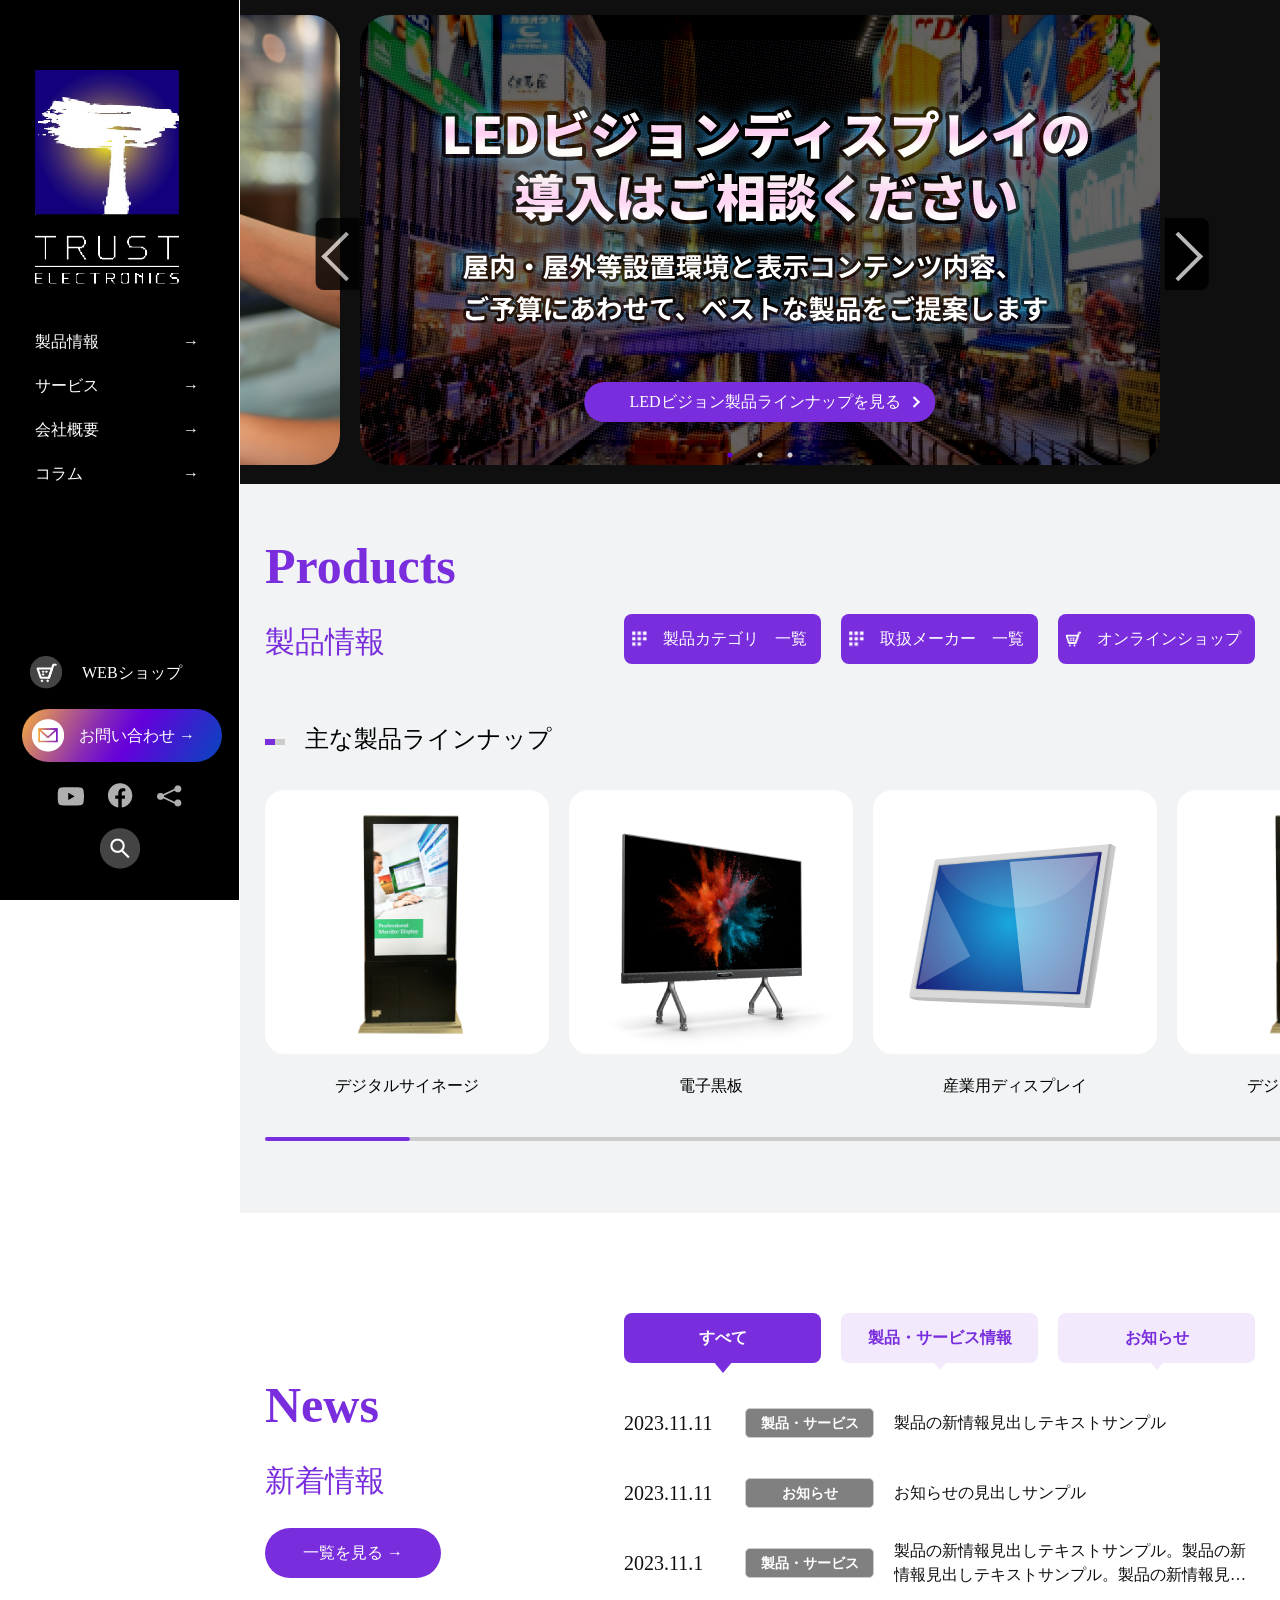
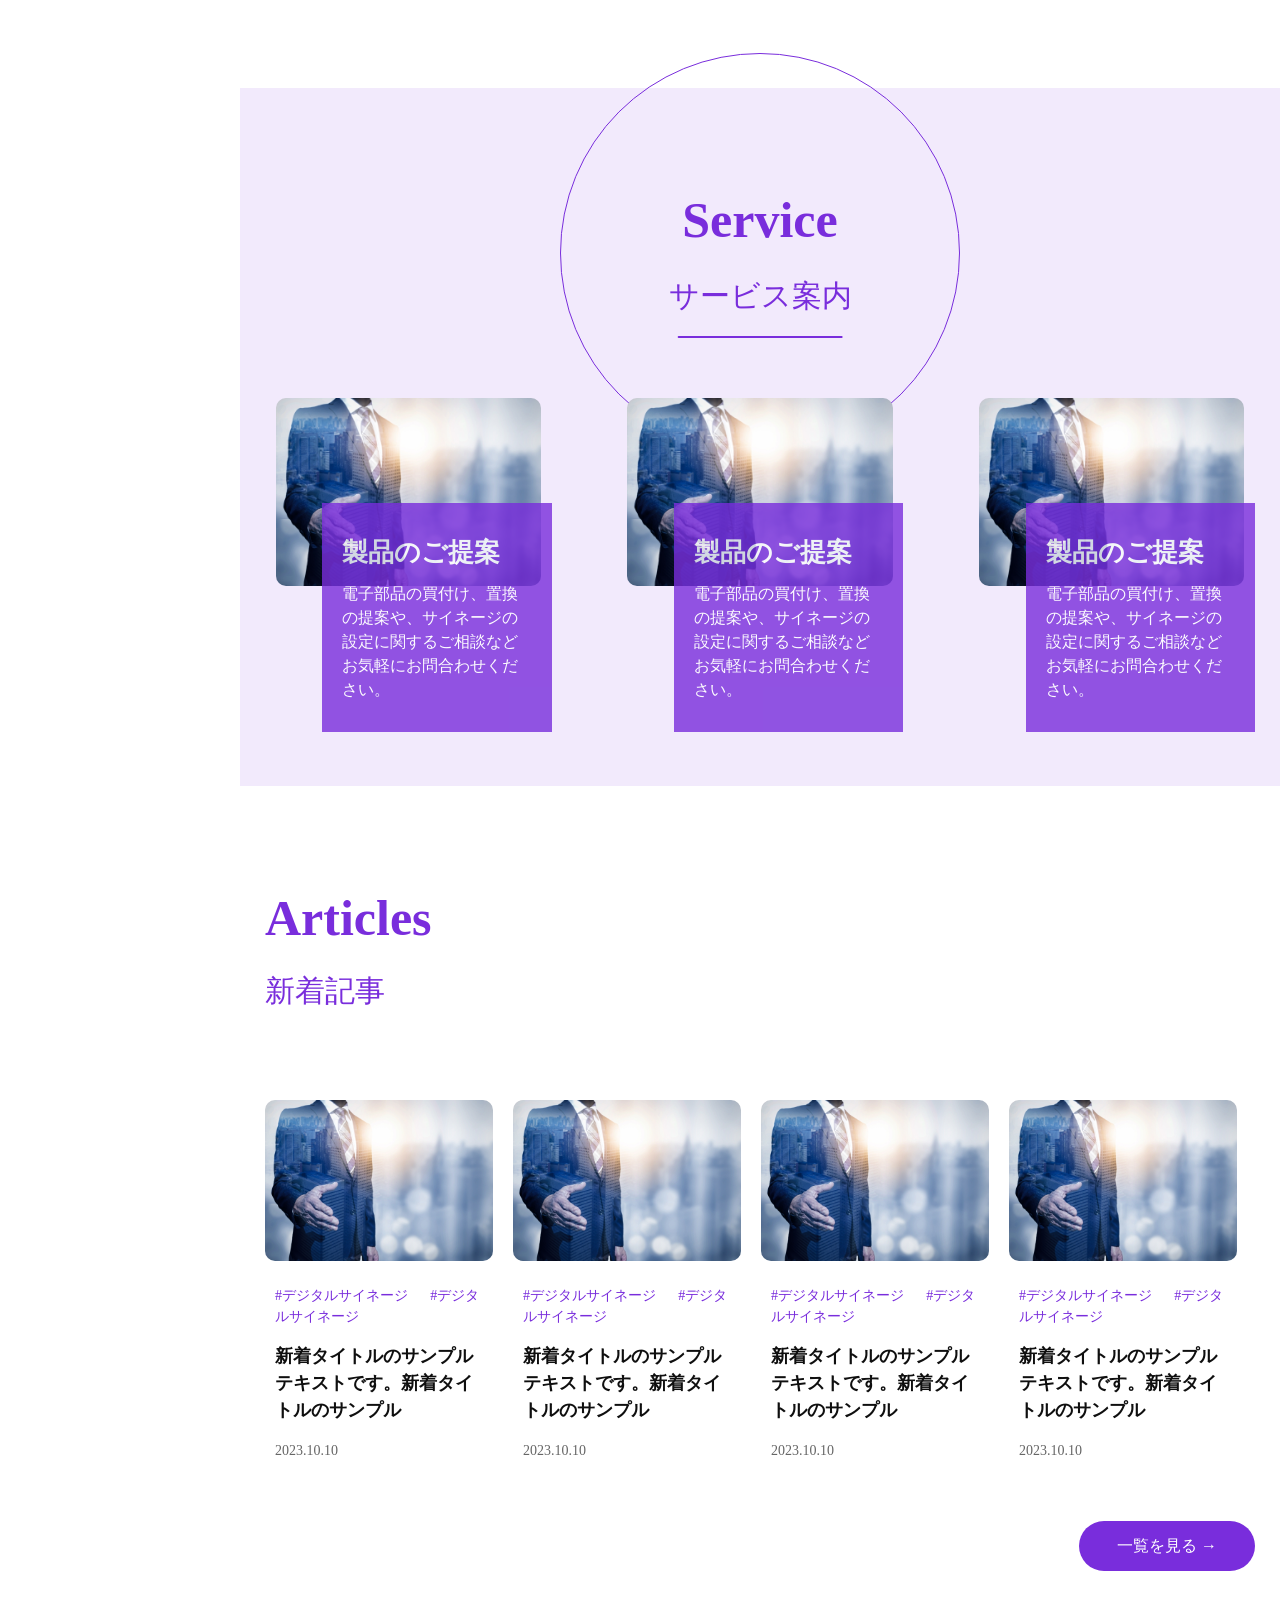
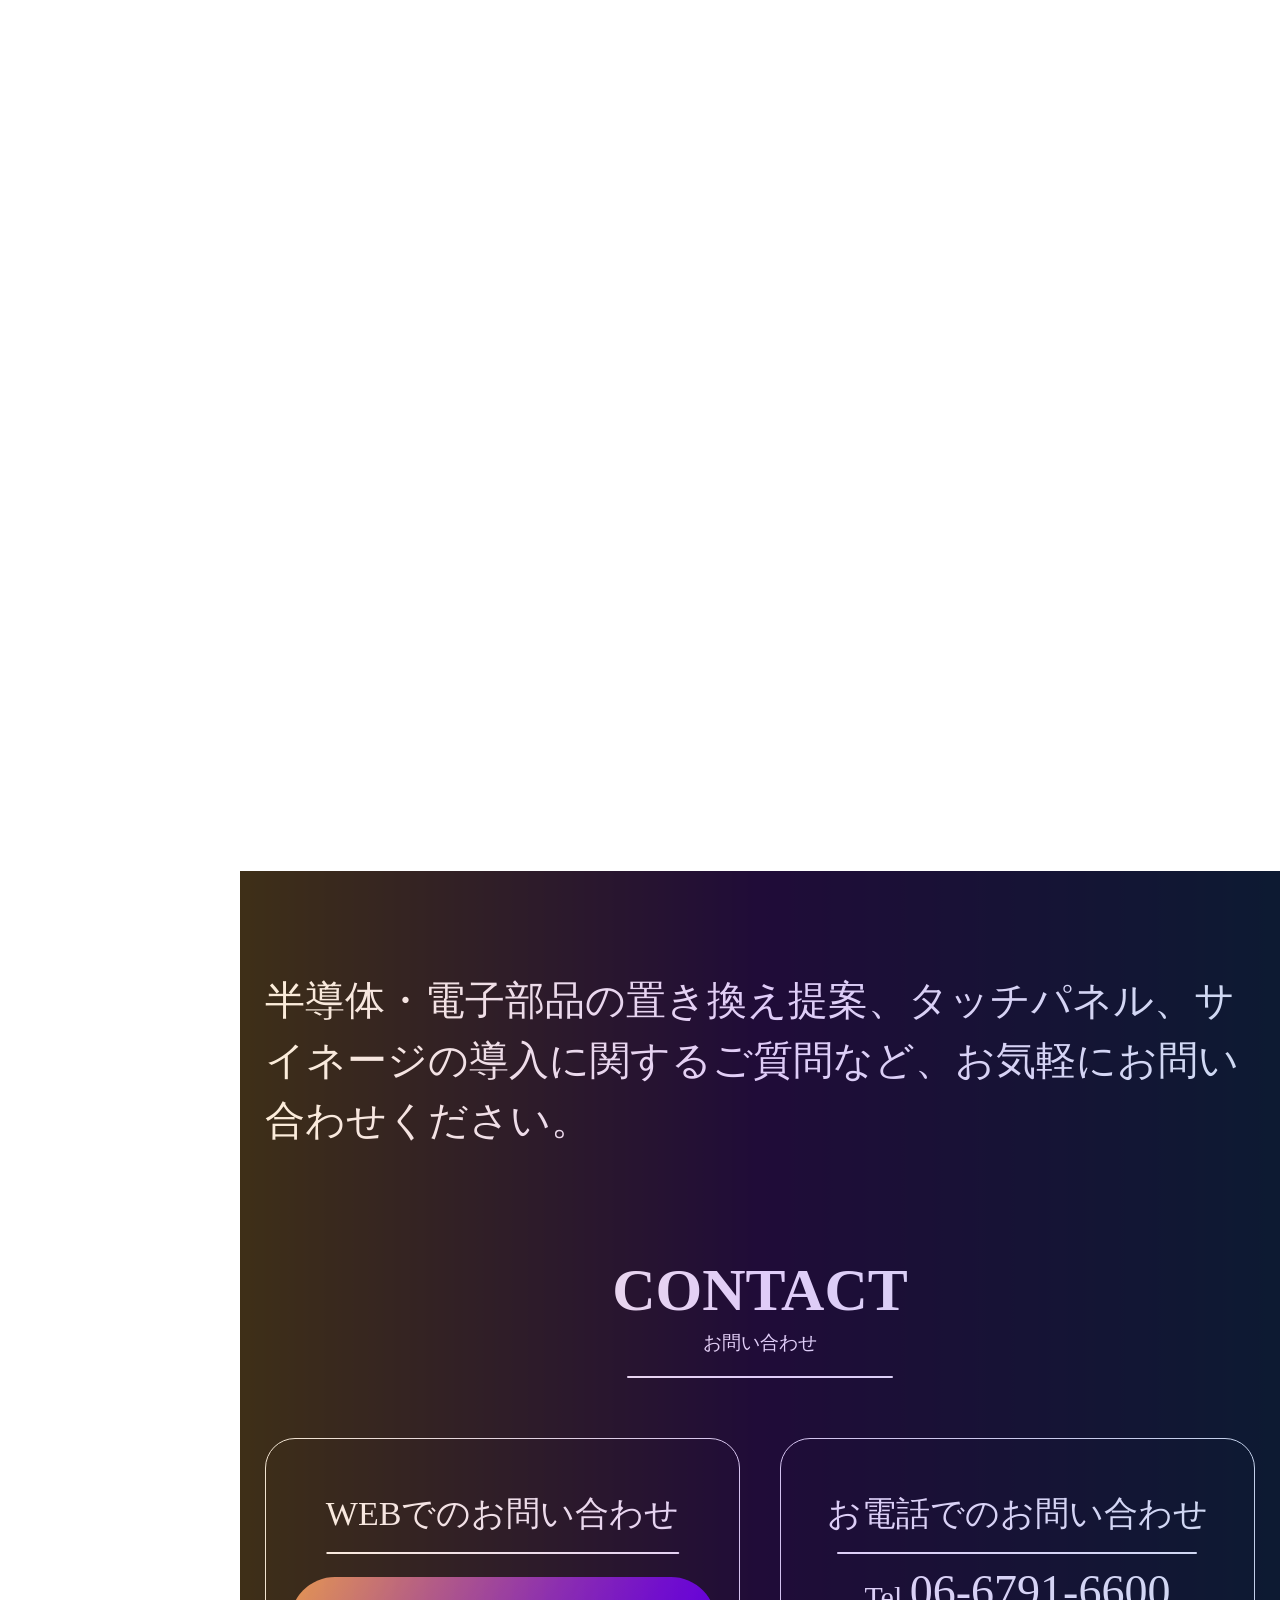
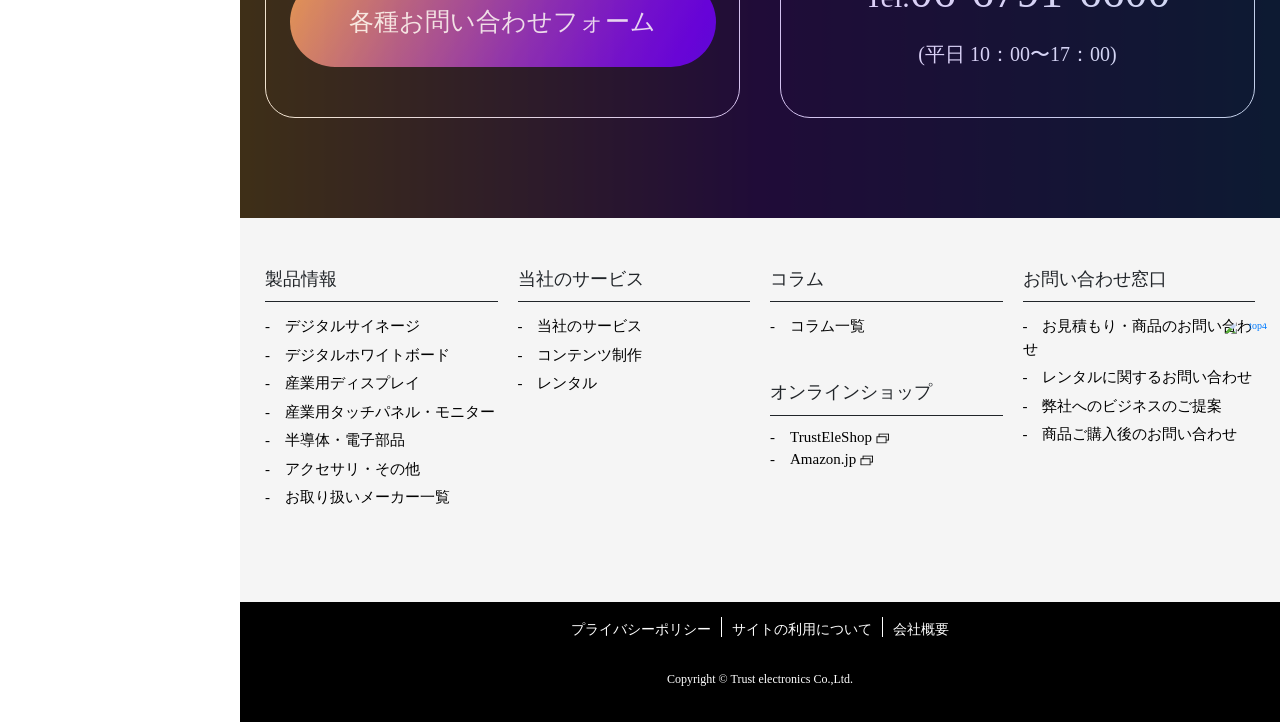
==== index.html @ 388d4916 "Update index.html videoタグ修正" ====
<!DOCTYPE html>
<html>
  <head>
    <meta charset="UTF-8" />
    <meta name="viewport" content="width=device-width, initial-scale=1.0" />
    <title>トラスト・エレクトロニクス -</title>
    <meta name="robots" content="noindex, nofollow">

    <!-- This site is optimized with the Yoast SEO plugin v20.6 - https://yoast.com/wordpress/plugins/seo/ -->
    <meta property="og:locale" content="ja_JP" />
    <meta property="og:type" content="website" />
    <meta property="og:title" content="トラスト・エレクトロニクス" />
    <meta property="og:url" content="http://localhost:10011/" />
    <meta property="og:site_name" content="トラスト・エレクトロニクス" />
    <meta name="twitter:card" content="summary_large_image" />
    <script type="application/ld+json" class="yoast-schema-graph">
        {
        "@context": "https://schema.org",
        "@graph": [
            {
            "@type": "CollectionPage",
            "@id": "http://localhost:10011/",
            "url": "http://localhost:10011/",
            "name": "トラスト・エレクトロニクス -",
            "isPartOf": {
                "@id": "http://localhost:10011/#website"
            },
            "breadcrumb": {
                "@id": "http://localhost:10011/#breadcrumb"
            },
            "inLanguage": "ja"
            },
            {
            "@type": "BreadcrumbList",
            "@id": "http://localhost:10011/#breadcrumb",
            "itemListElement": [
                {
                "@type": "ListItem",
                "position": 1,
                "name": "ホーム"
                }
            ]
            },
            {
            "@type": "WebSite",
            "@id": "http://localhost:10011/#website",
            "url": "http://localhost:10011/",
            "name": "トラスト・エレクトロニクス",
            "description": "",
            "potentialAction": [
            {
                "@type": "SearchAction",
                "target": {
                    "@type": "EntryPoint",
                    "urlTemplate": "http://localhost:10011/?s={search_term_string}"
                },
                "query-input": "required name=search_term_string"
                }
            ],
            "inLanguage": "ja"
            }
        ]
        }
    </script>
    <!-- / Yoast SEO plugin. -->
    <link rel="dns-prefetch" href="//unpkg.com" />
    <script type="text/javascript">
        window._wpemojiSettings = {
        baseUrl: "https:\/\/s.w.org\/images\/core\/emoji\/14.0.0\/72x72\/",
        ext: ".png",
        svgUrl: "https:\/\/s.w.org\/images\/core\/emoji\/14.0.0\/svg\/",
        svgExt: ".svg",
        source: {
            concatemoji:
            "http:\/\/localhost:10011\/wp-includes\/js\/wp-emoji-release.min.js?ver=6.2.2",
        },
        };
    </script>

  
    <!-- BootstrapのCSS読み込み -->
    <link
        rel="stylesheet"
        href="https://stackpath.bootstrapcdn.com/bootstrap/4.5.2/css/bootstrap.min.css"
        integrity="sha384-JcKb8q3iqJ61gNV9KGb8thSsNjpSL0n8PARn9HuZOnIxN0hoP+VmmDGMN5t9UJ0Z"
        crossorigin="anonymous"
    />
    <!-- フォントオーサムの読み込み -->
    <script
        src="https://kit.fontawesome.com/f867304ee1.js"
    crossorigin="anonymous"
    ></script>
    <link
        rel="stylesheet"   
        id="wp-block-library-css"
        href="http://localhost:10011/wp-includes/css/dist/block-library/style.min.css?ver=6.2.2"
        type="text/css"
        media="all"
    />
    <link
        rel="stylesheet"
        id="classic-theme-styles-css"
        href="http://localhost:10011/wp-includes/css/classic-themes.min.css?ver=6.2.2"
        type="text/css"
        media="all"
    />
    <!-- スワイパーの読み込み -->
    <link rel="stylesheet" href="https://cdn.jsdelivr.net/npm/swiper@10/swiper-bundle.min.css"/>

    <!-- slickのよみこみ -->
    <link rel="stylesheet" type="text/css" href="Slick/slick.css"/>
<link rel="stylesheet" type="text/css" href="Slick/slick-theme.css"/>
    <!-- cssの読み込み -->
    <script src="https://ajax.googleapis.com/ajax/libs/jquery/3.5.1/jquery.min.js"></script>
    <link rel="stylesheet" href="top-page.css">
    <meta name="generator" content="WordPress 6.2.2" />
    <link rel="stylesheet" type="text/css" href="Slick/slick.css"/>
    <link rel="stylesheet" type="text/css" href="Slick/slick-theme.css"/>
    <link rel="stylesheet" href="trust/css/templateB.css">

    
</head>
<body>
    <!-- sidebar サイドバー-->
    <div class="sidebar">
        <div class="logo">
            <img src="trust/img/logo.png"/>
        </div>
        <div class="menu">
            <a href="#">製品情報　　 　　　→</a>
            <a href="#">サービス　　　　　 →</a>
            <a href="#">会社概要　　　　　 →</a>
            <a href="#">コラム　　　　　　 →</a>
        </div>
        <div class="webshop">
            <a href="">
                <img src="trust/img/6f642d399ab05af67b86f7dad8505891.png"/>
                <p>WEBショップ</p>
            </a>
        </div>
        <div class="toiawase">
            <a href="">
                <img src="trust/img/mail.png"/>
                <p>お問い合わせ →</p>
            </a>
            </div>
        <div class="icon">
            <a href="#">
            <img src="trust/img/youtube.png"/></a>
            <a href="#">
                <img src="trust/img/facebook.png"/></a>
            <a href="#">
                <img src="trust/img/share.png"/></a>
        </div>
        <div class="search">
            <a href=""><img src="trust/img/search.png"/></a>
        </div>
    </div>
    
    <!-- main-content メイン-->
    <div class="main-content">
        <div class="topicPath" id="header">
            <p id="breadcrumbs">
                <span class="breadcrumb_last" aria-current="page"></span>
                <span class="img-box"></span>
                <span class="breadcrumb_last"></span>
                <span class="img-box"></span><br/>
            </p>
            <h1>
            
            </h1>
        </div>
        <section id="mainvisual">
            <div class="visual">
                <div class="mainvisual-class">
                    <div class="swiper-slide">
                        <img src="Links/top_slider_800x450_2023_ledvision (1).png" alt="メイン画像">
                        <a href="#" class="link">
                            <span>LEDビジョン製品ラインナップを見る</span>
                            <div class="arrow-right"></div>
                        </a>
                    </div>
                    <div class="swiper-slide">
                        <video autoplay loop muted playsinline>
                            <source src="Links/ICON_VERSION7.mp4"><source>
                        </video>
                    </div>
                    <div class="swiper-slide">
                        <img src="Links/pexels-imin-technology-12935074.jpg" alt="メイン画像">
                    </div>         
                </div>
            </div>
        </section>

        <!-- Products 製品情報 -->
        <section id="products">
            <div class="wrapper">
                <div class="product-content">
                    
                </div>
                <div class="products-top">
                    <div class="cmn-title">
                        <h2 class="main-title">Products</h2>
                        <p class="sub-title">製品情報</p>    
                    </div>
                    <ul class="products-btn-list">
                        <li class="products-btn">
                            <a href="#" class="btn1">
                                <img src="Links/アセット 1.png" alt="icon画像">
                                <span>製品カテゴリ　一覧</span>
                            </a>
                        </li>
                        <li class="products-btn">
                            <a href="#" class="btn2">
                                <img src="Links/アセット 1.png" alt="icon画像">
                                <span>取扱メーカー　一覧</span>
                            </a>
                        </li>
                        <li class="products-btn">
                            <a href="#" class="btn3">
                                <img src="Links/アセット 2.png" alt="icon画像">
                                <span>オンラインショップ</span>
                                
                            </a>
                        </li>
                    </ul>
                </div>
                <div class="products-lineup">
                    <div class="title">
                        <img src="trust/img/stick1.png" alt="stick画像">
                        <h2>主な製品ラインナップ</h2>
                    </div>
                </div>
            </div>
            
            <div class="products-class">
                <div class="swiper-slide">
                    <a href="#" class="product">
                        <img src="Links/284x264_top_product_category_signage.png" alt="製品画像1">
                        <p class="products-name">デジタルサイネージ</p>
                    </a>
                </div>
                <div class="swiper-slide">
                    <a href="#" class="product">
                        <img src="Links/284x264_top_product_category_digitalboard.png" alt="製品画像2">
                        <p class="products-name">電子黒板</p>
                    </a>
                </div>
                <div class="swiper-slide">
                    <a href="#" class="product">
                        <img src="Links/284x264_top_product_category_monitor.png" alt="製品画像4">
                        <p class="products-name">産業用ディスプレイ</p>
                    </a>
                </div>
                <div class="swiper-slide">
                    <a href="#" class="product">
                        <img src="Links/284x264_top_product_category_signage.png" alt="製品画像1">
                        <p class="products-name">デジタルサイネージ</p>
                    </a>
                </div>   
                <div class="swiper-slide">
                    <a href="#" class="product">
                        <img src="Links/284x264_top_product_category_ic.png" alt="製品画像5">
                        <p class="products-name">半導体・電子部品</p>
                    </a>
                </div> 
                <div class="swiper-slide">
                    <a href="#" class="product">
                        <img src="Links/284x264_top_product_category_ic.png" alt="製品画像5">
                        <p class="products-name">半導体・電子部品</p>
                    </a>
                </div>    
                <div class="swiper-slide">
                    <a href="#" class="product">
                        <img src="Links/284x264_top_product_category_ic.png" alt="製品画像5">
                        <p class="products-name">半導体・電子部品</p>
                    </a>
                </div>         
            </div>
        </section>

        <!-- News 新着情報 -->
        <section id="news">
            <div class="wrapper">
                <div class="news-content">
                    <div class="news-left">
                        <div class="cmn-title">
                            <h2 class="main-title">News</h2>
                            <p class="sub-title">新着情報</p>
                        </div>
                        <div class="list-btn">
                            <a href="#">一覧を見る  →</a>
                        </div>
                    </div>
                
                
                    <div class="news-right">
                        <div class="tabs">
                            <input id="tab01" type="radio" name="tab_switch" checked>
                            <!-- <div class="tab"> -->
                                <label class="tab_label" for="tab01">すべて</label>
                                <input id="tab02" type="radio" name="tab_switch">
                                <label class="tab_label" for="tab02">製品・サービス情報</label>
                                <input id="tab03" type="radio" name="tab_switch">
                                <label class="tab_label last" for="tab03">お知らせ</label>
                                <div class="tab_content" id="tab01_content">
                            <!-- </div> -->
                            
                                <dl class="content-list">
                                    <div class="content">
                                        <a href="#">
                                            <div class="date-category">
                                                <dt class="date">2023.11.11</dt>
                                                <dt class="category">製品・サービス</dt>
                                            </div>
                                            <dd class="detail">
                                                    製品の新情報見出しテキストサンプル
                                            </dd>       
                                        </a>
                                    </div>
                                    <div class="content">
                                        <a href="#">
                                            <div class="date-category">
                                                <dt class="date">2023.11.11</dt>
                                                <dt class="category">お知らせ</dt>
                                            </div>
                                            <dd class="detail">
                                                お知らせの見出しサンプル
                                            </dd>       
                                        </a>
                                    </div>
                                    <div class="content">
                                        <a href="#">
                                            <div class="date-category">
                                                <dt class="date">2023.11.1</dt>
                                                <dt class="category">製品・サービス</dt>
                                            </div>
                                            <dd class="detail">
                                                製品の新情報見出しテキストサンプル。製品の新情報見出しテキストサンプル。製品の新情報見出しテキストサンプル製品の新情報見出しテキストサンプル製品の新情報見出しテキストサンプル新情報見出しテキストサンプル新情報見見出しテキストサンプル。製品の新情報見出しテキストサンプル。製品の新情報見出しテキストサンプル製品の新情報見出しテキストサンプル製品の新情報見出しテキストサンプル新情報見出しテキストサンプル新情報見
                                            </dd>       
                                        </a>
                                    </div>
                                </dl>
                            </div>
                            <div class="tab_content" id="tab02_content">
                                <dl class="content-list">
                                    <div class="content">
                                        <a href="#">
                                            <div class="date-category">
                                                <dt class="date">2023.11.11</dt>
                                                <dt class="category">製品・サービス</dt>
                                            </div>
                                            <dd class="detail">
                                                    製品の新情報見出しテキストサンプル
                                            </dd>       
                                        </a>
                                    </div>
                                    <div class="content">
                                        <a href="#">
                                            <div class="date-category">
                                                <dt class="date">2023.11.1</dt>
                                                <dt class="category">製品・サービス</dt>
                                            </div>
                                            <dd class="detail">
                                                製品の新情報見出しテキストサンプル。製品の新情報見出しテキストサンプル。製品の新情報見出しテキストサンプル製品の新情報見出しテキストサンプル製品の新情報見出しテキストサンプル新情報見出しテキストサンプル新情報見見出しテキストサンプル。製品の新情報見出しテキストサンプル。製品の新情報見出しテキストサンプル製品の新情報見出しテキストサンプル製品の新情報見出しテキストサンプル新情報見出しテキストサンプル新情報見
                                            </dd>       
                                        </a>
                                    </div>
                                </dl>
                            </div>
                            <div class="tab_content" id="tab03_content">
                                <dl class="content-list">
                                    <div class="content">
                                        <a href="#">
                                            <div class="date-category">
                                                <dt class="date">2023.11.11</dt>
                                                <dt class="category">お知らせ</dt>
                                            </div>
                                            <dd class="detail">
                                                お知らせの見出しサンプル
                                            </dd>       
                                        </a>
                                    </div>
                                </dl>
                            </div>
                        </div>
                    </div>
                </div>
            </div>
        </section>

        
        <!-- Service サービス案内 -->
        <section id="service">
            <div class="wrapper">
            
                
                <svg width="450" height="420" class="svg1">
                    <circle cx="240" cy="210" r="200" class="circle1"/>
                </svg>
                <svg width="320" height="320" class="svg2">
                    <circle cx="160" cy="160" r="160" class="circle2"/>
                </svg>
                <div class="shape">
                    
                </div>
                
                <div class="cmn-title"> 
                    <h2 class="main-title">Service</h2>
                    <p class="sub-title">サービス案内</p>
                </div>
                <ul class="service-content">
                    <li class="service-list first">
                        <a href="#">
                            <div class="service-img">
                                <img src="Links/25462425_s.jpg" alt="service案内画像1">
                            </div>
                            <div class="content">
                                <p class="content-title">製品のご提案</p>
                                <p class="content-detail">
                                    電子部品の買付け、置換の提案や、サイネージの設定に関するご相談などお気軽にお問合わせください。
                                </p>
                            </div>
                        </a> 
                    </li>
                    <li class="service-list">
                        <a href="#">
                            <div class="service-img">
                                <img src="Links/25462425_s.jpg" alt="service案内画像1">
                            </div>
                            <div class="content">
                                <p class="content-title">製品のご提案</p>
                                <p class="content-detail">
                                    電子部品の買付け、置換の提案や、サイネージの設定に関するご相談などお気軽にお問合わせください。
                                </p>
                            </div>
                        </a>
                    </li>
                    <li class="service-list">
                        <a href="#">
                            <div class="service-img">
                                <img src="Links/25462425_s.jpg" alt="service案内画像1">
                            </div>
                            <div class="content">
                                <p class="content-title">製品のご提案</p>
                                <p class="content-detail">
                                    電子部品の買付け、置換の提案や、サイネージの設定に関するご相談などお気軽にお問合わせください。
                                </p>
                            </div>
                        </a>
                    </li>
                </ul>
    
            </div>
        </section>
        
        <!-- Articles 新着記事 -->
        <section id="articles">
            <div class="wrapper">
                <div class="cmn-title">
                    <h2 class="main-title">Articles</h2>
                    <h3 class="sub-title">新着記事</h3>
                </div>
            </div>
            <div class="wrapper">
                
            <div class="article-class">
                <div class="swiper-slide articles-list">
                    <a href="#">
                        <img src="Links/25462425_s.jpg" alt="新着記事">
                        <div class="detail">
                            <div class="hashtag">
                                <span>#デジタルサイネージ</span>
                                <span>#デジタルサイネージ</span>
                            </div>
                            <p class="content">新着タイトルのサンプルテキストです。新着タイトルのサンプル</p>
                            <p class="date">2023.10.10</p>
                        </div>
                    </a>
                </div>
                <div class="swiper-slide articles-list">
                    <a href="#">
                        <img src="Links/25462425_s.jpg" alt="新着記事">
                        <div class="detail">
                            <div class="hashtag">
                                <span>#デジタルサイネージ</span>
                                <span>#デジタルサイネージ</span>
                            </div>
                            <p class="content">新着タイトルのサンプルテキストです。新着タイトルのサンプル</p>
                            <p class="date">2023.10.10</p>
                        </div>
                    </a>
                </div>
                <div class="swiper-slide articles-list">
                    <a href="">
                        <img src="Links/25462425_s.jpg" alt="新着記事">
                        <div class="detail">
                            <div class="hashtag">
                                <span>#デジタルサイネージ</span>
                                <span>#デジタルサイネージ</span>
                            </div>
                            <p class="content">新着タイトルのサンプルテキストです。新着タイトルのサンプル</p>
                            <p class="date">2023.10.10</p>
                        </div>
                    </a>
                </div>
                <div class="swiper-slide articles-list">
                    <a href="">
                        <img src="Links/25462425_s.jpg" alt="新着記事">
                        <div class="detail">
                            <div class="hashtag">
                                <span>#デジタルサイネージ</span>
                                <span>#デジタルサイネージ</span>
                            </div>
                            <p class="content">新着タイトルのサンプルテキストです。新着タイトルのサンプル</p>
                            <p class="date">2023.10.10</p>
                        </div>
                    </a>
                </div>
            </div>

        </div>
            <div class="wrapper">
                <div class="list-btn">
                    <a href="#">一覧を見る →</a>
                </div>
            </div>           
        </section>

        <!-- ABOUT US -->
        <section id="about-us" class="box fadeUpTrigger">
                <div class="about-us">
                    <p class="js_typing">We Value Serendipity.</p>
                    <div class="wrapper">
                        <div class="philosophy">
                            <div class="philosophy1 leftAnime">
                                <p class="leftAnimeInner">私たちは</p>
                            </div>
                            <div class="philosophy2 leftAnime">
                                <p class="leftAnimeInner">Serendipityを</p>
                            </div>
                            <div class="philosophy3 leftAnime">
                                <p class="leftAnimeInner">大切に思う企業です。</p>
                            </div>
                        </div>
                        <div class="about-us-title">
                            <h2 class="box fadeUpTrigger">ABOUT US</h2>
                            <div class="list-btn">
                                <a href="#">会社概要 →</a>
                            </div>
                        </div>    
                    </div> 
                    
                </div>
                <div class="op">
                    <img src="画像素材（追加書き出し分）/T_mark_white_op25.png" alt="">
                </div>
            
        </section>

        <!-- CONTACT お問い合わせ -->
        <section id="contact">
            <div class="wrapper">
                <div class="content">
                    <p>半導体・電子部品の置き換え提案、タッチパネル、サイネージの導入に関するご質問など、お気軽にお問い合わせください。
                    </p>
                </div>
                <div class="contact-title">
                    <h2 class="main-title">CONTACT</h2>
                    <p class="sub-title">お問い合わせ</p>
                </div>
                <ul class="contact-content">
                    <li class="contact-list">
                        <p class="list-title">WEBでのお問い合わせ</p>
                        <div class="inquiryForm">
                            <a href="#">各種お問い合わせフォーム</a>
                        </div>
                    </li>
                    <li class="contact-list">
                        <p class="list-title">お電話でのお問い合わせ</p>
                        <div class="telephone-number">
                            <div class="tel">
                                <span>Tel.</span><a href="tel:06-6791-6600">06-6791-6600</a>
                            </div>
                            <p>(平日 10：00〜17：00)</p>
                        </div>
                    </li>
                </ul>
            </div>      
        </section>

        <footer>
            <div id="footer">
                <div class="btn" id="page-top">
                    <a href="#">
                        <img class="hovertop" src="./img/top2.png" alt="top2" width="60px" height="60px"/>
                        <img src="./img/top4.png" alt="top4" width="60px" height="60px"/>
                    </a>
                </div>
                </div>
                <div class="sitemapbg">
                    <div class="sitemap">
                        <div class="smproducts smc">
                            <h2>製品情報</h2>
                            <a href="">-　デジタルサイネージ</a>
                            <a href="">-　デジタルホワイトボード</a>
                            <a href="">-　産業用ディスプレイ</a>
                            <a href="">-　産業用タッチパネル・モニター</a>
                            <a href="">-　半導体・電子部品</a>
                            <a href="">-　アクセサリ・その他</a>
                            <a href="">-　お取り扱いメーカー一覧</a>
                        </div>
                        <div class="smservice smc">
                            <h2>当社のサービス</h2>
                            <a href="">-　当社のサービス</a>
                            <a href="">-　コンテンツ制作</a>
                            <a href="">-　レンタル</a>
                        </div>
                        <div class="smcolmun smc">
                            <h2>コラム</h2>
                            <a href="">-　コラム一覧</a>
                        </div>
        
                        <div class="smonlineshop smc">
                            <h2>オンラインショップ</h2>
                            <div class="smonlineshopcategory1">
                                <a href="">-　TrustEleShop                                
                                    <img src="trust/img/web.png" alt="web" width="13px" height="11px"/>
                                </a>
                            </div>
                            <div class="smonlineshopcategory2">
                                <a href="">-　Amazon.jp
                                    <img src="trust/img/web.png" alt="web" width="13px" height="11px"/>
                                </a>
                            </div>
                        </div>
                        <div class="sminquiry smc">
                            <h2>お問い合わせ窓口</h2>
                            <a href="">-　お見積もり・商品のお問い合わせ</a>
                            <a href="">-　レンタルに関するお問い合わせ</a>
                            <a href="">-　弊社へのビジネスのご提案</a>
                            <a href="">-　商品ご購入後のお問い合わせ</a>
                        </div>
                    </div>
                </div>
                <!-- max-width:968 -->
                <div class="footer-search">
                    <div class="icon">
                    <a href="">
                        <img src="http://trust.navigator-of-engineering.com/wp-content/uploads/youtube.png"/></a>
                    <a href="">
                        <img src="http://trust.navigator-of-engineering.com/wp-content/uploads/facebook.png"/></a>
                    <a href="">
                        <img src="http://trust.navigator-of-engineering.com/wp-content/uploads/share.png"/>
                    </a>
                </div>
        
                <div class="input-group">
                    <input type="text" id="txt-search" class="form-control input-group-prepend" placeholder="サイト内検索">
                    <span class="input-group-btn input-group-append"></span>
                </div>
        
                <ul>
                    <li>JP</li>
                    <li>EN</li>
                    <li>ZH-CN</li>
                </ul>
            </div>
        
            <div class="footerband">
                <div class="fb1"><a href="">プライバシーポリシー</a></div>
                <div class="fb2"><a href="">サイトの利用について</a></div>
                <div class="fb3"><a href="">会社概要</a></div>
                <div class="fb4">
                <p>Copyright © Trust electronics Co.,Ltd.</p>
            </div>
            </div>
            </div>
        </footer>
</div>
   

    <!-- Slickの読み込み -->
    <script type="text/javascript" src="http://code.jquery.com/jquery-1.11.0.min.js"></script>
    <script type="text/javascript" src="http://code.jquery.com/jquery-migrate-1.2.1.min.js"></script>

        <!-- スワイパーの読み込み -->
    <script src="https://cdn.jsdelivr.net/npm/swiper@10/swiper-bundle.min.js"></script>

    <script src="https://code.jquery.com/jquery-3.4.1.min.js" integrity="sha256-CSXorXvZcTkaix6Yvo6HppcZGetbYMGWSFlBw8HfCJo=" crossorigin="anonymous"></script>

    <script src="https://cdn.jsdelivr.net/npm/shuffle-text@0.3.0/build/shuffle-text.min.js"></script>
    <script type="text/javascript" src="Slick/slick.min.js"></script>

  
    <script src="main.js"></script>
    <script src="js.js"></script>


    </body>


</html>
---- top-page.css ----
*{
  margin: 0;
  padding: 0;
}
html{
  font-size: 100%;
}
body{
  font-size: 1rem;
  font-family: 源ノ角ゴシック JP;
  font-weight: 400;
}
a{
  text-decoration: none;
}
li{ 
  list-style: none;
}
p{
  margin-bottom: 0;
}

/*-------------------------------------------
共通設定
-------------------------------------------*/
/* 各セクションのタイトル */
.cmn-title{
  color: #792DDC;
}
.cmn-title .main-title{
  font-size:50px;
  padding-bottom: 20px;
  font-family: Arial Narrow;
  font-weight: bold;
  margin-bottom: 0;
}
.cmn-title .sub-title{
  font-size:30px;
}

/* 各セクションの共通設定 */
.wrapper{
  padding-right:25px;
  padding-left: 25px;
  margin: 0 auto;
}

.list-btn a{
  display: inline-block;
  background-color: #792DDC;
  border-radius: 50px;
  font-size:16px;
  height:50px;
  width: 176px;
  color: #ffffff;
  text-align: center;
  line-height: 50px;
  height: 50px;
}
.main-content,footer{
  margin-left: 240px;
}
@media screen and (max-width:1208px) {
  .wrapper{
    padding-right:25px;
    padding-left: 25px;
    }
  }
  @media screen and (max-width:968px) {
    .wrapper{
      padding-right:20px;
      padding-left: 20px;
      }
    .cmn-title .main-title{
      font-size:40px;
      }
      .cmn-title .sub-title{
      font-size:20px;
      }
    }



/*-------------------------------------------
sidebar サイドバーはtemplateB.cssを読み込み
-------------------------------------------*/


/*-------------------------------------------
header
-------------------------------------------*/
#header{
    width: 100%;
  height: 70px;
  background-color: #0F0F0F;
  }
  
@media screen and (min-width:1208px) {
  #header{
    display: none;
}
}

/*-------------------------------------------
mainvisual
-------------------------------------------*/
#mainvisual{
  background-color: #0F0F0F;
}

#mainvisual .swiper-slide{
  padding:15px 0;
  vertical-align: bottom;
}
#mainvisual .swiper-slide img,
#mainvisual .swiper-slide video{
  border-radius: 30px;
  width: 800px;
  height: 450px; 
  object-fit: cover;
}


/* スライダー ボタン */
#mainvisual .link{
  position: absolute;
  display: inline-block;
  background-color: #792DDC;
  border-radius: 50px;
  font-size:16px;
  color: #ffffff;
  text-align: center;
  line-height: 40px;
  display: flex;
  align-items: center;
  justify-content: center;
  width: 351.4909px;
  bottom: 8%;
  left: 50%;
  transform: translate(-50%, -50%);
  -webkit-transform: translate(-50%, -50%);
  -ms-transform: translate(-50%, -50%);
  text-decoration: none;
  padding-left:10px ;
}


#mainvisual .link span{
    font-size: 16px;
    white-space: nowrap;

  }
#mainvisual .link img{
  width: 50px;
}
#mainvisual .arrow-right::before{
    content: '';
    width: 8px;
    height: 8px;
    border: 0;
    border-top: solid 2px #FFFFFF;
    border-right: solid 2px #FFFFFF;
    position: absolute;
    top:50%;
    right: 5%;
    margin-top: -4px;
    transform: rotate(45deg);

}
#mainvisual .mainvisual-class{
  overflow: hidden;
}

.slick-dotted.slick-slider {
  margin-bottom: 0 !important;
}
#mainvisual .mainvisual-class .swiper-slide{
  padding-left: 10px;
  padding-right: 10px;
  position: relative;
  overflow: visible;
} 
/* ドット */
#mainvisual .slick-dots {
  position: absolute;
  bottom:4%;
}
#mainvisual .slick-dots li{
  color: #CCCCCC;
}

#mainvisual .slick-dots button::before {
  color: #CCCCCC;
  opacity: 1;
  border: none;
  outline: none;
}
#mainvisual .slick-active button::before  {
  color:#6400DB ;
  opacity: 1;
  outline: none;
  border: none;
}

/* 矢印 */
#mainvisual .prev-arrow {
  left:50%;
  top:45%;
  position: absolute;
  z-index: 10;
  background-color: #000000;
  width: 44px;
  height: 72px;
  border: none;
  border-radius: 8px 0 0 8px;
  opacity: 0.8;
  transform: translateX(-1010%); /* 中央に配置する */
  outline: none;
}
#mainvisual .prev-arrow:hover,
#mainvisual .next-arrow:hover{
  outline: none;
  background-color: #000000; 
  border: none;
}
#mainvisual .prev-arrow:before {
  content: '';
  width: 35px;
  height: 35px;
  border: 0;
  border-top: solid 4px #CCCCCC;
  border-left: solid 4px #cccccc;
  position: absolute;
  top: 35%;
  left: 30%;
  margin-top: -4px;
  transform: rotate(-45deg);

}
#mainvisual  .next-arrow {
  right: 50%;
  top:45%;
  position: absolute;
  z-index: 10;
  background-color: #000000;
  width: 44px;
  height: 72px;
  border-radius: 0 8px 8px 0;
  opacity: 0.9;
  transform: translateX(1020%); /* 中央に配置する */
  border: none;
  outline: none;
}
#mainvisual .next-arrow:before {
  content: '';
  width: 35px;
  height: 35px;
  border: 0;
  border-top: solid 4px #CCCCCC;
  border-left: solid 4px #cccccc;
  position: absolute;
  top: 35%;
  right: 30%;
  margin-top: -4px;
  transform: rotate(135deg);
  
}
@media screen and (max-width: 1469px) {
  #mainvisual .swiper-button-next{
    right: 11%;
  }
  #mainvisual .swiper-button-prev{
      left: 14%;
  }
}
@media screen and (max-width: 1208px) {
  #mainvisual .swiper-button-next{
    right: 2%;
  }
  #mainvisual .swiper-button-prev{
      left: 5%;
  }
  #mainvisual .prev-arrow{
    left: 14rem;
  }
  #mainvisual  .next-arrow{
    right: 10%
  }
  #mainvisual  .next-arrow {
    right:50%;
    transform: translateX(1020%); 
}
  #mainvisual .prev-arrow {
    left:50%;
    transform: translateX(-1010%); /* 中央に配置する */
  }
}
@media screen and (max-width: 968px) {
  #mainvisual{
    background-color: #0F0F0F;
  }
  .visual{
    /* height: auto; */
  }
  #mainvisual .slick-slide{
    /* height: 56.5vw; */
  }
  #mainvisual .swiper-slide{
    padding: 5px 0 15px 0;
    height: auto;
  }
  

  #mainvisual .swiper-slide img,
  #mainvisual .swiper-slide video{
    width: 100vw; 
    height: 60vw;
    border-radius: 10px;
    object-fit:cover;
    padding-bottom: 0px;
    padding-top: 0px;
    vertical-align: bottom;
  }

  #mainvisual .next-arrow, 
  #mainvisual .prev-arrow{
    display:none;
    visibility: hidden;
  }
  #mainvisual .next-arrow::before, 
  #mainvisual .prev-arrow::before{
    display:none;
  }

  #mainvisual .link{
    line-height: 32px;
    height: 32px;
    padding: 0 10px;
    width: 253.2549px;
    text-align: center;
  }
  #mainvisual .link span{
    font-size: 12px;
    text-align: center;
  }
  #mainvisual .slick-dots {
    position: absolute;
    bottom:1.1%;
    vertical-align: bottom;
    line-height: 15px;
    height: 15px;
  }  
}

/*-------------------------------------------
Products 製品情報
-------------------------------------------*/
#products{
  background-color:#F1F3F4;
  padding-bottom: 50px;
  margin: 0 auto;
  padding:50px 0 60px;
}
#products .products-top{
  display: flex;
  justify-content:space-between;
  margin-bottom: 60px;
  max-width: 1500px;
  width: 100%;
  margin: 0 auto 60px auto;
}
#products .products-top .cmn-title{
  max-width: 359px;
  width: 100%;
}

/* 製品情報・取扱メーカ・オンラインショップボタン */
#products .products-btn-list{
  display: flex;
  justify-content: space-between;
  align-items: flex-end;
  gap: 20px;
  max-width: 1125px;
  width: 100%;
  margin-bottom: 0;
  margin-top: 50px;
}
#products .products-btn{
  flex:1;
  font-size: 16px;
}   

#products .products-btn a{
  display: inline-block;
  max-width: 360px;
  width: 100%;
  background-color: #792DDC;
  border-radius: 8px;
  color: #ffffff;
  text-align: center;
  height:50px;
  position: relative;
  line-height: 50px;
  text-decoration: none;
  cursor: pointer;
  padding: 0 0 0 24px;
  white-space: nowrap;
  font-size: 1.6rem;
}
#products .products-btn a:hover{
  opacity: 0.7;
}

/* 製品カテゴリ・取扱メーカー 一覧ボタンのアイコン */
#products .products-btn-list .btn3 a{
  position: relative;
}
#products .products-btn-list .btn1 img,
#products .products-btn-list .btn2 img,
#products .products-btn-list .btn3 img{
  width: 15px;
  height: 15px;
  position: absolute;
  top: 50%;
  left: 4%;/*右からの距離*/
  transform: translateY(-50%);/*この指定で上下中央に*/
  object-fit: cover;
}

/* 主な製品ラインナップ */
#products .products-lineup{
  margin: 0 auto;
  width: 100%;
  max-width: 1500px;
}
#products .products-lineup .title{
  font-size:1.5rem;
  position: relative;
  color: #000000;
  display: flex;
  gap: 20px;
  align-items: center;
  padding: 0;
  margin-bottom: 30px;
}
#products .products-lineup h2{
  font-size: 24px;
}
#products .product{
  text-decoration: none;
}
#products .title img{
  height:6px;
}
#products .title p{
  margin-bottom: 0;
}

/* slick スライダー*/
#products .products-class{
  margin: 0 auto;
  padding-left: 25px;
  overflow: visible;
  max-width: 1500px;
  width: 100%;
}
#products .swiper-slide{
  padding-right: 20px;
  overflow: visible;
}
#products .swiper-slide img{
  width: 100%;
  height: 100%;
  object-fit: cover;
  border-radius: 20px;
}
#products .products-name{
  font-size: 16px;
  color: #000000;
  text-decoration: none;
  text-align: center;
  padding-top: 20px;
}

/* ページネーション */
#products .slider-dots {
  width: 100%;
  max-width: 1500px;
  list-style: none;
  margin-top: 30px;
  display: flex;
  gap:0;
}

#products  .slider-dots li {
  width: 100%;
}
#products .slider-dots::after {
  position: absolute;
  top: 0;
  left: 0;
  content: '';
  display: block;
  width: 0%;
  height: 100%;
}
#products .slider-dots button {
  position: relative;
  width: 100%;
  height: 4px;
  border: 0;
  background-color: #cccccc;
  font-size: 0;
}
#products .slider-dots .slick-active button {
  background-color: #792DDC;
  border-radius: 5px;
  outline:none
}
#products .slider-dots .slick-active button:hover {
 background-color: #792DDC;
 outline: none;
}


@media screen and (max-width: 320px) {
  #products .products-btn-list{
    padding-left: 0;
    margin: 0;
}
  #products .products-btn a{
    max-width: 280px;
    width: 100%;
}
  #products .products-btn{
    height: 50px;
  }
  #products .products-class{
    padding-left: 20px;
  }
  #products .slider-dots {
    padding-right:20px;
  }
}
@media screen and (max-width: 968px) {
  #products .products-top{
    flex-direction: column;
  }
  #products .products-lineup .title{
    font-size:1.125rem;
  }
  #products .products-btn-list{
    flex-direction: column;
    gap:10px;
    align-items: normal;
  }
  #products .products-btn a{
    max-width: 928px;
    width: 100%;
  }
  #products .swiper-slide img{
    max-width: 500px;
    width: 100%;
    max-height: 464.7887px;
  }
  #products .swiper-slide{
    max-width: 500px;
    width: 100%;

  }

  #products .products-lineup h2{
  font-size: 18px;
}
}
@media screen and (max-width: 1208px) {
  #products .products-class{
    padding-left: 25px;
  }
#products .slider-dots {
  padding-right:25px;
}
}



/*-------------------------------------------
News 新着情報
-------------------------------------------*/
#news{
  padding-top:40px;
  margin: 0 auto;
  width: 100%;
  padding:100px 0;
}

#news .news-content{
  display: flex;
  justify-content: space-between;
  padding-bottom:5px;
  max-width: 1500px;
  width: 100%;
  margin: 0 auto;
}
#news .news-left{
  max-width: 359px;
  width: 100%;
  padding-top: 60px;
}
#news .list-btn{
  margin-top: 25px;
}
.list-btn a{
text-decoration: none;
}
#news .news-right{
  width: 100%;
  max-width: 1125px;
}
/* 切り替えタブ */
#news .tabs {
  display: flex;
  flex-wrap: wrap;
  max-width: 1125px;
  width: 100%;
}

#news .last{
  margin: 0;


}
.tab_label {
  color: #792DDC;
  font-weight: bold;
  background-color: #F2EAFC;
  border-radius: 8px;
  position: relative;
  z-index: 1;
  cursor: pointer;
  flex: 1;
  margin: 0 20px 0 0; 
  text-align: center;
  line-height: 50px;
  font-size: 16px;
  max-width: 360px;
  width: 100%;
}
 .tab_label_last{
    color: #792DDC;
    font-weight: bold;
    background-color: #F2EAFC;
    border-radius: 8px;
    position: relative;
    z-index: 1;
    cursor: pointer;
    flex: 1;
    margin: 0; 
    text-align: center;
    line-height: 50px;
    font-size: 16px;
  }
.tab_label:first-of-type{
  margin-left: 0;
}
.tabs .tab_label::after,
.tabs .tab_label_last::after{
  content: '';
  width: 0;
  height: 0;
  border-style: solid;
  border-width: 12px 10px 0 10px;
  border-color: #F2EAFC transparent transparent transparent;
  display: block;
  position: absolute;
  top: 90%;
  left: 50%;
  margin-left: -10px;
}
.content-list{
  padding-top: 40px;
}
.tab_content {
  flex: 100%;
  display: none;
  overflow: hidden;
}
input[name="tab_switch"] {
  display: none;
}
.tabs input:checked + .tab_label{
  color: #FFFFFF;
  background-color: #792DDC;
}
.tabs input:checked + .tab_label::after {
  content: '';
  width: 0;
  height: 0;
  border-style: solid;
  border-width: 12px 10px 0 10px;
  border-color: #792DDC transparent transparent transparent;
  display: block;
  position: absolute;
  top: 95%;
  left: 50%;
  margin-left: -10px;
}
#tab01:checked ~ #tab01_content,
#tab02:checked ~ #tab02_content,
#tab03:checked ~ #tab03_content {
  display: flex;
}
.tab_content{
  position: relative;
  animation: fadeIn 1s ease;
}

/* ニュース内容 */
#news .content-list{
  margin-bottom: 0;
  max-width: 1125px;
  width: 100%;
}
#news .content{
  letter-spacing: 1.3;
  margin-bottom: 30px;
  overflow: hidden;
  

}
#news .content a{
  text-decoration: none;
  color: #0F0F0F;
  display: flex;
  align-items: center;
  justify-content: space-between;
  gap:20px;
  height: 40px;
}
#news .content:last-of-type{
  margin-bottom: 0;
}
#news .date-category{
  display: flex;
  align-items: center;
  max-width: 250px;
  width: 100%;
  justify-content: space-between;
}

#news .date{
  max-width: 120px;
  width: 100%;
  font-size: 20px;
  font-weight: normal;
}
#news .category{
  max-width: 129px;
  width: 100%;
  font-size: 14px;
  background-color: gray;
  border-radius: 5px;
  text-align: center;
  line-height: 30px;
  height: 30px;
  color:#ffffff;
}

#news .detail{
  max-width:850px;
  width: 100%;
  margin-bottom: 0;
  text-align: left;
  overflow: hidden;
  display: -webkit-box;
  -webkit-box-orient: vertical;
  -webkit-line-clamp: 2;
  font-size: 16px;
  text-overflow: ellipsis;

}
@media screen and (max-width: 320px){
  .tabs .tab_label:first-of-type{
    max-width:56px;
  }
  .tabs .tab_label:nth-of-type(2){
    max-width:141px;
  }
  .tabs .tab_label:nth-of-type(3){
    max-width:73px;
  }
}
@media screen and (max-width: 968px){
  #news .news-content{
    flex-direction: column;
  }
  #news .news-left{
    display: flex;
    align-items: flex-end;
    justify-content: space-between;
    width: 100%;
    max-width: 928px;
    padding-top: 0;

  }
  #news .news-right{
    margin-top: 20px;
  }

  .tab_label{
    font-size: 14px;
    white-space: nowrap;
    padding-left: 2.5px;
    padding-right: 2.5px;
  }
  #news .content a{
    flex-direction: column;
    align-items: flex-start;
    justify-content:unset;
    height: auto;
    gap: 15px;
  }
  #news .date{
    max-width: 96.9282px;
    font-size: 17px;
  }
  #news .date-category{
    display: flex;
    justify-content: flex-start;
    gap: 20px;
  }
  #news .category{
    max-width: 100px;
    font-size: 11.6396px;
  }
  #news .detail{
    font-size: 16px;
  }
}
/*-------------------------------------------
Service サービス案内
-------------------------------------------*/
#service{
  background-color: #F2EAFC;
  margin: 0 auto;
  text-align: center;
  padding-top: 100px;
  padding-bottom: 100px;
  display: grid;
  place-items: center;
  position: relative;
}

#service .shape{
  border: 1px solid #792DDC;
  width: 400px;
  height: 400px;
  position: absolute;
  border-radius: 50%;
  left: 50%;
  top: -5%;
  transform: translate(-50%);
}
/* 円を描くアニメーション */
.svg1 {
	transform: translate(-50%) rotate(-90deg);
  position: absolute;
  top:-4%;
  left:50%;
  display: block;
}

.circle1 {
	fill: transparent;
	stroke: #792DDC;
	stroke-width: 2;
	/* animation: circle1 1s forwards; */
  stroke-dasharray: 0  1256;
  display: block;
}


@keyframes circle1 {
  0% { stroke-dasharray: 0  1256; 
  }
  99%,to { stroke-dasharray: 1256 1256; 
  }
}
.svg2,.circle2{
  display: none;
}


/* タイトル */
#service .cmn-title{
  text-align: center;
  position: relative;
  display: inline-block;
  margin: 0 auto;
}
#service .sub-title{
  margin-bottom: 20px;
}
/*サービス案内タイトルの下線 */
#service .cmn-title:before {
  content: '';
  position: absolute;
  left: 50%;
  bottom: 0px;/*線の上下位置*/
  display: inline-block;
  width: 90%;/*線の長さ*/
  height: 2px;/*線の太さ*/
  -webkit-transform: translateX(-50%);
  transform: translateX(-50%);/*位置調整*/
  background-color: #792DDC;/*線の色*/
  border-radius: 2px;/*線の丸み*/
}


/*サービス案内の内容  */
#service .service-content{
  display: flex;
  align-items: center;
  gap:65px;
  margin-top:60px;
  margin-bottom: 100px;
  max-width: 1500px;
  width: 100%;
}
#service .service-list{
  width:100%;
  position: relative;
  top: 0;
  left: 0;

}
#service .service-list a{
 text-decoration: none;
}

#service .service-img img{
  width: 92.5%;
  border-radius: 10px;
  object-fit: cover;
}
#service .content{
  background-color: #792DDC;
  opacity: 0.8;
  color: #ffffff;
  width: 80%;
  padding: 30px 20px 30px 20px;
  position: absolute;
  top:45%;
  right: 0;
  /* min-height:200px; */
  height: auto;
  text-align: left;
  margin:20px auto 0;

}
#service .content-title{
  font-size: 26px;
  font-weight: bold;
  padding-bottom: 10px;
}
#service .content-detail{
  font-size: 16px;
}


@media screen and (max-width: 968px){
  #service .service-content{
    flex-direction: column;
    gap: 0px;
    align-items: flex-start;
    max-width: 968px;
    width: 100%;
    margin: initial;
    margin-top: 60px;
  }
  #service .shape{
    width: 320px;
    height: 320px;
    top: -1%; 
  }
  #service .service-list{
    margin-top: 10%;
  }
  #service .first{
    margin-top:0;
  }
  #service .service-list{
    padding-bottom: 10%;

  }
  #service .service-img img {
    width: 100%;
  }

  #service .content{
    min-height:180px;
    width: 100%;
    top:70%;
    position:absolute;
    margin-top: 0;
    opacity: 1;
  }
  #service .content-title{
    font-size: 20px;
  }
  #service .content-detail{
    font-size: 14px;
  }
  /* 円を描くアニメーション */
  .svg1,.circle1{
    display: none;
  }
  .svg2 {
    transform: translateX(-50%) rotate(-90deg);
    position: absolute;
    top:-1%;
    left:50%;
    display: block;
  }
  
  .circle2 {
    fill: transparent;
    stroke: #792DDC;
    stroke-width: 2;
    stroke-dasharray: 0  1005;
    display: block;
  }
  #service{
  padding-bottom:40% ;
}
  
  @keyframes circle2 {
    0% { stroke-dasharray: 0  1005;
    }
    100% { stroke-dasharray: 1005 1005; 
    }
  }
}  
@media screen and (max-width: 510px){
  #service .service-list{
    margin-top: 20%;
  }
  #service .first{
    margin-top:0;
  }

}
@media screen and (max-width: 510px){
  #service .service-list{
    margin-top: 30%;
  }
  #service .first{
    margin-top:0;
  }
  #service .content{
    top:70%;
  }  
  #service{
    padding-bottom:40% ;
  }
}




@media screen and (max-width: 320px){
  #service .service-list{
    margin-top: 25%;
  }
  #service .service-content{
    margin-bottom: 120px;
  
  }
  #service{
    padding-bottom:40% ;
  }
}


/*-------------------------------------------
Articles 新着記事
-------------------------------------------*/
#articles{ 
  margin: 0 auto;
  padding-top: 100px;
  padding-bottom: 100px;
}
#articles .cmn-title{
  max-width: 1500px;
  width: 100%;
  margin: 0 auto 30px;
}


#articles .articles-list{
  width: 100%;
  position: relative;

}

#articles .articles-list a{
  text-decoration: none;
}
#articles .detail{
  padding: 0 10px;
}

#articles span{
  padding-right: 20px;
  font-size: 14px;
}

#articles .articles-list .hashtag{
  font-size: 0.875rem;
  color: #792DDC;
  margin-bottom: 16px;
}
#articles .articles-list .content{
  font-size: 18px;
  margin-bottom: 16px;
  font-weight: 700;
  color:#0F0F0F;
}
#articles .articles-list .date{
  font-size: 14px;
  color:#666666;
}
#articles .list-btn{
  text-align: right;
  margin-top: 60px;
}
#swiper-articles{
  margin-top: 30px;
  padding-top: 40px;
  position: relative;
}


/* slick */
#articles .article-class{
  position: relative;
  /* padding-top: 60px; */
  overflow: hidden;
  max-width: 1500px;
  width: 100%;
  margin: 0 auto;
  padding: 60px 0 0;
}
/* #articles .slider-articles{
  width: 360px !important;
} */
#articles .articles-list img{
  /* width: 100%; */
  height: 100%;
  border-radius: 10px;
  margin-bottom: 24px;
  object-fit: cover;
  max-width: 360px;
  width:100%;
}

#articles .swiper-slide{
  padding-right: 20px;
  overflow: visible;
  /* max-width: 360px; */
  width: 360px;
  
  }
#articles .slider-dots {
  width: 100%;
  list-style: none;
  margin-top: 30px;
  display: flex;
  gap:0;
  position: absolute;
  top:-20px;
  /* padding-right: 160px; */
}

#articles .slider-dots button {
  position: relative;
  width: 100%;
  height: 4px;
  border: 0;
  background-color: #cccccc;
  font-size: 0;
}
#articles  .slider-dots li {
  width: 100%;
}

    
#articles .slider-dots::after {
  position: absolute;
  top: 0;
  left: 0;
  content: '';
  display: block;
  width: 0%;
  height: 100%;
}

  #articles  .slider-dots button {
    position: relative;
    width: 100%;
    height: 4px;
    border: 0;
    background-color: #ccc;
    font-size: 0;
  }
    #articles .slider-dots .slick-active button {
    background-color: #792DDC;
    border-radius: 5px;
    outline: none;
  }
  #articles .slider-dots .slick-active button:hover  {
    background-color: #792DDC;
    outline: none;

  }
  #articles .detail{
    padding: 0 10px;
    max-width: 360px;
    width: 100%;
  }

@media screen and (max-width: 320px) {
  #articles .articles-list{
    max-width: 252px;
    width: 100%;
  }
  #articles .articles-list img{
    max-width: 252px;
    width: 100%;
  }
  #articles .slider-dots {
    padding-left: 20px;
    padding-right: 20px;
  }
  #articles .article-class{
    padding-left: 20px;
  }
  #articles .slider-dots {
    padding-left: 0px;
  }
}
@media screen and (max-width: 968px) {
  #articles .articles-list{
    max-width: 500px;
    width: 100%;
  }
  #articles .articles-list img{
    max-width: 500px;
    width: 100%;
    max-height: 344.1264px;
  }
  #articles .detail{
    max-width: 500px;
    width: 90%;
  }
  #articles .list-btn{
    text-align: center;
  }

  #articles .slider-dots {
    padding-left: 0px;
  }
  body{
    overflow-x: hidden;
  }
}
/* @media screen and (max-width: 1208px) {
  #articles .slider-dots {
    padding-right: 50px;
  }
  #articles .article-class{
    padding-left: 25px;
  }

} */
/*-------------------------------------------
ABOUT US
-------------------------------------------*/
#about-us{
  background: linear-gradient(to right, #FBB03B, #6400DB,#0647BE);
  height:800px;
  position: relative;
}
#about-us .about-us{
  position: relative;
  z-index: 20;
}
#about-us .js_typing{
  position: relative;
  top:-10px;
  left: -5px;
  font-size: 108px;
  color:#FFFFFF;
  font-family: Arial Narrow;
  letter-spacing: 15px;
  font-style: italic;
  opacity: 0.5;
  margin-bottom: 0;
  line-height:100px;
}
#about-us .philosophy{
  position: absolute;
  top:200px;
}
#about-us .philosophy1,
#about-us .philosophy2{
  margin-bottom: 30px;
}
#about-us .philosophy p{
  font-size: 64.78px;
  display: inline-block;
  background-color: #792DDC;
  padding:0px 10px 5px 10px;
  color: #FFFFFF;
  font-family: 源ノ角ゴシック JP;
  margin-bottom: 0;
}
#about-us .about-us-title{
  display: flex;
  align-items: center;
  gap:30px;
  margin-top: 100px;
  position: relative;
  top:440px;
}
#about-us .about-us-title h2{
  font-family: Arial Narrow;
  font-size: 60px;
  font-weight: bold;
  color: #FFFFFF;
  margin-bottom: 0;

}

#about-us .list-btn a{
  display: inline-block;
  background-color: #0F0F0F;
  border-radius: 50px;
  font-size:16px;
  height:50px;
  width: 176px;
  color: #ffffff;
  text-align: center;
  line-height: 50px;
  height: 50px;
}

#about-us .op{
  position: absolute;
  top:0;
  right:0;
  z-index: 1;
}
#about-us .op img{
  height: 800px;
}
@media screen and (max-width: 1413px) {
  #about-us .about-us-title{
  top:340px;
  }
}
@media screen and (max-width: 1208px) {
  #about-us .about-us-title{
  top:340px;
  }
}
@media screen and (max-width: 1173px) {
  #about-us .about-us-title{
  top:340px;
  }
}

@media screen and (max-width: 968px) {
  #about-us{
    height:491.6795 px!important;
    height: 493.4883px;
    position: relative;
  }
  #about-us .js_typing{
    font-size: 50px;
    top:-10px;
    line-height: 60px;
    letter-spacing: 5px;
  }
  #about-us .about-us-title{
    flex-direction: column;
    justify-content: flex-start;
    align-items: flex-start;
    padding: 0;
  }
  #about-us .philosophy{
    top:110px;
  }
  #about-us .philosophy p{
    font-size: 26.283px;
  }
  #about-us .wrapper{
    padding-left: 20px;
  }
  #about-us .about-us-title{
    gap:5px;
    top:182px;
  }
  
  #about-us .about-us-title h2{
    font-size:40px;
  }
  #about-us .op img{
    height: 493.4883px;
  }
}
@media screen and (max-width: 503px) {
  #about-us .about-us-title{
  top:122px;
  }
}


/*==================================================
流れるテキスト
===================================*/

/*全共通*/
.slide-in {
	overflow: hidden;
  display: inline-block;
}
.slide-in_inner {
	display: inline-block;
}
/*左右のアニメーション*/
.leftAnime{
    opacity: 0;/*事前に透過0にして消しておく*/
}
.slideAnimeLeftRight {
	animation-name:slideTextX100;
	animation-duration:1.0s;
	animation-fill-mode:forwards;
    opacity: 0;
}
@keyframes slideTextX100 {
  from {
	transform: translateX(-100%); /*要素を左の枠外に移動*/
        opacity: 0;
  }
  to {
	transform: translateX(0);/*要素を元の位置に移動*/
    opacity: 1;
  }
}
.slideAnimeRightLeft {
	animation-name:slideTextX-100;
	animation-duration:0.8s;
	animation-fill-mode:forwards;
    opacity: 0;
}
@keyframes slideTextX-100 {
  from {
	transform: translateX(100%);/*要素を右の枠外に移動*/
    opacity: 0;
  }

  to {
	transform: translateX(0);/*要素を元の位置に移動*/
    opacity: 1;
  }
}


/*==================================================
ABOUT-USセクション・ABOUTーUSテキスト ふわっ
===================================*/
/* fadeUp */
.fadeUp{
  animation-name:fadeUpAnime;
  animation-duration:0.5s;
  animation-fill-mode:forwards;
  opacity:0;
  }
  @keyframes fadeUpAnime{
    from {
      opacity: 0;
    transform: translateY(100px);
    }
    to {
      opacity: 1;
    transform: translateY(0);
    }
  }
  /* スクロールをしたら出現する要素にはじめに透過0を指定*/
  .fadeUpTrigger{
      opacity: 0;
  }
  
/*-------------------------------------------
CONTACT お問い合わせ
-------------------------------------------*/
#contact{
  background: linear-gradient(to right, #FBB03B, #6400DB,#0647BE);
  text-align: center;
  margin: 0 auto;
}
#contact .wrapper{
  background: #0F0F0F;
  opacity: 0.8;
}
#contact .content p{
  font-size:40px;
  color: #FFFFFF;
  padding-top: 100px;
  margin-bottom: 0px;
  text-align: left;
}
#contact .content{
  margin-bottom: 100px;
}
/* Contactタイトル */
#contact .contact-title{
  /* border-bottom: 2px solid #FFFFFF; */
  padding-bottom: 20px;
  border-width: 20%;
  display: inline-block;
  position: relative;
}
#contact .main-title{
  font-size: 60px;
  color: #FFFFFF;
  font-family: Arial Narrow;
  font-weight: bold;
  margin-bottom: 0;
}
#contact .sub-title{
  color: #FFFFFF;
  font-size: 19px;
  margin-bottom: 0px;
}
/*CONTACTタイトルの下線 */
#contact .contact-title:before {
  content: '';
  position: absolute;
  left: 50%;
  bottom: 0px;/*線の上下位置*/
  display: inline-block;
  width: 90%;/*線の長さ*/
  height: 2px;/*線の太さ*/
  -webkit-transform: translateX(-50%);
  transform: translateX(-50%);/*位置調整*/
  background-color: #FFFFFF;/*線の色*/
  border-radius: 2px;/*線の丸み*/
}
/* CONTACTの内容 */
#contact .contact-content{
  display: flex;
  align-items: center;
  justify-content: space-between;
  margin-top: 60px;
  width: 100%;
  gap:4%;
  padding-left: 0;
  padding-bottom:100px;
}
#contact .contact-list{
  border:1px solid #F1F3F4;
  border-radius: 30px;
  height: 280px;
  width: 48%;
  color: #FFFFFF;
  text-align: center;
  position: relative;
  line-height: 50px;
}
#contact .list-title{
  margin-top: 50px;
  font-size: 34px;
  display: inline-block;
  position: relative;
}
#contact .list-title:before {
  content: '';
  position: absolute;
  left: 50%;
  bottom: -15px;/*線の上下位置*/
  display: inline-block;
  max-width: 360px;/*線の長さ*/
  width: 100%;
  height: 2px;/*線の太さ*/
  -webkit-transform: translateX(-50%);
  transform: translateX(-50%);/*位置調整*/
  background-color: #FFFFFF;/*線の色*/
  border-radius: 2px;/*線の丸み*/
}
#contact .inquiryForm a{
  max-width: 470px;
  width: 90%;
  display: inline-block;  
  font-size: 25px;
  line-height: 50px;
  border-radius: 50px;
}
#contact .telephone-number{
  padding-top: 20px;
}
#contact .telephone-number span{
  font-size: 30px;
}
#contact .telephone-number a{
  font-size: 46px;
  color: #FFFFFF;
}
#contact .telephone-number p{
  font-size: 20px;
}

@media screen and (max-width: 320px) {
  #contact .inquiryForm a{
    font-size:16px;
  }
}
@media screen and (max-width: 968px) {
  #contact .main-title{
    font-size: 40px; 
  }
  #contact .sub-title{
    font-size: 15.55px;
  }
  #contact .contact-content{
    flex-direction: column;
    gap:20px;
  }
  #contact .content p{
    font-size:30px;
  }
  #contact .contact-list{
    width: 100%;
  }
  #contact .list-title{
    font-size: 21px;
  }
  #contact .inquiryForm{
    margin-top: 30px;
  }
  #contact .inquiryForm a{
    font-size:16px;
    width: 85%;
    max-width: 470px;
    padding-left:5px;
    padding-right: 5px;
  }
  #contact .telephone-number{
    margin-top: 20px;
  }
  #contact .telephone-number a{
    font-size: 29.44px;
  }
  #contact .telephone-number p{
    font-size: 12.8px;
  }
  #contact .telephone-number span{
    font-size: 19.8px;
  }
}
/*-------------------------------------------
footer
-------------------------------------------*/

#footer,footer{
  margin-top: -10px!important;
}
---- trust/css/templateB.css ----
body {
  --wp--preset--color--black: #000000;
  --wp--preset--color--cyan-bluish-gray: #abb8c3;
  --wp--preset--color--white: #ffffff;
  --wp--preset--color--pale-pink: #f78da7;
  --wp--preset--color--vivid-red: #cf2e2e;
  --wp--preset--color--luminous-vivid-orange: #ff6900;
  --wp--preset--color--luminous-vivid-amber: #fcb900;
  --wp--preset--color--light-green-cyan: #7bdcb5;
  --wp--preset--color--vivid-green-cyan: #00d084;
  --wp--preset--color--pale-cyan-blue: #8ed1fc;
  --wp--preset--color--vivid-cyan-blue: #0693e3;
  --wp--preset--color--vivid-purple: #9b51e0;
  --wp--preset--gradient--vivid-cyan-blue-to-vivid-purple: linear-gradient(
    135deg,
    rgba(6, 147, 227, 1) 0%,
    rgb(155, 81, 224) 100%
  );
  --wp--preset--gradient--light-green-cyan-to-vivid-green-cyan: linear-gradient(
    135deg,
    rgb(122, 220, 180) 0%,
    rgb(0, 208, 130) 100%
  );
  --wp--preset--gradient--luminous-vivid-amber-to-luminous-vivid-orange: linear-gradient(
    135deg,
    rgba(252, 185, 0, 1) 0%,
    rgba(255, 105, 0, 1) 100%
  );
  --wp--preset--gradient--luminous-vivid-orange-to-vivid-red: linear-gradient(
    135deg,
    rgba(255, 105, 0, 1) 0%,
    rgb(207, 46, 46) 100%
  );
  --wp--preset--gradient--very-light-gray-to-cyan-bluish-gray: linear-gradient(
    135deg,
    rgb(238, 238, 238) 0%,
    rgb(169, 184, 195) 100%
  );
  --wp--preset--gradient--cool-to-warm-spectrum: linear-gradient(
    135deg,
    rgb(74, 234, 220) 0%,
    rgb(151, 120, 209) 20%,
    rgb(207, 42, 186) 40%,
    rgb(238, 44, 130) 60%,
    rgb(251, 105, 98) 80%,
    rgb(254, 248, 76) 100%
  );
  --wp--preset--gradient--blush-light-purple: linear-gradient(
    135deg,
    rgb(255, 206, 236) 0%,
    rgb(152, 150, 240) 100%
  );
  --wp--preset--gradient--blush-bordeaux: linear-gradient(
    135deg,
    rgb(254, 205, 165) 0%,
    rgb(254, 45, 45) 50%,
    rgb(107, 0, 62) 100%
  );
  --wp--preset--gradient--luminous-dusk: linear-gradient(
    135deg,
    rgb(255, 203, 112) 0%,
    rgb(199, 81, 192) 50%,
    rgb(65, 88, 208) 100%
  );
  --wp--preset--gradient--pale-ocean: linear-gradient(
    135deg,
    rgb(255, 245, 203) 0%,
    rgb(182, 227, 212) 50%,
    rgb(51, 167, 181) 100%
  );
  --wp--preset--gradient--electric-grass: linear-gradient(
    135deg,
    rgb(202, 248, 128) 0%,
    rgb(113, 206, 126) 100%
  );
  --wp--preset--gradient--midnight: linear-gradient(
    135deg,
    rgb(2, 3, 129) 0%,
    rgb(40, 116, 252) 100%
  );
  --wp--preset--duotone--dark-grayscale: url("#wp-duotone-dark-grayscale");
  --wp--preset--duotone--grayscale: url("#wp-duotone-grayscale");
  --wp--preset--duotone--purple-yellow: url("#wp-duotone-purple-yellow");
  --wp--preset--duotone--blue-red: url("#wp-duotone-blue-red");
  --wp--preset--duotone--midnight: url("#wp-duotone-midnight");
  --wp--preset--duotone--magenta-yellow: url("#wp-duotone-magenta-yellow");
  --wp--preset--duotone--purple-green: url("#wp-duotone-purple-green");
  --wp--preset--duotone--blue-orange: url("#wp-duotone-blue-orange");
  --wp--preset--font-size--small: 13px;
  --wp--preset--font-size--medium: 20px;
  --wp--preset--font-size--large: 36px;
  --wp--preset--font-size--x-large: 42px;
  --wp--preset--spacing--20: 0.44rem;
  --wp--preset--spacing--30: 0.67rem;
  --wp--preset--spacing--40: 1rem;
  --wp--preset--spacing--50: 1.5rem;
  --wp--preset--spacing--60: 2.25rem;
  --wp--preset--spacing--70: 3.38rem;
  --wp--preset--spacing--80: 5.06rem;
  --wp--preset--shadow--natural: 6px 6px 9px rgba(0, 0, 0, 0.2);
  --wp--preset--shadow--deep: 12px 12px 50px rgba(0, 0, 0, 0.4);
  --wp--preset--shadow--sharp: 6px 6px 0px rgba(0, 0, 0, 0.2);
  --wp--preset--shadow--outlined: 6px 6px 0px -3px rgba(255, 255, 255, 1),
    6px 6px rgba(0, 0, 0, 1);
  --wp--preset--shadow--crisp: 6px 6px 0px rgba(0, 0, 0, 1);
}

:where(.is-layout-flex) {
  gap: 0.5em;
}

body .is-layout-flow > .alignleft {
  float: left;
  margin-inline-start: 0;
  margin-inline-end: 2em;
}

body .is-layout-flow > .alignright {
  float: right;
  margin-inline-start: 2em;
  margin-inline-end: 0;
}

body .is-layout-flow > .aligncenter {
  margin-left: auto !important;
  margin-right: auto !important;
}

body .is-layout-constrained > .alignleft {
  float: left;
  margin-inline-start: 0;
  margin-inline-end: 2em;
}

body .is-layout-constrained > .alignright {
  float: right;
  margin-inline-start: 2em;
  margin-inline-end: 0;
}

body .is-layout-constrained > .aligncenter {
  margin-left: auto !important;
  margin-right: auto !important;
}

body
  .is-layout-constrained
  > :where(:not(.alignleft):not(.alignright):not(.alignfull)) {
  max-width: var(--wp--style--global--content-size);
  margin-left: auto !important;
  margin-right: auto !important;
}

body .is-layout-constrained > .alignwide {
  max-width: var(--wp--style--global--wide-size);
}

body .is-layout-flex {
  display: flex;
}

body .is-layout-flex {
  flex-wrap: wrap;
  align-items: center;
}

body .is-layout-flex > * {
  margin: 0;
}

:where(.wp-block-columns.is-layout-flex) {
  gap: 2em;
}

.has-black-color {
  color: var(--wp--preset--color--black) !important;
}

.has-cyan-bluish-gray-color {
  color: var(--wp--preset--color--cyan-bluish-gray) !important;
}

.has-white-color {
  color: var(--wp--preset--color--white) !important;
}

.has-pale-pink-color {
  color: var(--wp--preset--color--pale-pink) !important;
}

.has-vivid-red-color {
  color: var(--wp--preset--color--vivid-red) !important;
}

.has-luminous-vivid-orange-color {
  color: var(--wp--preset--color--luminous-vivid-orange) !important;
}

.has-luminous-vivid-amber-color {
  color: var(--wp--preset--color--luminous-vivid-amber) !important;
}

.has-light-green-cyan-color {
  color: var(--wp--preset--color--light-green-cyan) !important;
}

.has-vivid-green-cyan-color {
  color: var(--wp--preset--color--vivid-green-cyan) !important;
}

.has-pale-cyan-blue-color {
  color: var(--wp--preset--color--pale-cyan-blue) !important;
}

.has-vivid-cyan-blue-color {
  color: var(--wp--preset--color--vivid-cyan-blue) !important;
}

.has-vivid-purple-color {
  color: var(--wp--preset--color--vivid-purple) !important;
}

.has-black-background-color {
  background-color: var(--wp--preset--color--black) !important;
}

.has-cyan-bluish-gray-background-color {
  background-color: var(--wp--preset--color--cyan-bluish-gray) !important;
}

.has-white-background-color {
  background-color: var(--wp--preset--color--white) !important;
}

.has-pale-pink-background-color {
  background-color: var(--wp--preset--color--pale-pink) !important;
}

.has-vivid-red-background-color {
  background-color: var(--wp--preset--color--vivid-red) !important;
}

.has-luminous-vivid-orange-background-color {
  background-color: var(--wp--preset--color--luminous-vivid-orange) !important;
}

.has-luminous-vivid-amber-background-color {
  background-color: var(--wp--preset--color--luminous-vivid-amber) !important;
}

.has-light-green-cyan-background-color {
  background-color: var(--wp--preset--color--light-green-cyan) !important;
}

.has-vivid-green-cyan-background-color {
  background-color: var(--wp--preset--color--vivid-green-cyan) !important;
}

.has-pale-cyan-blue-background-color {
  background-color: var(--wp--preset--color--pale-cyan-blue) !important;
}

.has-vivid-cyan-blue-background-color {
  background-color: var(--wp--preset--color--vivid-cyan-blue) !important;
}

.has-vivid-purple-background-color {
  background-color: var(--wp--preset--color--vivid-purple) !important;
}

.has-black-border-color {
  border-color: var(--wp--preset--color--black) !important;
}

.has-cyan-bluish-gray-border-color {
  border-color: var(--wp--preset--color--cyan-bluish-gray) !important;
}

.has-white-border-color {
  border-color: var(--wp--preset--color--white) !important;
}

.has-pale-pink-border-color {
  border-color: var(--wp--preset--color--pale-pink) !important;
}

.has-vivid-red-border-color {
  border-color: var(--wp--preset--color--vivid-red) !important;
}

.has-luminous-vivid-orange-border-color {
  border-color: var(--wp--preset--color--luminous-vivid-orange) !important;
}

.has-luminous-vivid-amber-border-color {
  border-color: var(--wp--preset--color--luminous-vivid-amber) !important;
}

.has-light-green-cyan-border-color {
  border-color: var(--wp--preset--color--light-green-cyan) !important;
}

.has-vivid-green-cyan-border-color {
  border-color: var(--wp--preset--color--vivid-green-cyan) !important;
}

.has-pale-cyan-blue-border-color {
  border-color: var(--wp--preset--color--pale-cyan-blue) !important;
}

.has-vivid-cyan-blue-border-color {
  border-color: var(--wp--preset--color--vivid-cyan-blue) !important;
}

.has-vivid-purple-border-color {
  border-color: var(--wp--preset--color--vivid-purple) !important;
}

.has-vivid-cyan-blue-to-vivid-purple-gradient-background {
  background: var(
    --wp--preset--gradient--vivid-cyan-blue-to-vivid-purple
  ) !important;
}

.has-light-green-cyan-to-vivid-green-cyan-gradient-background {
  background: var(
    --wp--preset--gradient--light-green-cyan-to-vivid-green-cyan
  ) !important;
}

.has-luminous-vivid-amber-to-luminous-vivid-orange-gradient-background {
  background: var(
    --wp--preset--gradient--luminous-vivid-amber-to-luminous-vivid-orange
  ) !important;
}

.has-luminous-vivid-orange-to-vivid-red-gradient-background {
  background: var(
    --wp--preset--gradient--luminous-vivid-orange-to-vivid-red
  ) !important;
}

.has-very-light-gray-to-cyan-bluish-gray-gradient-background {
  background: var(
    --wp--preset--gradient--very-light-gray-to-cyan-bluish-gray
  ) !important;
}

.has-cool-to-warm-spectrum-gradient-background {
  background: var(--wp--preset--gradient--cool-to-warm-spectrum) !important;
}

.has-blush-light-purple-gradient-background {
  background: var(--wp--preset--gradient--blush-light-purple) !important;
}

.has-blush-bordeaux-gradient-background {
  background: var(--wp--preset--gradient--blush-bordeaux) !important;
}

.has-luminous-dusk-gradient-background {
  background: var(--wp--preset--gradient--luminous-dusk) !important;
}

.has-pale-ocean-gradient-background {
  background: var(--wp--preset--gradient--pale-ocean) !important;
}

.has-electric-grass-gradient-background {
  background: var(--wp--preset--gradient--electric-grass) !important;
}

.has-midnight-gradient-background {
  background: var(--wp--preset--gradient--midnight) !important;
}

.has-small-font-size {
  font-size: var(--wp--preset--font-size--small) !important;
}

.has-medium-font-size {
  font-size: var(--wp--preset--font-size--medium) !important;
}

.has-large-font-size {
  font-size: var(--wp--preset--font-size--large) !important;
}

.has-x-large-font-size {
  font-size: var(--wp--preset--font-size--x-large) !important;
}

.wp-block-navigation a:where(:not(.wp-element-button)) {
  color: inherit;
}

:where(.wp-block-columns.is-layout-flex) {
  gap: 2em;
}

.wp-block-pullquote {
  font-size: 1.5em;
  line-height: 1.6;
}

img.wp-smiley,
img.emoji {
  display: inline !important;
  border: none !important;
  box-shadow: none !important;
  height: 1em !important;
  width: 1em !important;
  margin: 0 0.07em !important;
  vertical-align: -0.1em !important;
  background: none !important;
  padding: 0 !important;
}

html {
  font-size: 10px;
}

body {
  /* width: 1900px; */
  margin: 0 auto;
  display: flex;
  font-family: 源ノ角ゴシック JP;
  font-weight: 400;
}

.sidebar {
  width: 240px;
  height: 100%;
  background-color: black;
  z-index: 101;
  position: fixed;
  top: 0;
  left: 0;
  width: 240px;
  height: 100%;
  overflow-y: auto;
}

.sidebar a {
  color: white;
  text-decoration: none;
}

.logo {
  padding: 30px 0 30px 35px;
  margin-top: 40px;
  margin-bottom: 5px;
}

.menu {
  display: flex;
  flex-flow: column;
  font-size: 16px;
  padding: 10px 0 0 35px;
}

.menu a {
  margin-bottom: 20px;
}

.webshop a {
  display: flex;
  padding-left: 30px;
  margin-top: 150px;
}

.webshop p {
  padding: 5px 0 0 20px;
}

.toiawase a {
  width: 200px;
  display: flex;
  padding: 10px;
  margin-top: 20px;
  margin-left: 22px;
  border-radius: 30px;
  color: white;
  text-decoration: none;
  transition: all 0.3s ease-out;
}

.toiawase p {
  padding: 5px 0 0 15px;
}

.toiawase a {
  background-position: 15% 50%;
  background-size: 200% auto;
  /*アニメーションの指定*/
  transition: all 0.3s ease-out;
}

/*hoverした際の、背景の場所とテキスト色の変更*/
.toiawase a:hover {
  background-position: 99% 50%;
}

.icon {
  display: flex;
  justify-content: center;
  align-items: center;
  padding: 20px;
}

.icon a {
  margin-right: 12px;
  margin-left: 12px;
}

.search {
  display: flex;
  justify-content: center;
}

.main-content {
  width: 1660px;
  margin-left: 240px;
  width: calc(100% - 240px);
}

.topicPath {
  text-decoration: none;
  background-color: black;
  color: white;
}

.topicPath a {
  text-decoration: none;
  color: white;
}

@media (max-width: 600px) {
  .sidebar {
    display: none;
  }

  .main-content {
    width: 100%;
  }
}

footer {
  margin: 0 auto;
  margin-top: 90px;
}

.inquiry,
.toiawase a {
  background: -moz-linear-gradient(
    5.86% -33.1% -30deg,
    rgba(251, 176, 59, 1) 0%,
    rgba(234, 157, 77, 1) 4.85%,
    rgba(177, 90, 137, 1) 22.64%,
    rgba(135, 41, 182, 1) 37.58%,
    rgba(110, 11, 209, 1) 48.91%,
    rgba(100, 0, 219, 1) 55.31%,
    rgba(6, 71, 190, 1) 100%
  );
  background: -webkit-linear-gradient(
    -30deg,
    rgba(251, 176, 59, 1) 0%,
    rgba(234, 157, 77, 1) 4.85%,
    rgba(177, 90, 137, 1) 22.64%,
    rgba(135, 41, 182, 1) 37.58%,
    rgba(110, 11, 209, 1) 48.91%,
    rgba(100, 0, 219, 1) 55.31%,
    rgba(6, 71, 190, 1) 100%
  );
  background: -webkit-gradient(
    linear,
    5.86% -33.1%,
    94.14% 133.1%,
    color-stop(0, rgba(251, 176, 59, 1)),
    color-stop(0.0485, rgba(234, 157, 77, 1)),
    color-stop(0.2264, rgba(177, 90, 137, 1)),
    color-stop(0.3758, rgba(135, 41, 182, 1)),
    color-stop(0.4891, rgba(110, 11, 209, 1)),
    color-stop(0.5531, rgba(100, 0, 219, 1)),
    color-stop(1, rgba(6, 71, 190, 1))
  );
  background: -o-linear-gradient(
    -30deg,
    rgba(251, 176, 59, 1) 0%,
    rgba(234, 157, 77, 1) 4.85%,
    rgba(177, 90, 137, 1) 22.64%,
    rgba(135, 41, 182, 1) 37.58%,
    rgba(110, 11, 209, 1) 48.91%,
    rgba(100, 0, 219, 1) 55.31%,
    rgba(6, 71, 190, 1) 100%
  );
  background: -ms-linear-gradient(
    -30deg,
    rgba(251, 176, 59, 1) 0%,
    rgba(234, 157, 77, 1) 4.85%,
    rgba(177, 90, 137, 1) 22.64%,
    rgba(135, 41, 182, 1) 37.58%,
    rgba(110, 11, 209, 1) 48.91%,
    rgba(100, 0, 219, 1) 55.31%,
    rgba(6, 71, 190, 1) 100%
  );
  -ms-filter: "progid:DXImageTransform.Microsoft.gradient(startColorstr='#FBB03B', endColorstr='#0647BE' ,GradientType=0)";
  background: linear-gradient(
    120deg,
    rgba(251, 176, 59, 1) 0%,
    rgba(234, 157, 77, 1) 4.85%,
    rgba(177, 90, 137, 1) 22.64%,
    rgba(135, 41, 182, 1) 37.58%,
    rgba(110, 11, 209, 1) 48.91%,
    rgba(100, 0, 219, 1) 55.31%,
    rgba(6, 71, 190, 1) 100%
  );

  filter: progid:DXImageTransform.Microsoft.gradient(startColorstr='#FBB03B', endColorstr='#0647BE', GradientType=1);
}

@media (min-width: 768px) {
  a[href^="tel:"] {
    pointer-events: none;
  }
}

.inquiry {
  padding-bottom: 30px;
  max-width: 1200px;
  margin: 0 auto;
}

.inquiry > div > p {
  color: white;
  font-size: 25px;
  text-align: center;
  padding-top: 35px;
  padding-bottom: 5px;
}

.inquirySection {
  display: flex;
  justify-content: center;
}

.inquiryParts {
  margin-top: 30px;
  text-align: center;
  min-height: 200px;
  min-width: 280px;
  width: 42.2%;
  border-radius: 10px;
  background-color: white;
}

.inquiryParts.first {
  margin-left: 6.5%;
  margin-right: 1.3%;
}

.inquiryParts.second {
  margin-right: 6.5%;
  margin-left: 1.3%;
}

.inquiryTitle {
  font-weight: bold;
  font-size: 28px;
  line-height: 20.63px;
  color: rgb(121, 45, 220);
  padding-top: 40px;
  padding-bottom: 10px;
}

.inquiryTel a {
  text-decoration: none;
  font-size: 45px;
  color: black;
}

.inquiryTel p {
  font-size: 19px;
}

.inquiryForm {
  margin-top: 30px;
}

.inquiryForm a {
  font-size: 25px;
  text-decoration: none;
  color: white;
  padding: 20px 40px;
  border-radius: 35px;
  background: -moz-linear-gradient(
    5.86% -33.1% -30deg,
    rgba(251, 176, 59, 1) 0%,
    rgba(234, 157, 77, 1) 4.85%,
    rgba(177, 90, 137, 1) 22.64%,
    rgba(135, 41, 182, 1) 37.58%,
    rgba(110, 11, 209, 1) 48.91%,
    rgba(100, 0, 219, 1) 55.31%,
    rgba(6, 71, 190, 1) 100%
  );
  background: -webkit-linear-gradient(
    -30deg,
    rgba(251, 176, 59, 1) 0%,
    rgba(234, 157, 77, 1) 4.85%,
    rgba(177, 90, 137, 1) 22.64%,
    rgba(135, 41, 182, 1) 37.58%,
    rgba(110, 11, 209, 1) 48.91%,
    rgba(100, 0, 219, 1) 55.31%,
    rgba(6, 71, 190, 1) 100%
  );
  background: -webkit-gradient(
    linear,
    5.86% -33.1%,
    94.14% 133.1%,
    color-stop(0, rgba(251, 176, 59, 1)),
    color-stop(0.0485, rgba(234, 157, 77, 1)),
    color-stop(0.2264, rgba(177, 90, 137, 1)),
    color-stop(0.3758, rgba(135, 41, 182, 1)),
    color-stop(0.4891, rgba(110, 11, 209, 1)),
    color-stop(0.5531, rgba(100, 0, 219, 1)),
    color-stop(1, rgba(6, 71, 190, 1))
  );
  background: -o-linear-gradient(
    -30deg,
    rgba(251, 176, 59, 1) 0%,
    rgba(234, 157, 77, 1) 4.85%,
    rgba(177, 90, 137, 1) 22.64%,
    rgba(135, 41, 182, 1) 37.58%,
    rgba(110, 11, 209, 1) 48.91%,
    rgba(100, 0, 219, 1) 55.31%,
    rgba(6, 71, 190, 1) 100%
  );
  background: -ms-linear-gradient(
    -30deg,
    rgba(251, 176, 59, 1) 0%,
    rgba(234, 157, 77, 1) 4.85%,
    rgba(177, 90, 137, 1) 22.64%,
    rgba(135, 41, 182, 1) 37.58%,
    rgba(110, 11, 209, 1) 48.91%,
    rgba(100, 0, 219, 1) 55.31%,
    rgba(6, 71, 190, 1) 100%
  );
  -ms-filter: "progid:DXImageTransform.Microsoft.gradient(startColorstr='#FBB03B', endColorstr='#0647BE' ,GradientType=0)";
  background: linear-gradient(
    120deg,
    rgba(251, 176, 59, 1) 0%,
    rgba(234, 157, 77, 1) 4.85%,
    rgba(177, 90, 137, 1) 22.64%,
    rgba(135, 41, 182, 1) 37.58%,
    rgba(110, 11, 209, 1) 48.91%,
    rgba(100, 0, 219, 1) 55.31%,
    rgba(6, 71, 190, 1) 100%
  );

  filter: progid:DXImageTransform.Microsoft.gradient(startColorstr='#FBB03B', endColorstr='#0647BE', GradientType=1);

  transition: all 0.3s ease-out;
}

.inquiryForm a:hover {
  z-index: 5;
  background-position: 99% 50%;
}

.inquiryForm a {
  background-position: 15% 50%;
  background-size: 200% auto;
  /*アニメーションの指定*/
  transition: all 0.3s ease-out;
}

/*========= ページトップのためのCSS ===============*/
/*リンクの形状*/

.btn {
  /* 	position: relative; */
  width: 60px;
  height: 60px;
  margin: 0 auto;
  display: block;
  border-radius: 50%;
  overflow: hidden;
  cursor: pointer;
}

.btn img {
  position: absolute;
  top: 50%;
  left: 50%;
  -webkit-transform: translate(-50%, -50%);
  transform: translate(-50%, -50%);
  width: 100%;
  display: block;
  -webkit-transition: 0.4s ease-in-out;
  transition: 0.4s ease-in-out;
}

.btn:hover img:nth-of-type(2) {
  opacity: 0;
}

.btn img:nth-of-type(1) {
  opacity: 0;
}

.btn:hover img:nth-of-type(1) {
  opacity: 1;
}

#footer {
  margin-top: 100px;
  display: flex;
  justify-content: flex-end;
}

/*リンクを右下に固定*/
#page-top {
  /*   position: fixed; */
  margin: 0 auto;
  margin-bottom: 70px;
  margin-left: 1500px;
  z-index: 2;
  /*はじめは非表示*/
  opacity: 0;
  transform: translateY(100px);
}

/*　上に上がる動き　*/

/* #page-top.UpMove{
animation: UpAnime 0.5s forwards;
}
@keyframes UpAnime{
from {
opacity: 0;
transform: translateY(100px);
}
to {
opacity: 1;
transform: translateY(0);
}
} */

/*　下に下がる動き　*/

/* #page-top.DownMove{
animation: DownAnime 0.5s forwards;
}
@keyframes DownAnime{
from {
opacity: 1;
transform: translateY(0);
}
to {
opacity: 1;
transform: translateY(100px);
}
} */
/*========= レイアウトのためのCSS ===============*/

#footer {
  /*   position: relative; */
  z-index: 2;
}

.sitemapbg {
  padding-bottom: 90px;
  padding-top: 50px;
  background-color: #f5f5f5;
  display: flex;
  justify-content: center;
  padding-right: 25px;
  padding-left: 25px;
}

.sitemap {
  width: 1200px;
  display: grid;
  grid-template:
    "gr1 .. gr2 .. gr3 .. gr5"
    "gr1 .. gr2 .. gr4 .. gr5"
    /1fr 20px 1fr 20px 1fr 20px 1fr;
}

.smproducts {
  grid-area: gr1;
}

.smservice {
  grid-area: gr2;
}

.smcolmun {
  grid-area: gr3;
}

.smonlineshop {
  grid-area: gr4;
}

.sminquiry {
  grid-area: gr5;
}

.smc {
  max-width: 250px;
  width: 100%;
  display: flex;
  flex-flow: column;
}

.smc h2 {
  font-size: 18px;
  font-weight: normal;
  padding-bottom: 10px;
  margin-bottom: 10px;
  border-bottom: 1px solid;
}

.smc a {
  text-decoration: none;
  color: black;
  font-size: 15px;
  padding: 3px 0;
}

.smonlineshopcategory1 img {
  margin-left: -10px;
}

.smonlineshopcategory2 img {
  margin-left: -5px;
}

.footerband {
  display: none;

  /* 	margin-left:-240px; */
  background-color: black;
  text-decoration: none;
  color: white;
  height: 120px;
  display: grid;
  grid-template:
    "... ... ... ... ..." 15px
    "... fb1 fb2 fb3 ..." 20px
    "... ... ... ... ..."
    "... fb4 fb4 fb4 ..."
    /1fr auto auto auto 1fr;
  font-size: 1.6rem;
}

.fb1 {
  grid-area: fb1;
  border-right: 1px solid;
}

.fb2 {
  grid-area: fb2;
  border-right: 1px solid;
}

.fb3 {
  grid-area: fb3;
}

.fb4 {
  grid-area: fb4;
  text-align: center;
}

.footerband a {
  text-decoration: none;
  color: white;
  padding: 0 10px;
}

.pagetop {
  width: 100%;
  margin: 0;
  padding: 0;
  background-image: url("/wp-content/uploads/digitaltop.png");
  background-size: cover;
  background-position: center;
  height: 473px;
  display: flex;
  align-items: center;
}

.pagetoptitle {
  width: 1200px;
  margin: 0 auto;
}

.pagetoptitle h1 {
  font-size: 48px;
  font-weight: medium;
}

.pagetoptitle p {
  font-size: 16px;
  font-weight: regular;
  margin: 5px 0;
}

.article {
  width: 1200px;
  margin: 0 auto;
}

.articletitle {
  height: auto;
  display: flex;
  align-items: center;
  border-bottom: solid 1px;
}

.articletitlechild {
  display: flex;
  align-items: center;
  border-bottom: solid 1px #792ddc;
}

.articletitle h2,
.lineuptitle h2,
.conditionstitle h2 {
  height: 55px;
  line-height: 60px;
  padding-left: 10px;
}

.choose {
  display: grid;
  grid-template:
    "choosegr1 ... choosegr2"
    "... ... ..." 22px
    "choosegr3 ... ..."
    / auto 20px auto;
}

.choosegr1 {
  grid-area: choosegr1;
}

.choosegr2 {
  grid-area: choosegr2;
}

.choosegr3 {
  grid-area: choosegr3;
}

.choosechild {
  width: 590px;
  height: 64px;
  border: solid 1px #792ddc;
  border-radius: 10px;
  display: flex;
  align-items: center;
  padding-left: 20px;
}

.choosechild a {
  text-decoration: none;
  color: #792ddc;
  display: flex;
  width: 590px;
}

.choosechild p {
  width: 200px;
}

.choosechild img {
  margin-left: auto;
  margin-right: 20px;
}

.lineuptitle {
  width: 1200px;
  margin: 50px auto 15px auto;
  display: flex;
  align-items: center;
}

.lineuptitle img {
  margin-right: 5px;
}

.lineup {
  background-color: #f1f3f4;
  height: 328px;
}

.lineupchild {
  width: 1200px;
  height: 328px;
  margin: auto;
  display: flex;
  align-items: center;
}

.lineupchild img {
  margin-right: 20px;
}

.conditions {
  width: 1200px;
  margin: 0 auto;
}

.conditionstitle {
  height: auto;
  display: flex;
  align-items: center;
  margin-top: 90px;
  margin-bottom: 20px;
}

.conditionstitle h2 {
  padding-left: 10px;
}

.conditionstitle img {
  margin-right: 5px;
}

.conditionssearch {
  display: grid;
  grid-template:
    "cc1 cs1 cs1 cs1" 56px
    "cc2 cs2 cc3 cs3" 56px
    "cc4 cs4 cs4 cs4" 56px
    "cc5 cs5 cs5 cs5" 56px
    "cc6 cs6 cc7 cs7" 56px
    "cc8 cs8 cs8 cs8" 56px
    / 200px 400px 200px 400px;
}

.cc1 {
  grid-area: cc1;
  border-radius: 10px 0 0 0;
}

.cs1 {
  grid-area: cs1;
  border-radius: 0 10px 0 0;
}

.cc2 {
  grid-area: cc2;
}

.cs2 {
  grid-area: cs2;
}

.cc3 {
  grid-area: cc3;
}

.cs3 {
  grid-area: cs3;
}

.cc4 {
  grid-area: cc4;
}

.cs4 {
  grid-area: cs4;
}

.cc5 {
  grid-area: cc5;
}

.cs5 {
  grid-area: cs5;
}

.cc6 {
  grid-area: cc6;
}

.cs6 {
  grid-area: cs6;
}

.cc7 {
  grid-area: cc7;
}

.cs7 {
  grid-area: cs7;
}

.cc8 {
  grid-area: cc8;
  border-radius: 0 0 0 10px;
}

.cs8 {
  grid-area: cs8;
  border-radius: 0 0 10px 0;
}

.conditionssearch p {
  height: 100%;
  line-height: 56px;
  padding-left: 20px;
}

.category {
  color: white;
  background-color: #792ddc;
  height: 56px;
  border: #cccccc solid 0.75px;
}

.section {
  border: #cccccc solid 0.75px;
}

.conditionsbtn {
  margin-top: 15px;
  margin-bottom: 80px;
  display: flex;
  justify-content: center;
}

.conditionsbtn a {
  text-decoration: none;
}

.resetbtn a {
  padding: 15px 25px;
  margin-right: 15px;
  color: #792ddc;
  width: 160px;
  height: 48px;
  border: solid 1px #792ddc;
  border-radius: 25px;
}

.serchbtn a {
  padding: 15px 25px;
  color: white;
  background-color: #792ddc;
  width: 272px;
  height: 48px;
  border-radius: 25px;
}

.producttop {
  display: flex;
  width: 1200px;
  margin: 80px auto;
}

.producttop h2 {
  font-size: 40px;
  margin-top: 10px;
  margin-bottom: 10px;
}

.productname {
  width: 640px;
}

.relation {
  display: flex;
  background-color: #f1f3f4;
  padding: 10px;
  border-radius: 10px;
  font-size: 12px;
}

.relationp {
  text-decoration: none;
  text-decoration: underline;
  margin-left: 15px;
}

.productnamesubtitle {
  font-size: 24px;
  color: #792ddc;
  margin-top: 10px;
  margin-bottom: 10px;
}

.explanation {
  padding-bottom: 5px;
}

.productname ul {
  padding-left: 20px;
  padding-right: 10px;
}

.productname li {
  margin-bottom: 2px;
}

.partnumber {
  display: flex;
  border: #792ddc 1px solid;
  border-radius: 5px;
  width: fit-content;
  height: 24px;
  text-align: center;
  line-height: 24px;
  margin-top: 20px;
}

.pnleft {
  background-color: #792ddc;
  border-radius: 5px 0 0 5px;
  color: white;
  padding: 0 10px;
  font-size: 14px;
}

.pnright {
  font-size: 16px;
  width: 125px;
}

.tagicon {
  display: flex;
  margin-top: 15px;
  height: 24px;
  line-height: 24px;
  text-align: center;
  font-size: 14px;
}

.tagiconred {
  color: white;
  background-color: #ff0000;
  border-radius: 5px;
  padding: 0 10px;
  margin-right: 10px;
}

.tagiconorange {
  color: white;
  background-color: #ff9100;
  border-radius: 5px;
  padding: 0 10px;
  margin-right: 10px;
}

.tagicongray {
  background-color: #dedede;
  border-radius: 5px;
  padding: 0 10px;
  margin-right: 10px;
}

.productcontact {
  display: flex;
  justify-content: flex-start;
  margin-top: 15px;
  padding-left: 0;
}

.productcontactleft {
  display: flex;
  align-items: center;
  width: 420px;
  height: 48px;
  text-decoration: none;
  color: #792ddc;
  border: 1px solid #792ddc;
  border-radius: 5px;
  padding: 0 15px;
}

.productcontactleft:hover {
  background-color: #792ddc;
  color: white;
}

.pcleft {
  font-size: 16px;
  margin-left: 10px;
  margin-right: 20px;
}

.pcright {
  border-radius: 50%;
  color: white;
  background-color: #792ddc;

  height: 20px;
}

.productcontactright {
  display: flex;
  align-items: center;
  width: 177px;
  height: 48px;
  text-decoration: none;
  color: white;
  background-color: #792ddc;
  border: 1px solid #792ddc;
  border-radius: 5px;
  padding: 0 13px;
  margin-left: 15px;
}

.productimg {
  margin-left: 30px;
}

.imgbig {
  margin-top: 10px;
  width: 520px;
  height: 390px;
}

.imgsmall img {
  margin-right: 10px;
}

/* タブのスタイル */
.area {
  padding-top: -40px;
  margin: auto;
  flex-wrap: wrap;
  display: flex;
  justify-content: flex-start;
  /* 	background-color:#F1F3F4; */
  position: relative;
  overflow: visible;
}

.tab_class {
  width: 248px;
  height: 40px;
  background-color: #792ddc;
  border-radius: 5px;
  color: white;
  line-height: 40px;
  font-size: 20px;
  text-align: center;
  order: -1;
  margin-right: 10px;
  position: relative;
}

.tab_class img {
  position: absolute;
  right: 15px;
  top: 12px;
}

.tab_class1 {
  margin-left: 230px;
}

.active,
.tab_class:hover {
  background-color: #a371e3;
}

input[name="tab_name"] {
  display: none;
}

input:checked + .tab_class {
  background-color: #f1f3f4;
  color: #792ddc;
}

.content_class {
  display: none;
  width: 100%;
}

input:checked + .tab_class + .content_class {
  display: block;
}

.content_class {
  background-color: #f1f3f4;
  padding: 18px 0;
  width: 1200px;
  margin: 0 auto;
  position: relative;
}

.content_class::before {
  content: "";
  position: absolute;
  top: 0;
  left: -240px;
  /* 幅を越えるオフセット */
  width: 1670px;
  /* 背景色を広げる幅 */
  height: 100%;
  background-color: #f1f3f4;
  z-index: -5;
}

.contentbgc {
  background-color: #f1f3f4;
}

/* アコーディオンメニューのスタイル */
.accordion {
  font-size: 24px;
  background-color: white;
  color: #792ddc;
  cursor: pointer;
  padding: 18px;
  width: 100%;
  height: 64px;
  border: none;
  text-align: left;
  outline: none;
  transition: 0.4s;
  margin-top: 15px;
  position: relative;
}

.accordion img {
  position: absolute;
  right: 30px;
  top: 25px;
}

.panel {
  padding: 0 18px;
  background-color: white;
  display: none;
  overflow: hidden;
  transition: max-height 0.2s ease-out;
}

.accordioncontents1c1 {
  display: flex;
  flex-direction: column;
  justify-content: center;
  align-items: center;
}

iframe {
  margin: 0 auto;
}

.signeonexplanation {
  width: 896px;
  height: 94px;
  background-color: #f2eafc;
  border-radius: 10px;
  margin-top: 30px;
  margin-bottom: 20px;
  display: grid;
  grid-template:
    "... ... ... ... ..." 10px
    "... spc1 ... spc2 ..."
    "... ... ... ... ..." 0px
    "... spc3 ... spc4 ..."
    "... ... ... ... ..." 10px
    /50px auto auto auto auto;
}

.signeonexplanationchild {
  display: flex;
  align-items: center;
}

.signeonexplanationchild p {
  font-size: 19.4px;
  color: #792ddc;
  padding-left: 10px;
}

.spc1 {
  grid-area: spc1;
}

.spc2 {
  grid-area: spc2;
}

.spc3 {
  grid-area: spc3;
}

.spc4 {
  grid-area: spc4;
}

.spcsupplement {
  font-size: 16px;
  margin-bottom: 30px;
}

/* ボタンのスタイル */
.button-container {
  margin-bottom: 10px;
  display: flex;
  justify-content: flex-end;
}

.button {
  display: flex;
  align-items: center;
  padding: 4px 16px;
  margin-left: 15px;
  font-size: 12px;
  font-weight: medium;
  color: #792ddc;
  background-color: white;
}

.button img {
  display: block;
  margin: 3px;
}

.shitabutton {
  margin-top: 20px;
}

.area h2 {
  font-size: 24px;
  font-weight: normal;
  background-color: white;
  color: #792ddc;
  width: 100%;
  height: 64px;
  line-height: 64px;
  border: none;
  text-align: left;
  outline: none;
  border-bottom: solid 1px #792ddc;
}

.area h3 {
  height: 40px;
  line-height: 40px;
  padding-left: 15px;
  margin-top: 20px;
  font-size: 20px;
  font-weight: normal;
  color: #792ddc;
  border-bottom: solid 1px #792ddc;
  background-color: #f2eafc;
}

.area h4 {
  font-size: 18px;
  margin-top: 20px;
  margin-bottom: 20px;
  color: #792ddc;
}

.custom-list {
  padding-left: 15px;
  margin-right: 0;
  width: 557px;
}

.accordioncontents2c1 {
  display: flex;
  justify-content: space-between;
  margin-top: 15px;
}

.accordioncontents2c2 {
  display: flex;
  justify-content: space-between;
  margin-top: 15px;
  margin-bottom: 20px;
}

.contentback {
  background-color: white;
  padding: 10px 20px;
}

.optionprice {
  display: flex;
  justify-content: space-between;
}

.optionpricecontainer {
  display: flex;
  border: #999999 0.25px solid;
  margin-bottom: 20px;
}

.optionpriceleft {
  width: 200px;
  background-color: #f2eafc;
}

.optionpriceright {
  width: 350px;
}

.optionpricedata {
  border: #999999 0.25px solid;
  height: 48px;
  line-height: 48px;
  padding-left: 15px;
  font-size: 16px;
}

.specification {
  margin-bottom: 20px;
}

.specificationimage {
  display: flex;
  justify-content: center;
  align-items: center;
  margin-top: 20px;
  margin-bottom: 20px;
}

.specificationtable {
  display: grid;
  grid-template-rows: repeat(16, 48px);
  grid-template:
    "title0 title1 content1" 48px
    "title0 title2 content2" 48px
    "title0 title3 content3" 48px
    "title0 title4 content4" 48px
    "title0 title5 content5" 48px
    "title6 title6 content6" 48px
    "title7 title7 content7" 48px
    "title8 title8 content8" 48px
    "title9 title9 content9" 48px
    "title10 title10 content10" 48px
    "title11 title11 content11" 48px
    "title17 title12 content12" 48px
    "title17 title13 content13" 48px
    "title17 title14 content14" 48px
    "title17 title15 content15" 48px
    "title16 title16 content16" 48px
    /200px 200px 1fr;
}

.specificationtitle {
  background-color: #f2eafc;
  border: #999999 0.25px solid;
  padding: 10px 20px;
}

.specificationcontent {
  border: #999999 0.25px solid;
  padding: 10px 20px;
}

.griddisplay1 {
  line-height: 220px;
}

.griddisplay2 {
  line-height: 172px;
}

.inoutdoor {
  display: flex;
  justify-content: space-between;
}

.indoor {
  width: 552px;
  margin-bottom: 20px;
}

.indoor img {
  display: block;
  margin: 20px auto;
}

.mp {
  margin-top: 20px;
}

.accordioncontents3 h3 {
  margin-bottom: 20px;
}

.accordioncontents3 p {
  font-size: 16px;
}

.lotimage {
  display: flex;
  justify-content: center;
  margin-top: 20px;
  margin-bottom: 30px;
}

.relationbb {
  background-color: white;
}

.relationcc {
  justify-content: space-between;
}

.relationchild {
  width: 224px;
  height: 320px;
  border: solid 0.25px #999999;
  border-radius: 15px;
}

.relationbb img {
  margin-right: 0;
}

.relationgrandchild {
  height: 144px;
  display: flex;
  justify-content: center;
  align-items: center;
  margin: 15px 0;
}

.relationchild p {
  padding: 0 15px;
  font-size: 14px;
}

.boldp {
  font-size: 16px !important;
  font-weight: medium !important;
  margin: 10px 0 !important;
}

.container-1200 {
  max-width: 1200px;
  width: 100%;
  margin: 0 auto;
}

.container-1200 h3 {
  margin: 20px 0;
  font-size: 20px;
}

.lineup {
  display: grid;
  /* template-columns と column-gap を合計して100%になるようにする */
  grid-template-columns: repeat(auto-fit, 14%);
  row-gap: 24px;
  column-gap: 1%;
  justify-content: center;
}

.main-content .container {
  max-width: 1700px;
  max-width: 100%;
  padding: 0;
  margin: 0 auto;
}

.main-content .card {
  max-width: 200px;
  height: 300px;
  padding: 3%;
  text-align: center;
}

.main-content .card-title {
  font-size: 16px;
  color: #792ddc;
  font-weight: bold;
  text-align: left;
  height: 30px;
}

.card-frame {
  width: 150px;
  height: 170px;
}

.card-img,
.card-img-top {
  margin-top: 20px;
  margin-bottom: 25px;
}

.card-text {
  font-size: 14px;
  text-align: left;
}

.container .search-query {
  margin-top: 100px;
  margin: 0 auto;
  justify-content: center;
  max-width: 1200px;
  width: 100%;
}

.search-query.text-area {
  padding: 0 0 0 25px;
}

.search-query.text-area ul {
  padding-left: 0;
}

td.title {
  background-color: #792ddc;
  color: white;
  text-align: left;
  padding: 10px;
  border: 1px solid !important;
}

td label {
  padding: 10px;
}

.search-query h3 {
  margin: 15px 0;
  font-size: 20px;
}

.search-query tr {
  border: 1px solid darkgray;
}

.search-query tbody {
  border: 1px solid;
}

.button-box {
  text-align: center;
}

.search-query button {
  border-radius: 20px;
  border: 1px solid;
  padding: 10px;
  margin-top: 25px;
  margin-right: 10px;
}

button.color {
  background-color: #792ddc;
  color: white;
}

.button-box2 button {
  text-align: center;
  border-radius: 10px;
}

.button-box2 button {
  max-width: 575px;
  width: 100%;
  text-align: left;
  color: #792ddc;
  font-weight: bold;
}

/* スムーススクロール */
#page-top {
  position: fixed;
  opacity: 1;
}

/* 　サイドバー */
.webshop a p {
  margin: 0;
}

.toiawase a p {
  margin: 0;
}

/* 半導体・電子部品ページ */

#templateB h2.h2.title {
  margin: 65px 0 16px 0;
  font-size: 24px;
}

#templateB .title-icon {
  display: inline-block;
  margin-right: 12px;
}

#templateB .mv-img {
  position: relative;
}

#templateB .mv-img .text {
  position: absolute;
  top: 50%;
  transform: translate(0%, -50%);
}

#templateB .mv-img .text h2 {
  margin-bottom: 30px;
  font-size: 48px;
}

#templateB .mv-img img {
  width: 100%;
}

#templateB .card {
  max-width: 100px;
}

#templateB .search-query .lineup {
  margin-bottom: 10px;
}

#templateB .lineup {
  display: flex;
  column-gap: 0%;
}

#templateB .card {
  max-width: 100%;
}

#templateB .card-title {
  text-align: center;
}

#templateB .card-frame {
  width: 150px;
  height: 170px;
  margin: 0 auto;
}

#templateB .lineup {
  background-color: white;
}

#templateB .card {
  border: none;
}

#templateB .card-text {
  text-align: center;
  margin-top: 10px;
}

#templateB .card-frame {
  width: 100%;
  height: 100%;
}

#templateB .card-frame {
  width: 100%;
  height: 100%;
  margin: 0 auto;
}

div.inquiry > p {
  color: white;
  font-size: 25px;
  text-align: center;
  padding-top: 35px;
  padding-bottom: 5px;
}

#templateB .inquiry p {
  margin-bottom: 0;
}

#templateB .topicPath {
  padding: 16px 0 16px 30px;
}

#templateB p#breadcrumbs {
  margin-bottom: 12px;
  line-height: 1.5;
  font-size: 1.4rem;
}

#templateB .topicPath h1 {
  font-size: 2.4rem;
  margin-bottom: 0;
  line-height: 1.3;
  margin-right: 20px;
}

#templateB .lineuptitle {
  border-bottom: solid 2px #cccccc;
  width: 100%;
  position: relative;
}

.lineuptitle img {
  margin-right: 5px;
}

#templateB .lineuptitle.relationtitle h2 {
  font-size: 24px;
  margin-bottom: 0;
}

#templateB .search-query.related-products .button-box2 button {
  max-width: 600px;
  width: 100%;
  text-align: left;
  color: #792ddc;
  font-weight: bold;
  margin-top: 0;
  font-size: 1.6rem;
  margin-bottom: 10px;
  background: white;
}

#templateB .search-query button {
  padding: 23px 23px 23px 25px;
}

#templateB .button-box2 button img {
  display: block;
  float: right;
}

#templateB .lineuptitle.relationtitle.second h2::after {
  width: 155px;
}

#templateB .lineuptitle.relationtitle.second {
  margin-top: 70px;
}

#templateB .row.lineup .col-5 {
  height: 260px;
}

#templateB .card-text {
  text-align: center;
  margin-top: 10px;
  position: relative;
  bottom: 50px;
}

#templateB .card-text {
  font-size: 18px;
}

#templateB .card-text-box img {
  margin-left: 23px;
}

#templateB .mv {
  margin-top: 87px;
}

.sidebar {
  width: 240px;
  height: 100%;
  background-color: black;
  z-index: 103;
  position: fixed;
  top: 0;
  left: 0;
  width: 240px;
  height: 100%;
  overflow-y: auto;
  border-right: 1px solid white;
}

#templateBr .mv {
  margin-top: 101px;
}

#templateB .topicPath {
  padding: 12px 0 12px 0;
  position: fixed;
  z-index: 102;
  border-left: 1px solid white;
}

#templateB .topicPath::before {
  content: "";
  position: absolute;
  top: 0;
  left: -10000px;
  width: 20000px;
  height: 100%;
  background-color: black;
  z-index: -5;
}

#templateB .mv-img img {
  width: 100%;
  object-fit: cover;
}

#templateB .topicPath {
  padding: 12px 0 12px 0;
  position: fixed;
  z-index: 102;
  border-left: 1px solid white;
  min-height: 88px;
}

.container-1250 {
  max-width: 1250px;
  width: 100%;
  margin: 0 auto;
  padding: 0 25px;
}

.sidebar {
  width: 240px;
  height: 100%;
  background-color: black;
  z-index: 103;
  position: fixed;
  top: 0;
  left: 0;
  width: 240px;
  height: 100%;
  overflow-y: auto;
  border-right: 1px solid white;
  font-weight: 400;
  font-size: 1.6rem;
}

.h1,
.h2,
.h3,
.h4,
.h5,
.h6,
h1,
h2,
h3,
h4,
h5,
h6 {
  margin-bottom: 0.5rem;
  font-weight: 400;
  line-height: 1.3;
}

span.breadcrumb_last {
  position: relative;
  text-decoration: underline;
}

.text h1 {
  font-size: 4rem;
  text-shadow: 2px 2px white;
}

.text p {
  font-size: 1.6rem;
  text-shadow: 2px 2px white;
}

.smonlineshopcategory2 img {
  margin-left: 0;
}

.smonlineshopcategory1 img {
  margin-left: 0;
}

#templateB .table {
  margin-top: 168px;
  display: flex;
}

.left-img {
  max-width: 322px;
  height: 242px;
}

.left-img img {
  width: 100%;
}

.table .right {
  width: 100%;
}

.table .right p {
  font-size: 1.6rem;
  line-height: 1.6;
}

.table .right h2 {
  font-size: 4rem;
  width: 100%;
  border-bottom: 2px solid #792ddc;
  padding-bottom: 15px;
  margin-bottom: 24px;
}

.right .container-1250 {
  padding: 0;
}

.table .productcontact {
  margin-top: 24px;
}

#templateB .button-box2 button {
  margin-right: 0;
}

#templateB button.button-left {
  margin-right: 10px;
}

#templateB .lineuptitle.relationtitle.third h2::after {
  width: 130px;
}

#templateB .more-right img {
  margin-left: 8px;
}

#templateB .more-right {
  font-size: 14px;
  display: inline-block;
  top: 0;
  right: 0;
  margin-left: auto;
}

#templateB ul li {
  margin-bottom: 7px;
  text-indent: -1.4em;
}

#templateB ul {
  list-style-position: inside;
  font-size: 1.6rem;
}

#templateB ul li::marker {
  color: #792ddc;
  line-height: 1.6;
}

#templateB .lineuptitle {
  border-bottom: solid 2px #792ddc;
  width: 100%;
  margin: 50px auto 18px;
  display: flex;
  align-items: center;
}

.tabel-grid {
  display: grid;
  grid-template:
    "title1 value1" 1fr
    "title2 value2" 1fr
    "title3 value3" 1fr
    "title4 value4" 1fr
    "title5 value5" 1fr
    /1fr 2fr;
  font-size: 1.6rem;
  vertical-align: middle;
  grid-template-rows: max-content max-content 1fr auto;
  border: #cccccc solid 1px;
  border-left: none;
}

#templateB .title.grid-t1 {
  border-top: #cccccc solid 0.75px;
}

.grid-t1 {
  grid-area: title1;
  background-color: #f2eafc;
  border-top: none !important;
}

.grid-t2 {
  grid-area: title2;
  background-color: #f2eafc;
}

.grid-t3 {
  grid-area: title3;
  background-color: #f2eafc;
}

.grid-t4 {
  grid-area: title4;
  background-color: #f2eafc;
}

.grid-t5 {
  grid-area: title5;
  background-color: #f2eafc;
  border-bottom: none !important;
}

.grid-v1 {
  grid-area: value1;
}

.grid-v2 {
  grid-area: value2;
}

.grid-v3 {
  grid-area: value3;
}

.grid-v4 {
  grid-area: value4;
}

.grid-v5 {
  grid-area: value5;
  border-bottom: none !important;
}

.tabel-grid .title {
  background-color: #f2eafc;
  border-bottom: #cccccc solid 1px;
  border-left: #cccccc solid 1px;
  border-right: #cccccc solid 1px;
  padding: 10px 20px;
  min-height: 48px;
}

.tabel-grid .value {
  padding-left: 20px;
  min-height: 48px;
  border-bottom: #cccccc solid 0.75px;
}

.tabel-grid .value .grid-v5 {
  border-bottom: #cccccc solid 0.75px;
}

.productcontactleft {
  width: auto;
}

.productcontactleft p {
  margin-bottom: 0;
}

.sitemap h2::after {
  width: auto !important;
}

.footer-search ul {
  padding-left:0
  }

@media screen and (min-width: 969px) {
  .footer-search {
    display: none;
  }

  .img-box img {
    width: 10px;
    height: 12px;
    margin: 0 10px;
  }

  .button-box2 {
    display: flex;
  }
}

@media screen and (max-width: 968px) {
  #templateB .topicPath {
    min-height: 65px;
  }

  .img-box img {
    width: 8px;
    height: 10px;
    margin: 0 8px;
  }

  .button-box2 {
    display: flex;
    flex-direction: column;
  }

  #templateB .search-query.related-products .button-box2 button {
    max-width: 100%;
    width: 100%;
  }

  .inquiryParts.first {
    margin-top: 20px;
    min-height: 110px;
    max-width: 540px;
    width: 100%;
    margin-left: auto;
    margin-right: auto;
    padding: 17px;
  }

  .inquiryParts.second {
    margin-top: 20px;
    min-height: 110px;
    max-width: 540px;
    width: 100%;
    margin-left: auto;
    margin-right: auto;
    margin-bottom: 0;
    padding: 17px;
  }

  .footer-search {
    display: grid;
    margin: 0 auto;
    background-color: black;
    text-decoration: none;
    border-bottom: 1px solid;
  }

  #txt-search::placeholder {
    color: white;
  }

  .footer-search ul li {
    border-right: 1px solid white;
    padding: 0px 10px;
    margin-top: 18px;
    margin-bottom: 18px !important;
  }

  .footer-search ul {
    font-size: 1.4rem;
    display: flex;
    justify-content: center;
    align-items: center;
    color: white;
    list-style: none;
    border-right: 1px solid white;
  }

  .input-group {
    align-items: center;
    justify-content: center;
  }

  #txt-search {
    height: 30px;
    max-width: 280px;
    place-items: center;
    border: none;
    border-radius: 5px;
    background: url(../img/f97b2b112bb2d19d5825154f01456c1f-1.png) no-repeat #666666;
    background-position: 96%;
  }

  .container-1250 {
    padding-left: 20px;
    padding-right: 20px;
  }

  .title,
  .value {
    padding: 10px;
  }

  .tabel-grid .title {
    border-right: none;
    border-left: none;
  }

  #templateB .table {
    display: flex;
    flex-flow: column;
  }

  .main-content {
    width: 100%;
    margin: 0;
  }

  .left-img {
    max-width: 322px;
    max-height: 210px;
    margin: 0 auto;
  }

  #templateB ul {
    font-size: 1.4rem;
  }

  .tabel-grid {
    display: grid;
    grid-template:
      "title1" 1fr
      "value1" 1fr
      "title2" 1fr
      "value2" 1fr
      "title3" 1fr
      "value3" 1fr
      "title4" 1fr
      "value4" 1fr
      "title5" 1fr
      "value5" 1fr /1fr;
    font-size: 1.4rem;
    vertical-align: middle;
    grid-template-rows: max-content max-content 1fr auto;
    border: #cccccc solid 1px;
  }

  #templateB .search-query.related-products .button-box2 button {
    margin-bottom: 10px 20px;
  }

  .table .right p {
    font-size: 1.4rem;
  }
}

@media screen and (min-width: 1209px) {
  .title,
  .value {
    padding: 10px 20px;
  }

  .footerband a {
    font-size: 1.4rem;
  }

  .footerband p {
    font-size: 1.2rem;
  }
}

@media screen and (max-width: 1208px) {
  .title,
  .value {
    padding: 10px 20px;
  }

  .main-content {
    margin: 0 auto;
    width: 100%;
  }

  .sidebar {
    display: none;
  }

  .sitemap {
    width: 1200px;
    display: grid;
    grid-template:
      "gr1 .. gr2 .. gr4"
      "gr1 .. gr3 .. gr5"
      /1fr 20px 1fr 20px 1fr;
  }

  .inquiry {
    width: 100%;
    padding-bottom: 25px;
    padding-left: 1%;
    padding-right: 1%;
  }

  .inquirySection {
    display: flex;
    justify-content: center;
    align-items: center;
  }

  .inquiryTitle {
    font-size: 2rem;
  }

  .inquiryTitle a {
    font-size: 2rem;
  }

  .inquiryForm a {
    font-size: 2rem;
  }

  .footerband a {
    font-size: 1.4rem;
  }

  .footerband p {
    font-size: 1.2rem;
  }
}

@media screen and (max-width: 968px) {
  #templateB p#breadcrumbs {
    font-size: 1.2rem;
  }

  #templateB .topicPath h1 {
    font-size: 1.6rem;
  }

  .sitemapbg {
    display: none;
  }

  .inquirySection {
    display: flex;
    flex-direction: column;
  }

  .inquiryTitle {
    padding-top: 0;
  }

  .inquiryTitle p {
    font-size: 1.6rem;
  }

  .inquiryTel a {
    font-size: 2.5rem;
  }

  .inquiryTel p {
    font-size: 1.3rem;
  }

  .inquiryForm {
    margin-top: 10px;
  }

  .inquiryForm a {
    font-size: 1.6rem;
    min-height: 45px;
    padding: 13px 25px;
  }

  div.inquiry > p {
    font-size: 1.6rem;
    padding-top: 25px;
  }

  .inquiryTitle {
    padding-bottom: 5px;
  }

  .footerband {
    font-size: 1.2rem;
  }

  #templateB .footer-search ul li {
    text-indent: 0;
  }

  .footerband a {
    font-size: 1.2rem;
  }

  .footerband p {
    font-size: 1rem;
  }

  .footer-search ul li {
    font-size: 1rem;
  }
}

@media screen and (max-width: 320px) {
  .footer-search {
    border-bottom: 2px solid;
  }
}

.productcontactleft:hover .contactleftmail {
  content: url(http://test.akihide8.com/wp-content/uploads/hmail2.png);
}

.productcontactleft:hover .contactleftmigi {
  content: url(http://test.akihide8.com/wp-content/uploads/harrow.png);
}
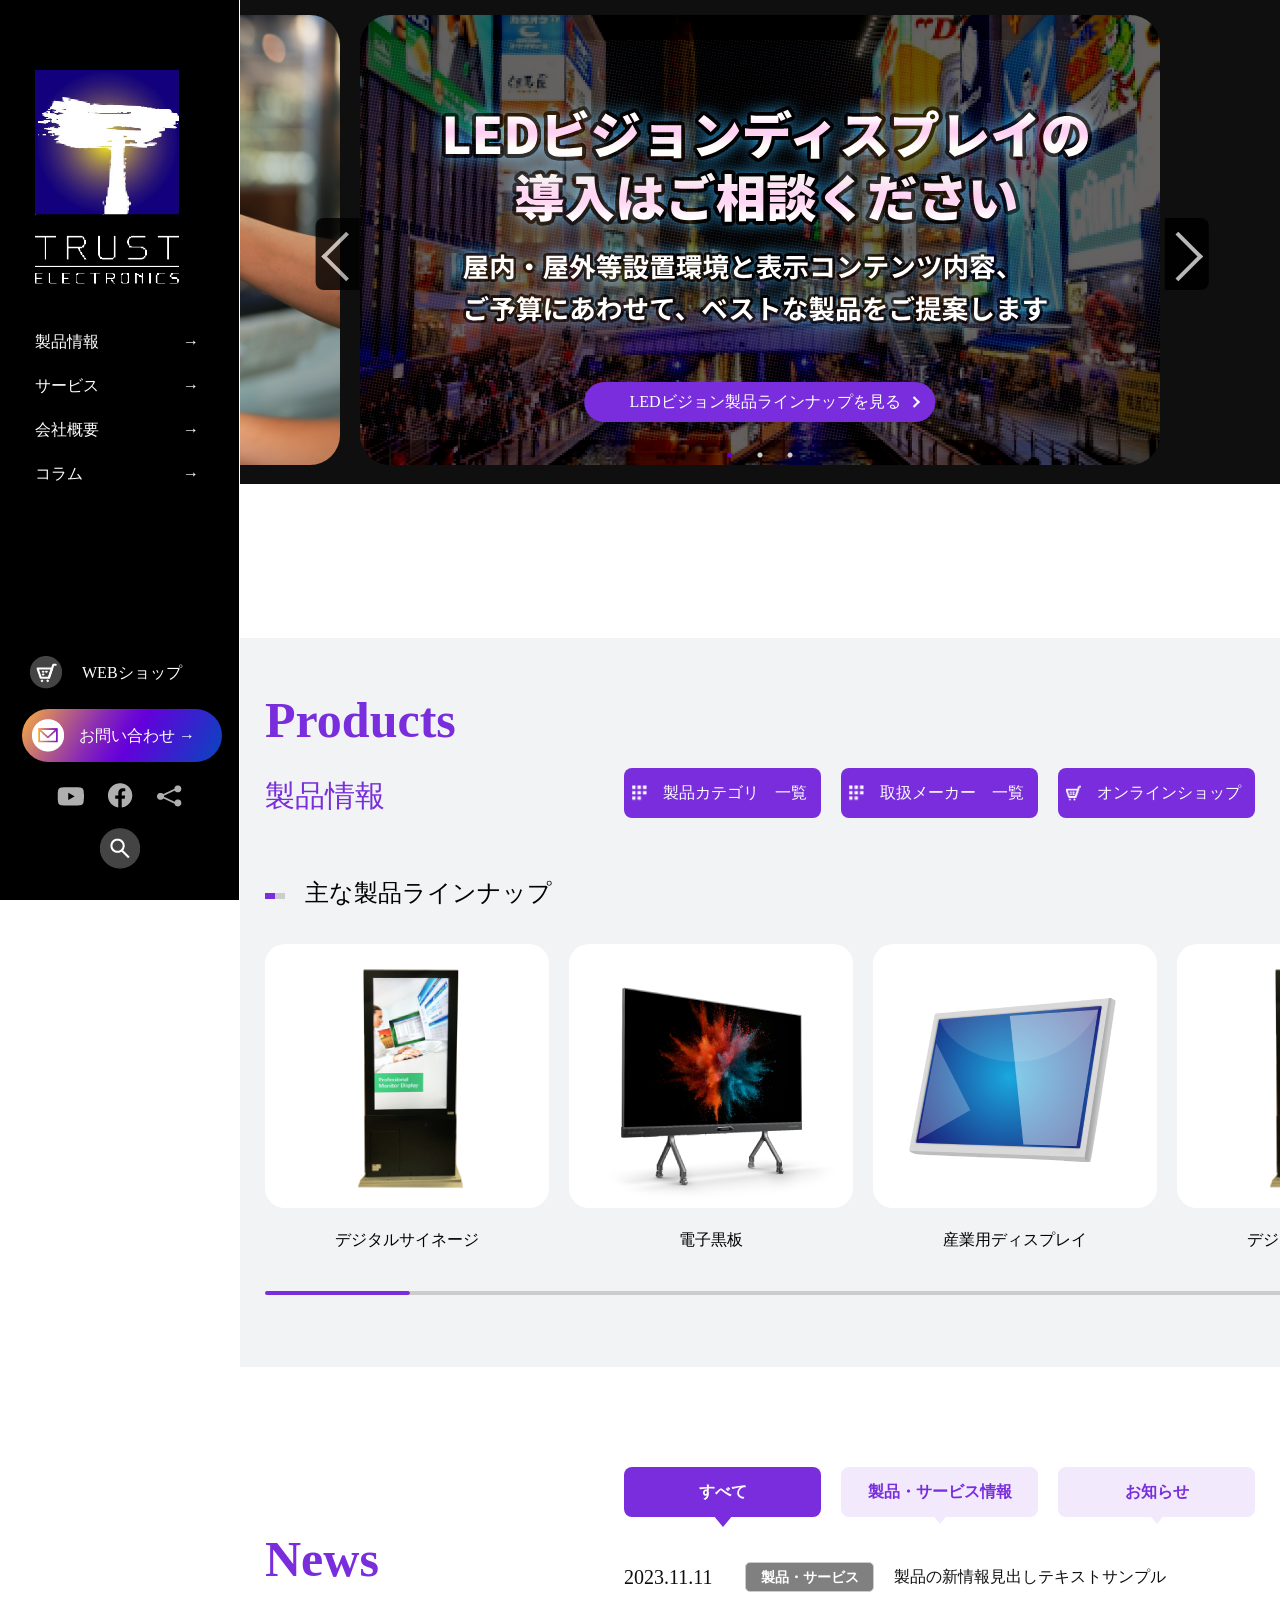
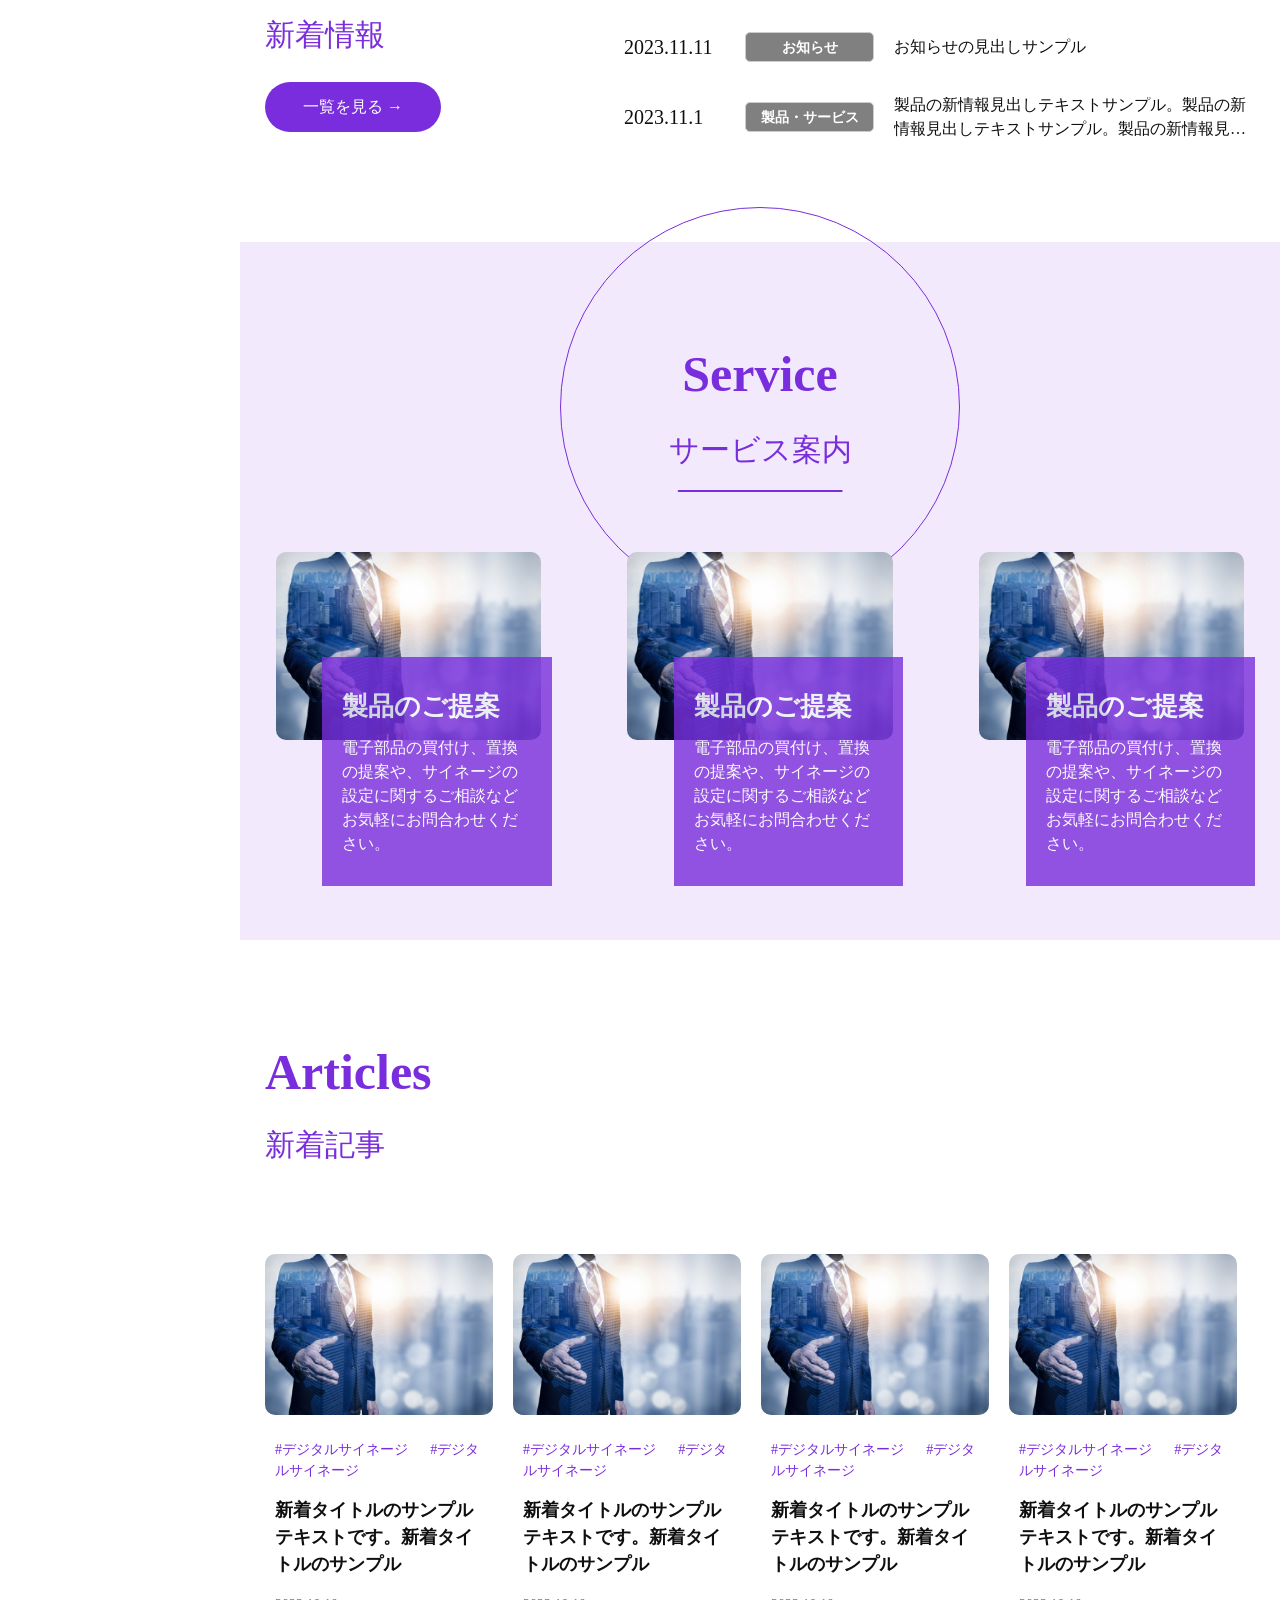
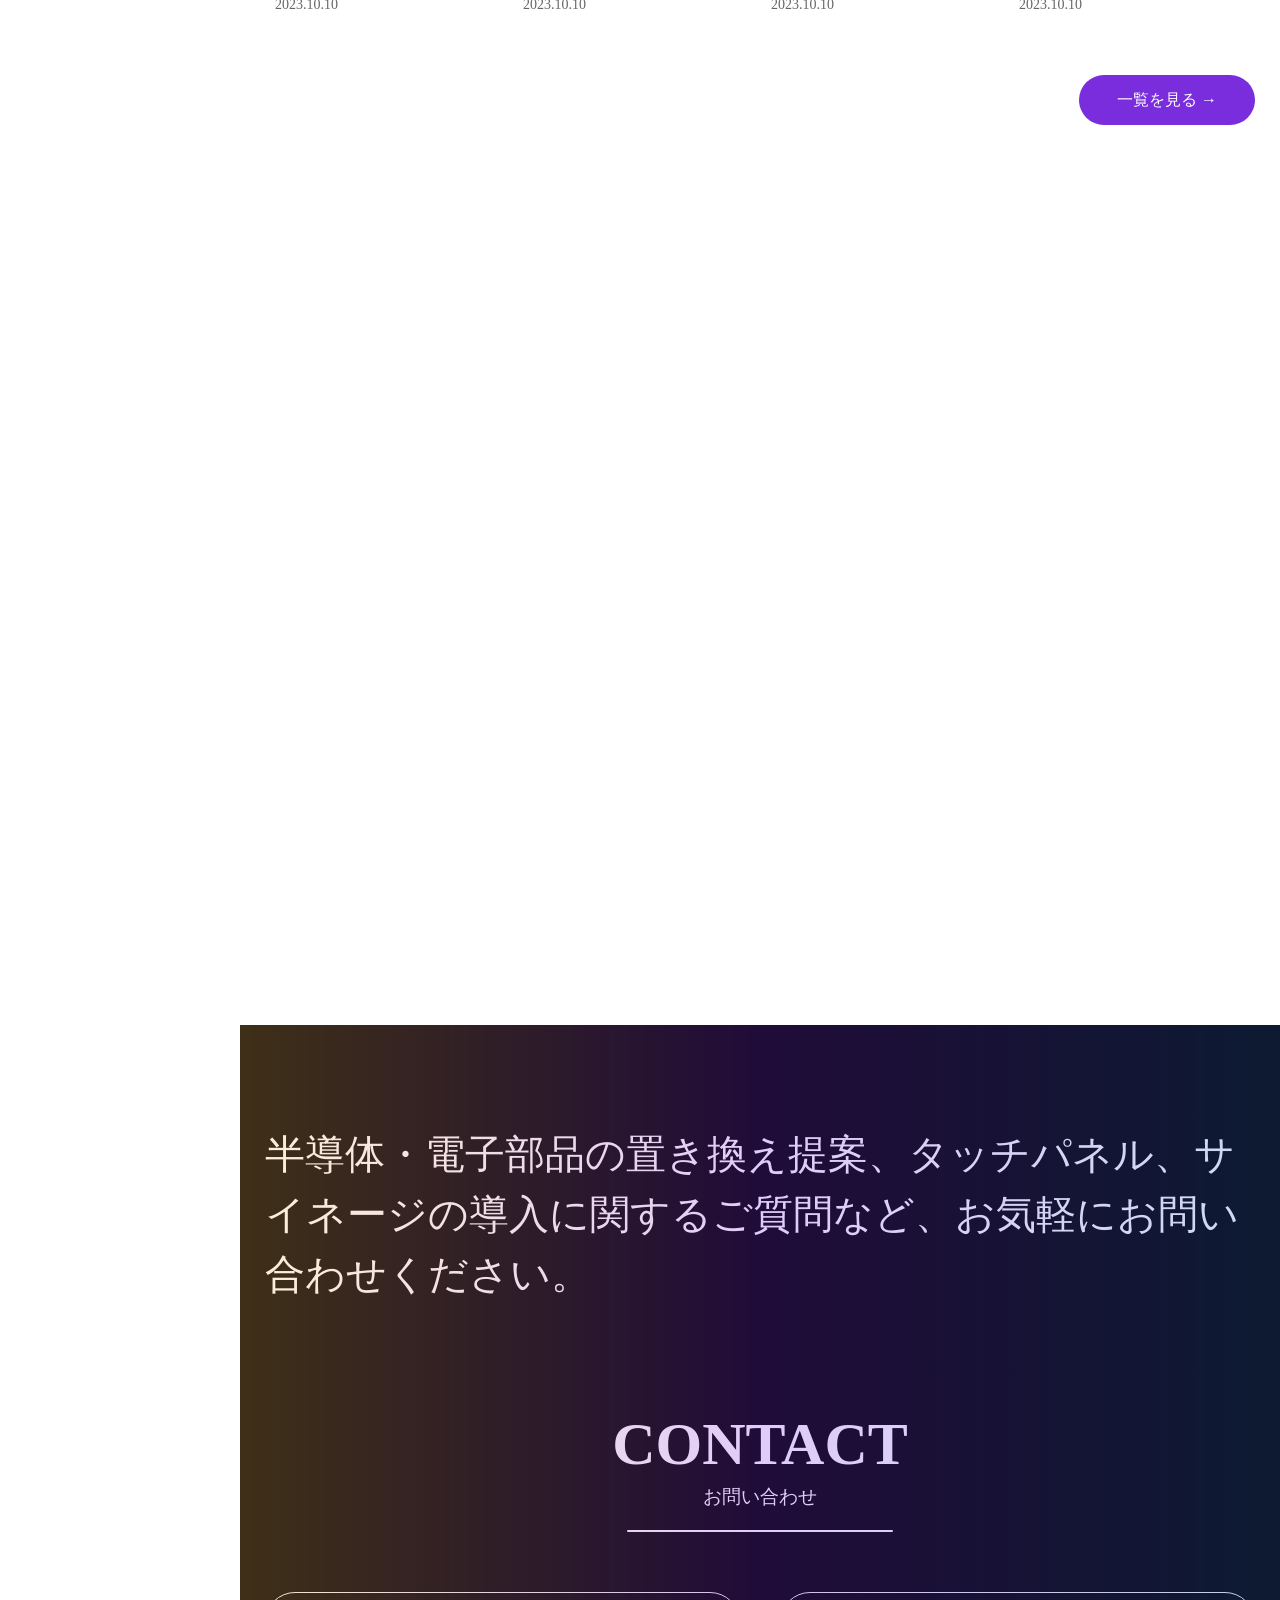
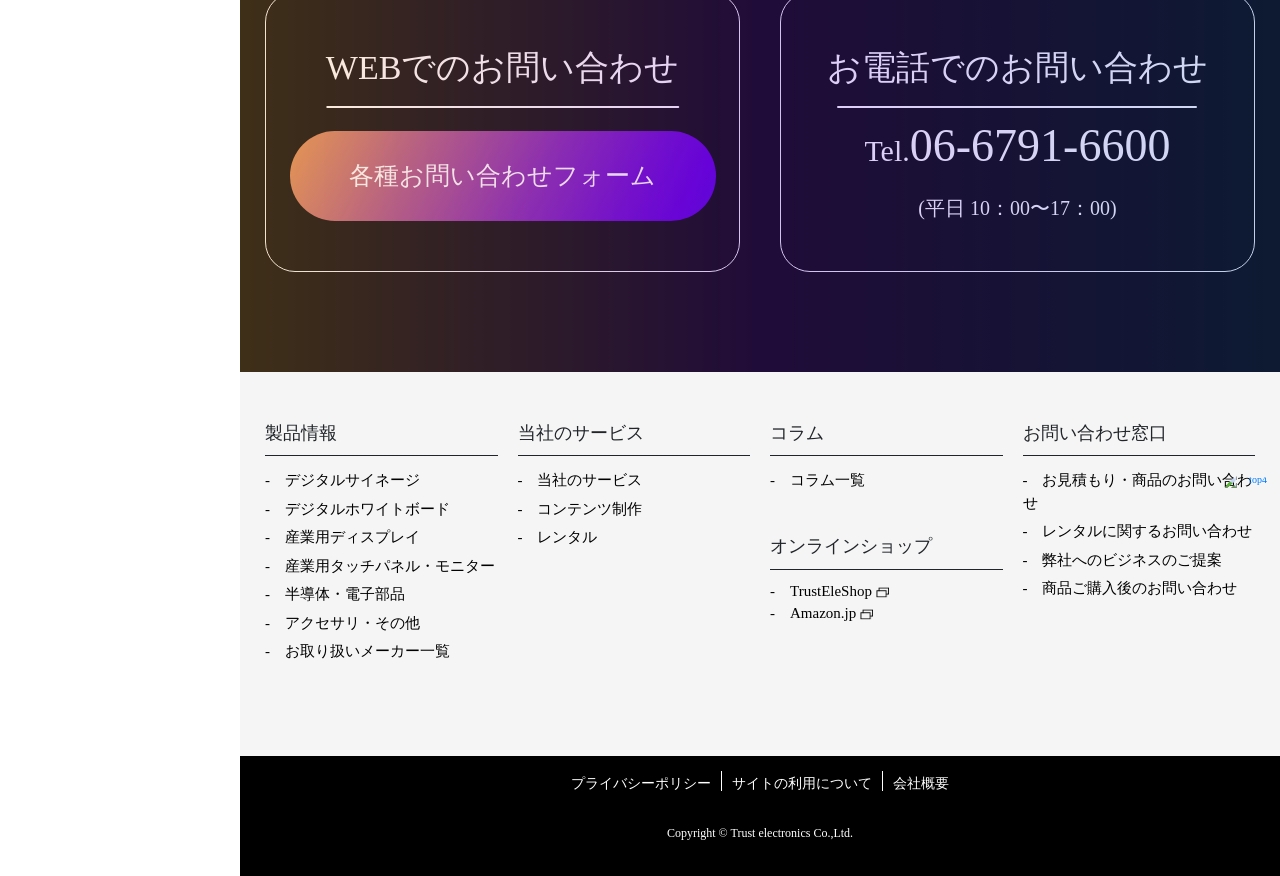
==== commit 9e66fdb7: "Update index.html video確認" ====
--- a/index.html
+++ b/index.html
@@ -191,7 +191,9 @@
                 </div>
             </div>
         </section>
-
+ <video autoplay loop muted playsinline>
+            <source src="Links/ICON_VERSION7.mp4"><source>
+        </video>
         <!-- Products 製品情報 -->
         <section id="products">
             <div class="wrapper">
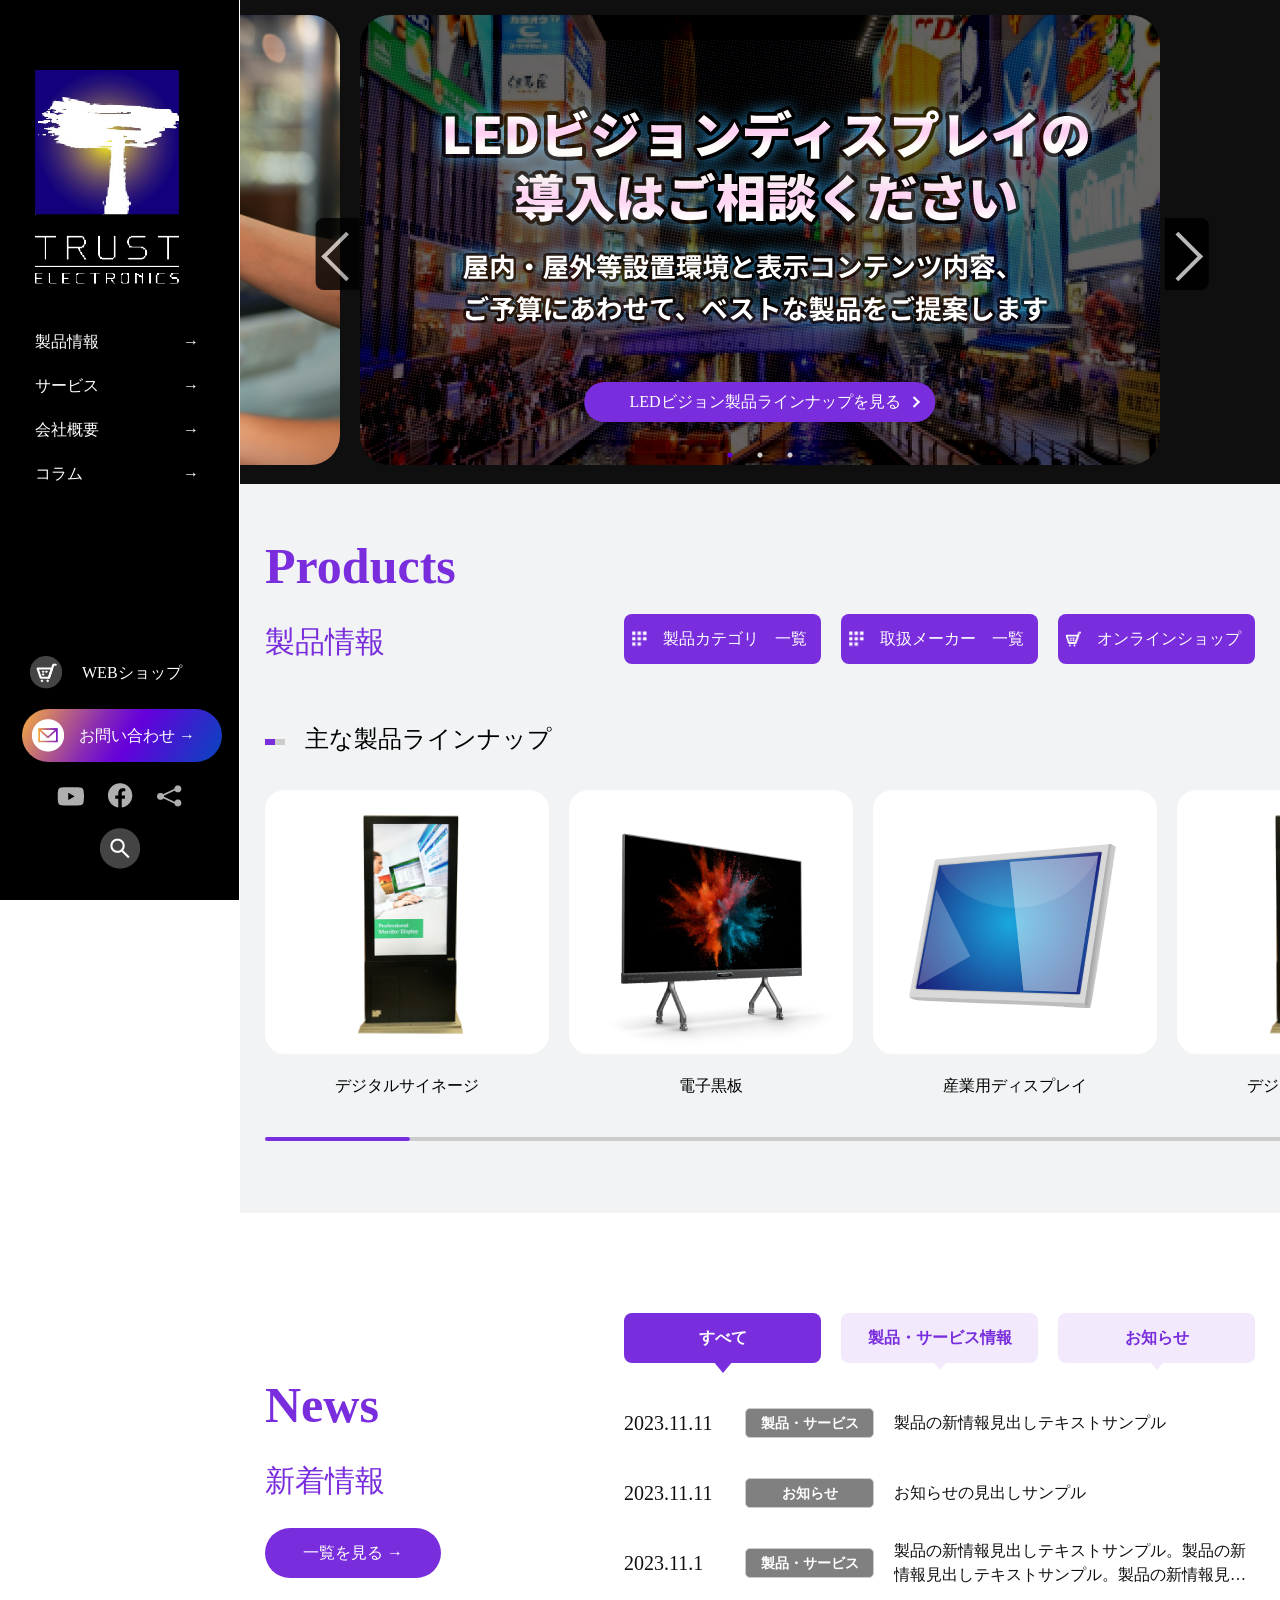
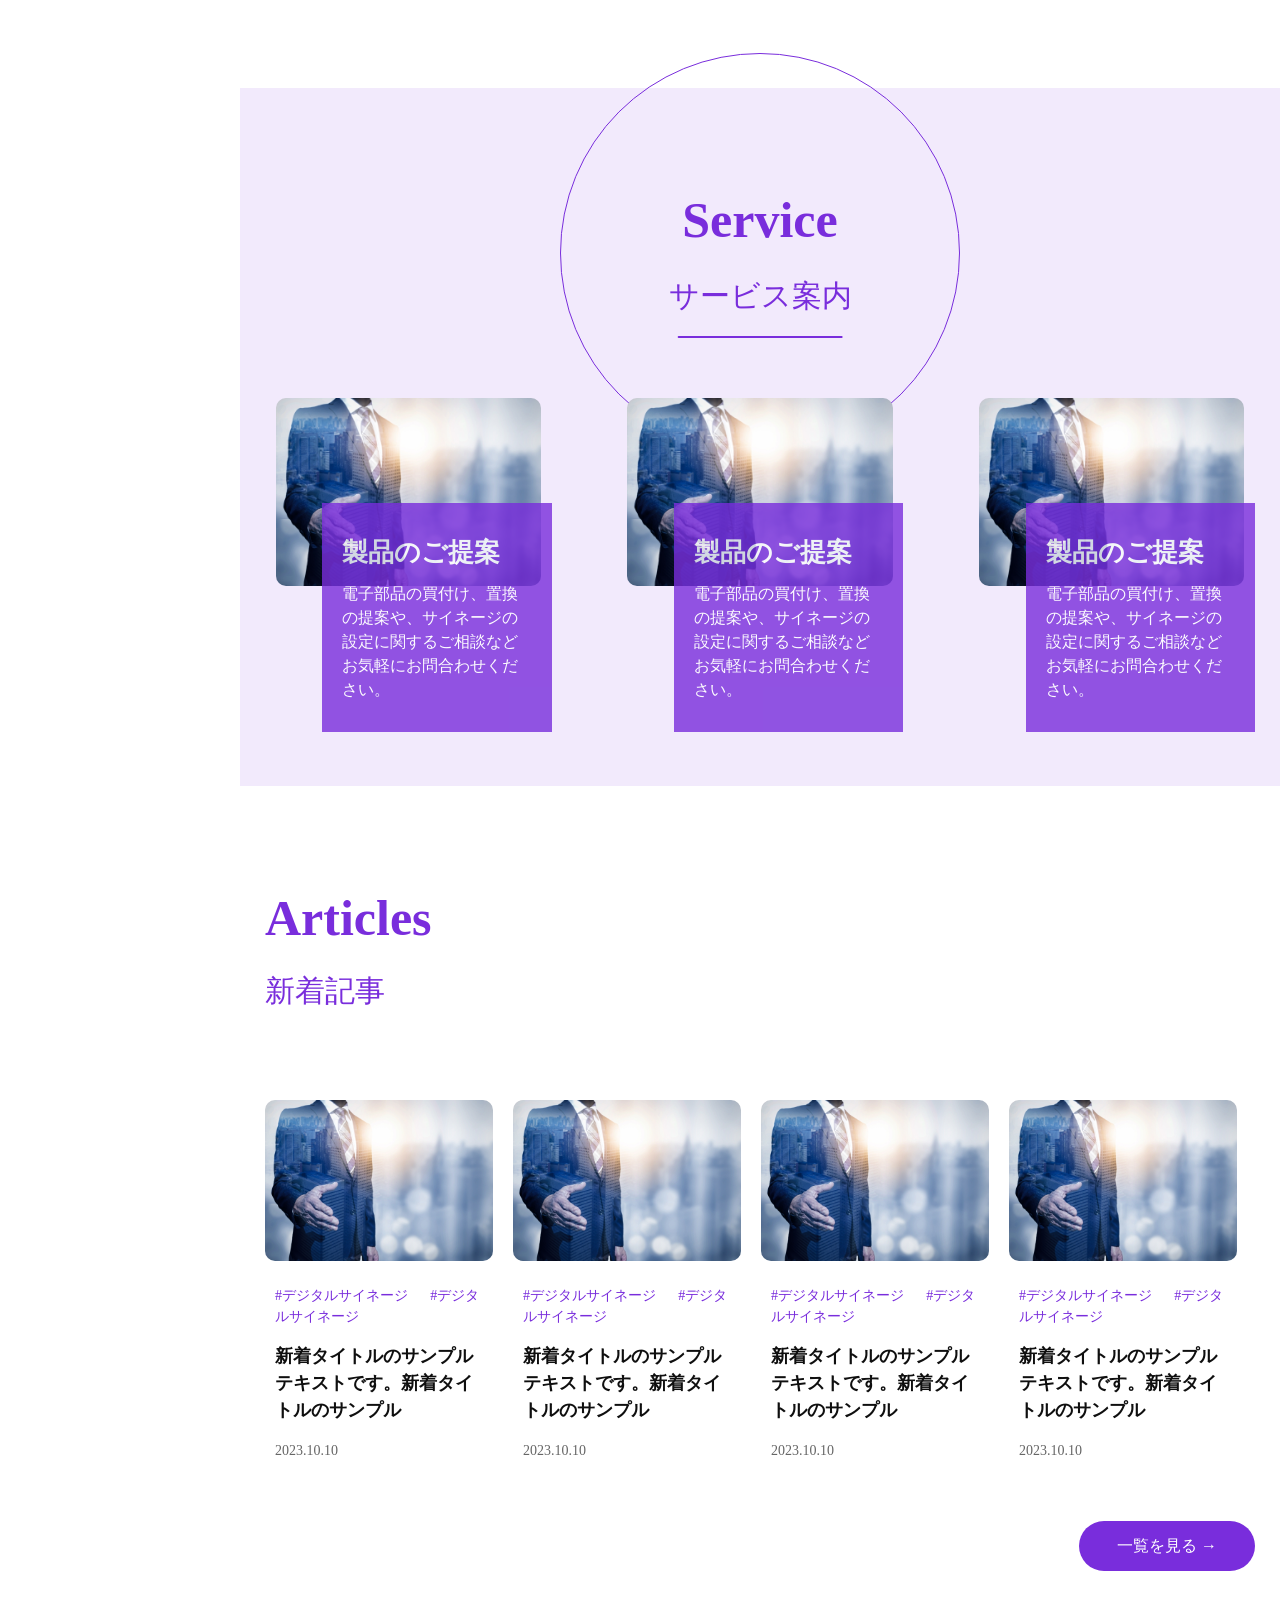
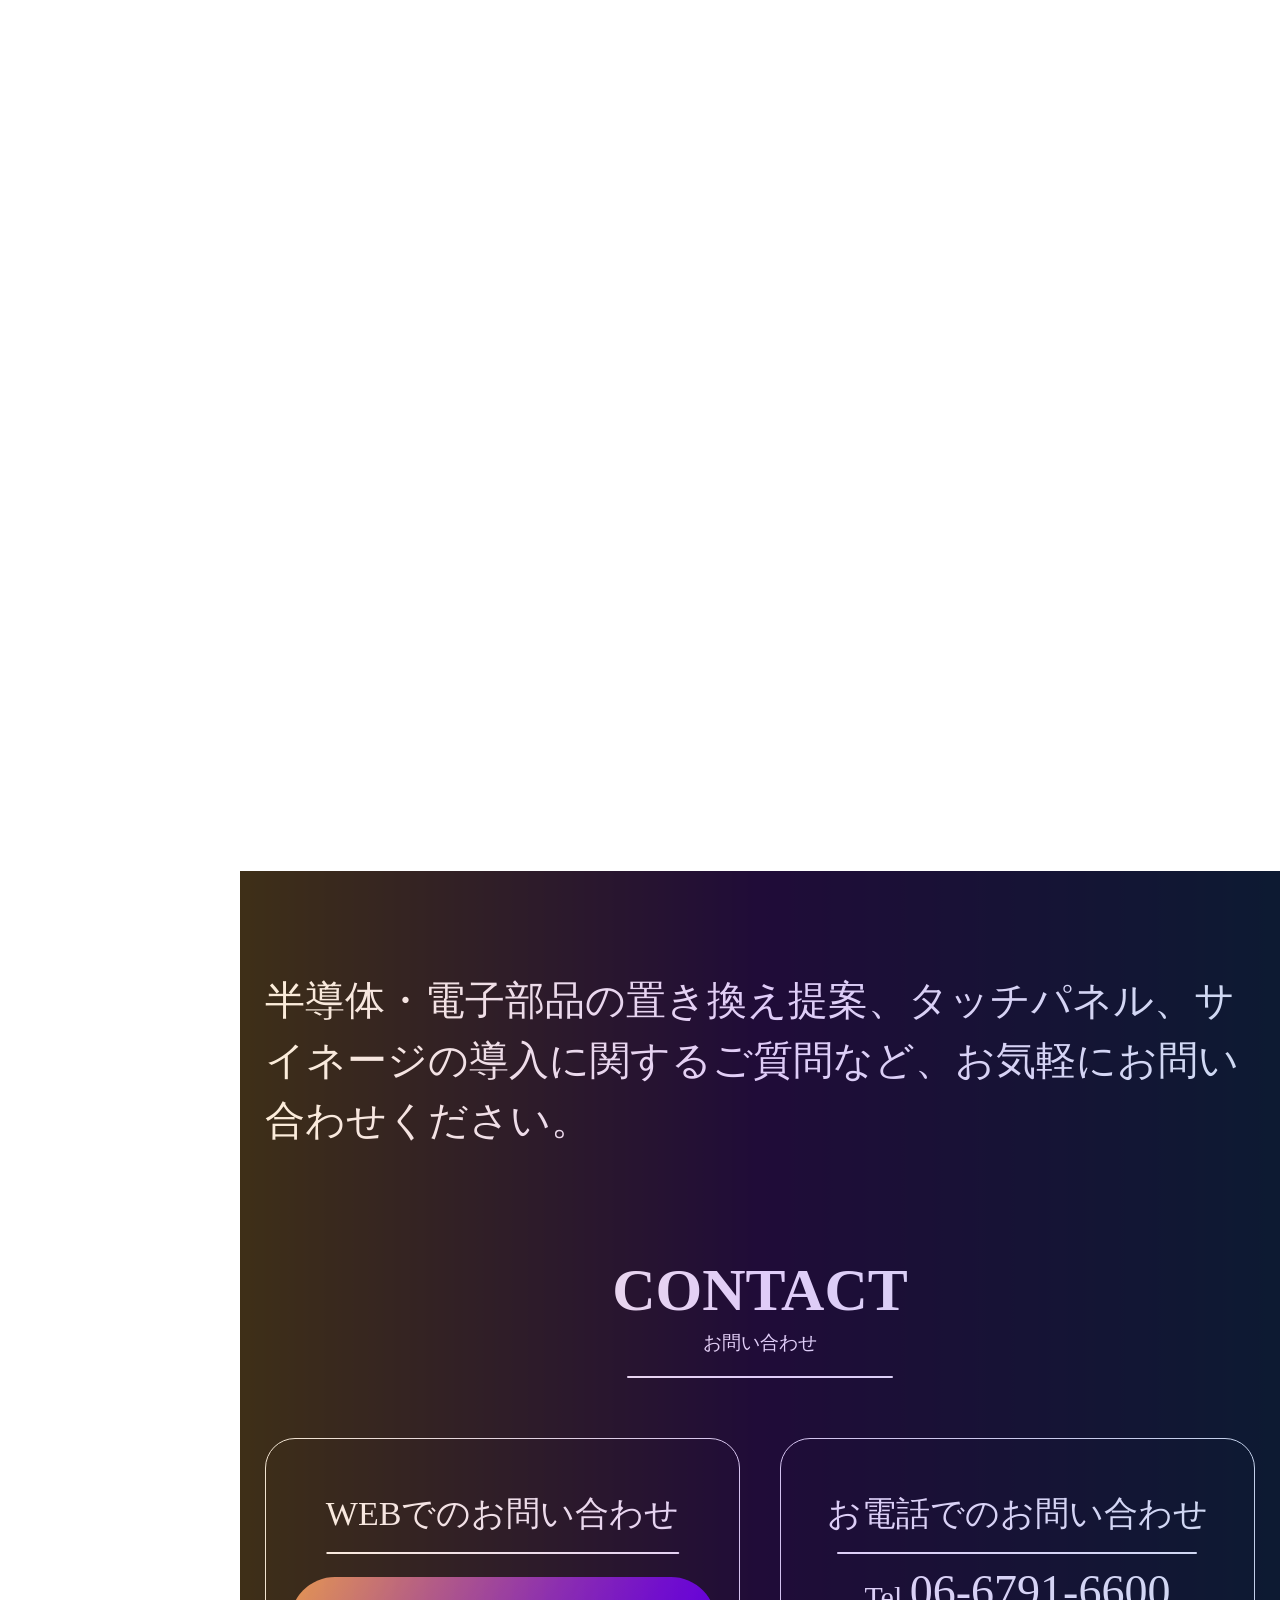
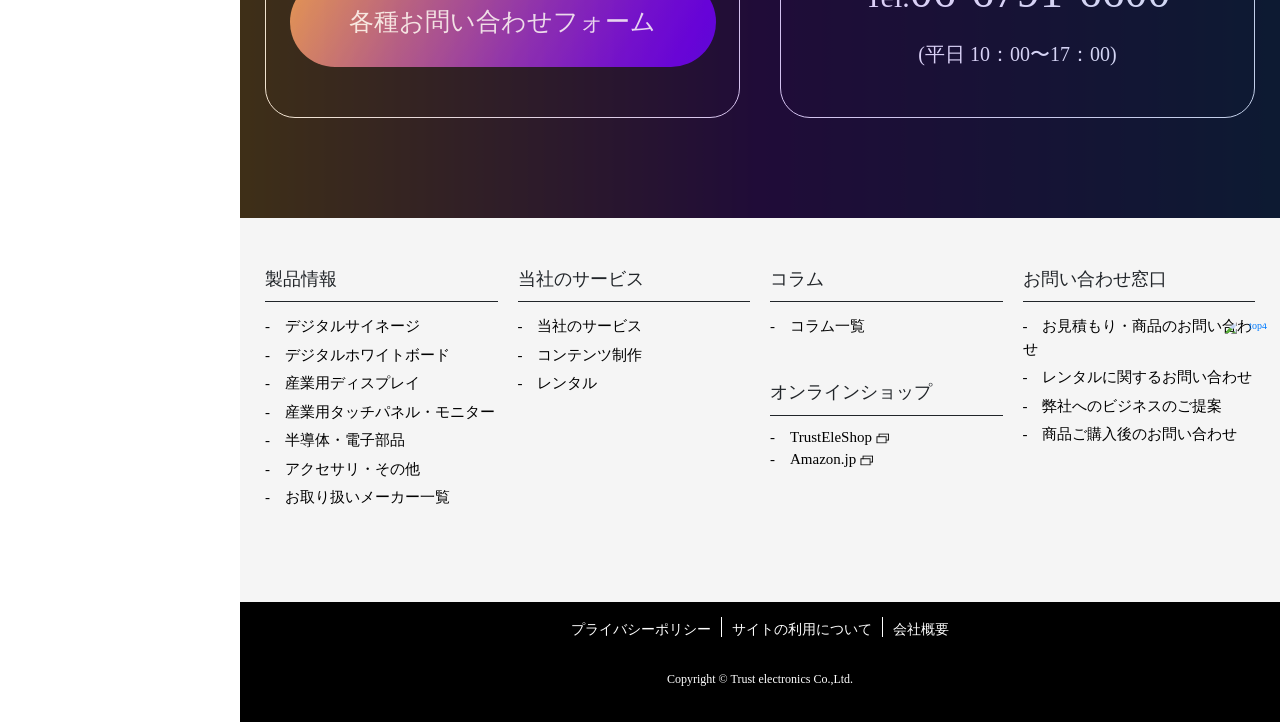
==== commit fa8100f2: "Update index.html videoテスト削除" ====
--- a/index.html
+++ b/index.html
@@ -191,9 +191,7 @@
                 </div>
             </div>
         </section>
- <video autoplay loop muted playsinline>
-            <source src="Links/ICON_VERSION7.mp4"><source>
-        </video>
+
         <!-- Products 製品情報 -->
         <section id="products">
             <div class="wrapper">
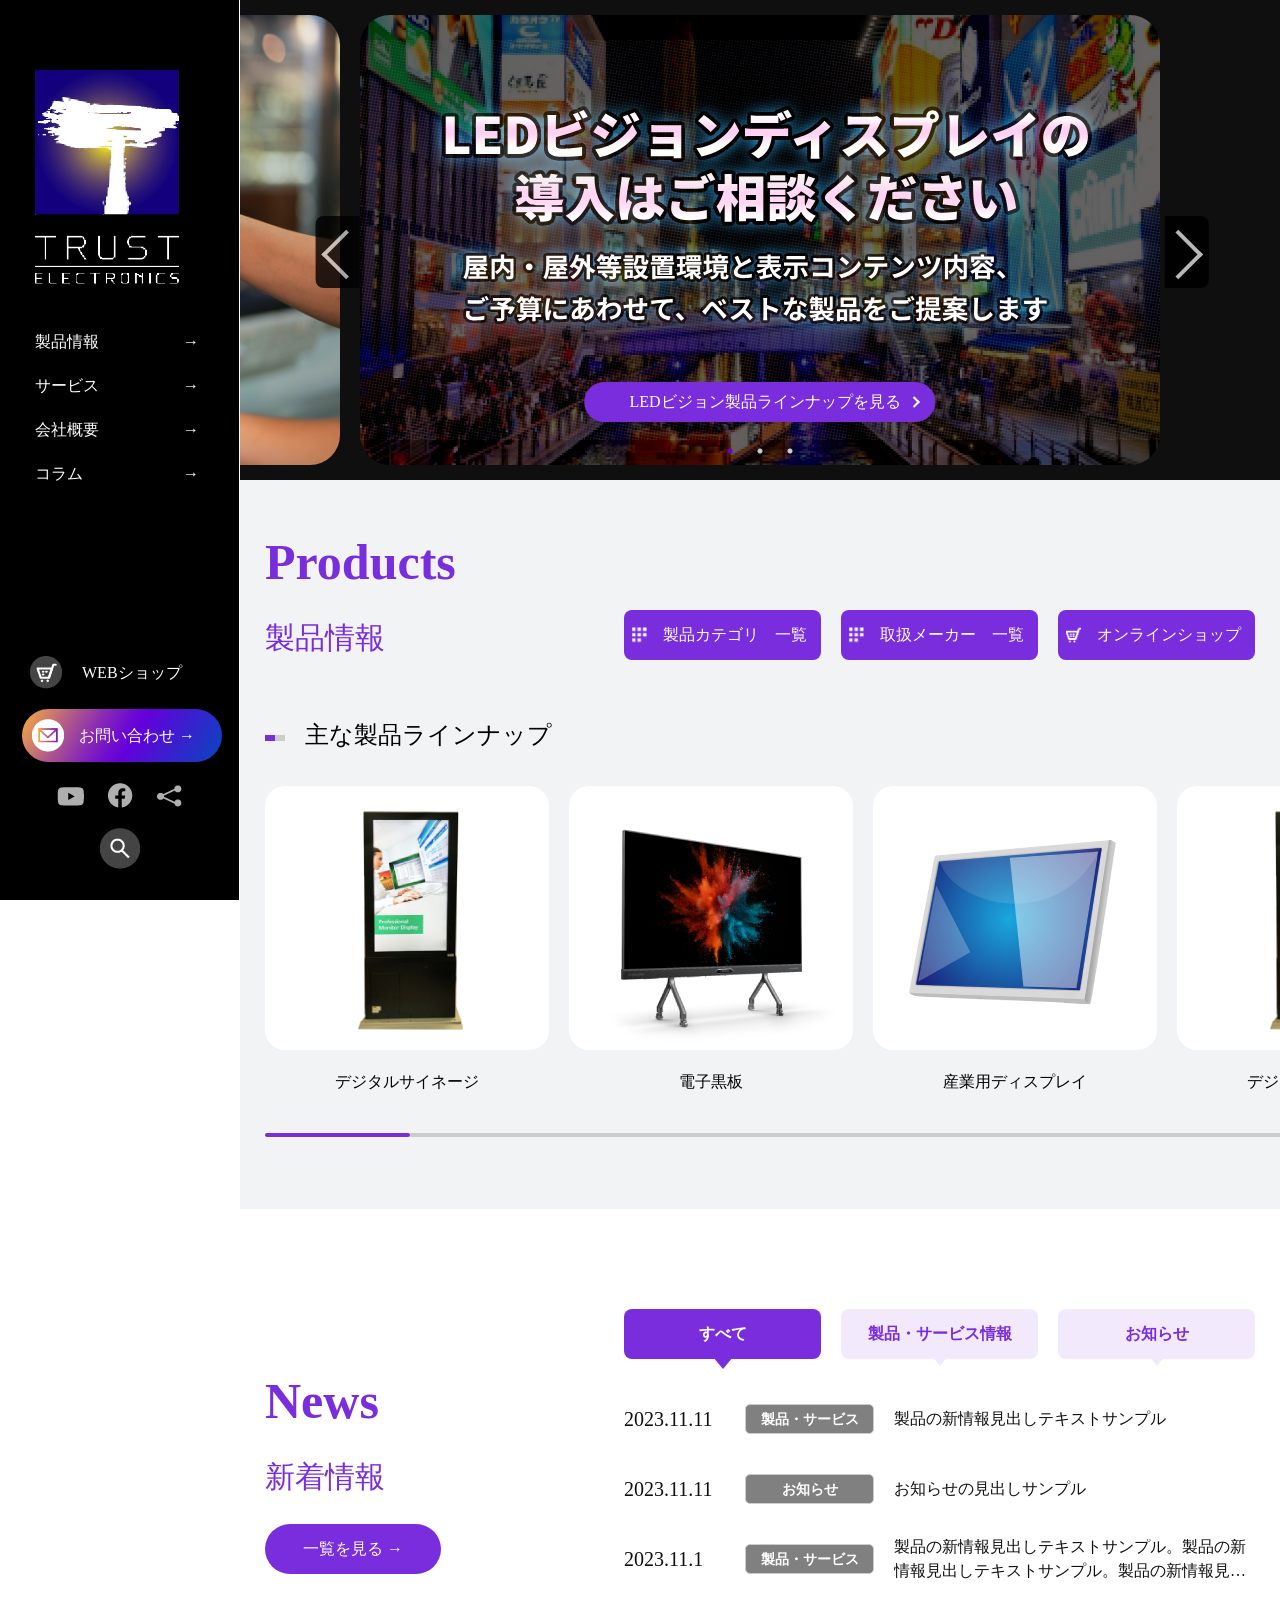
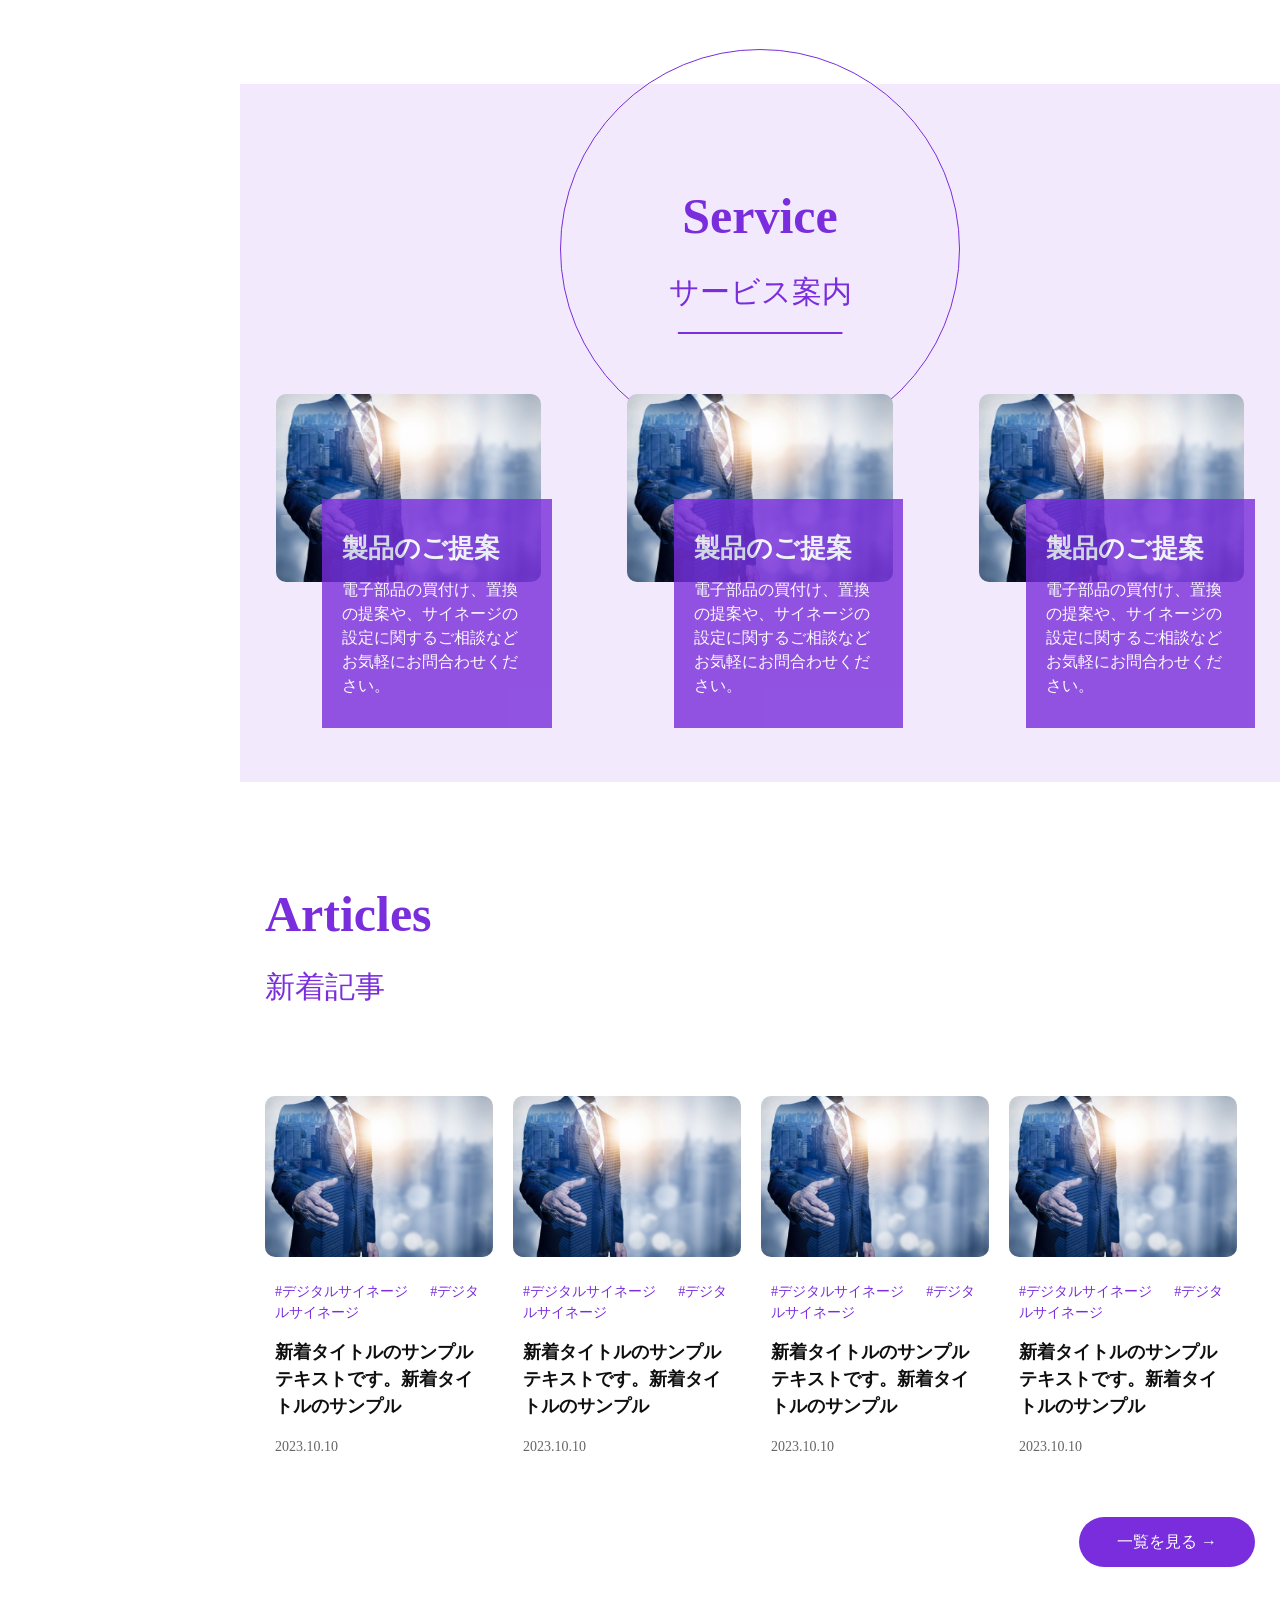
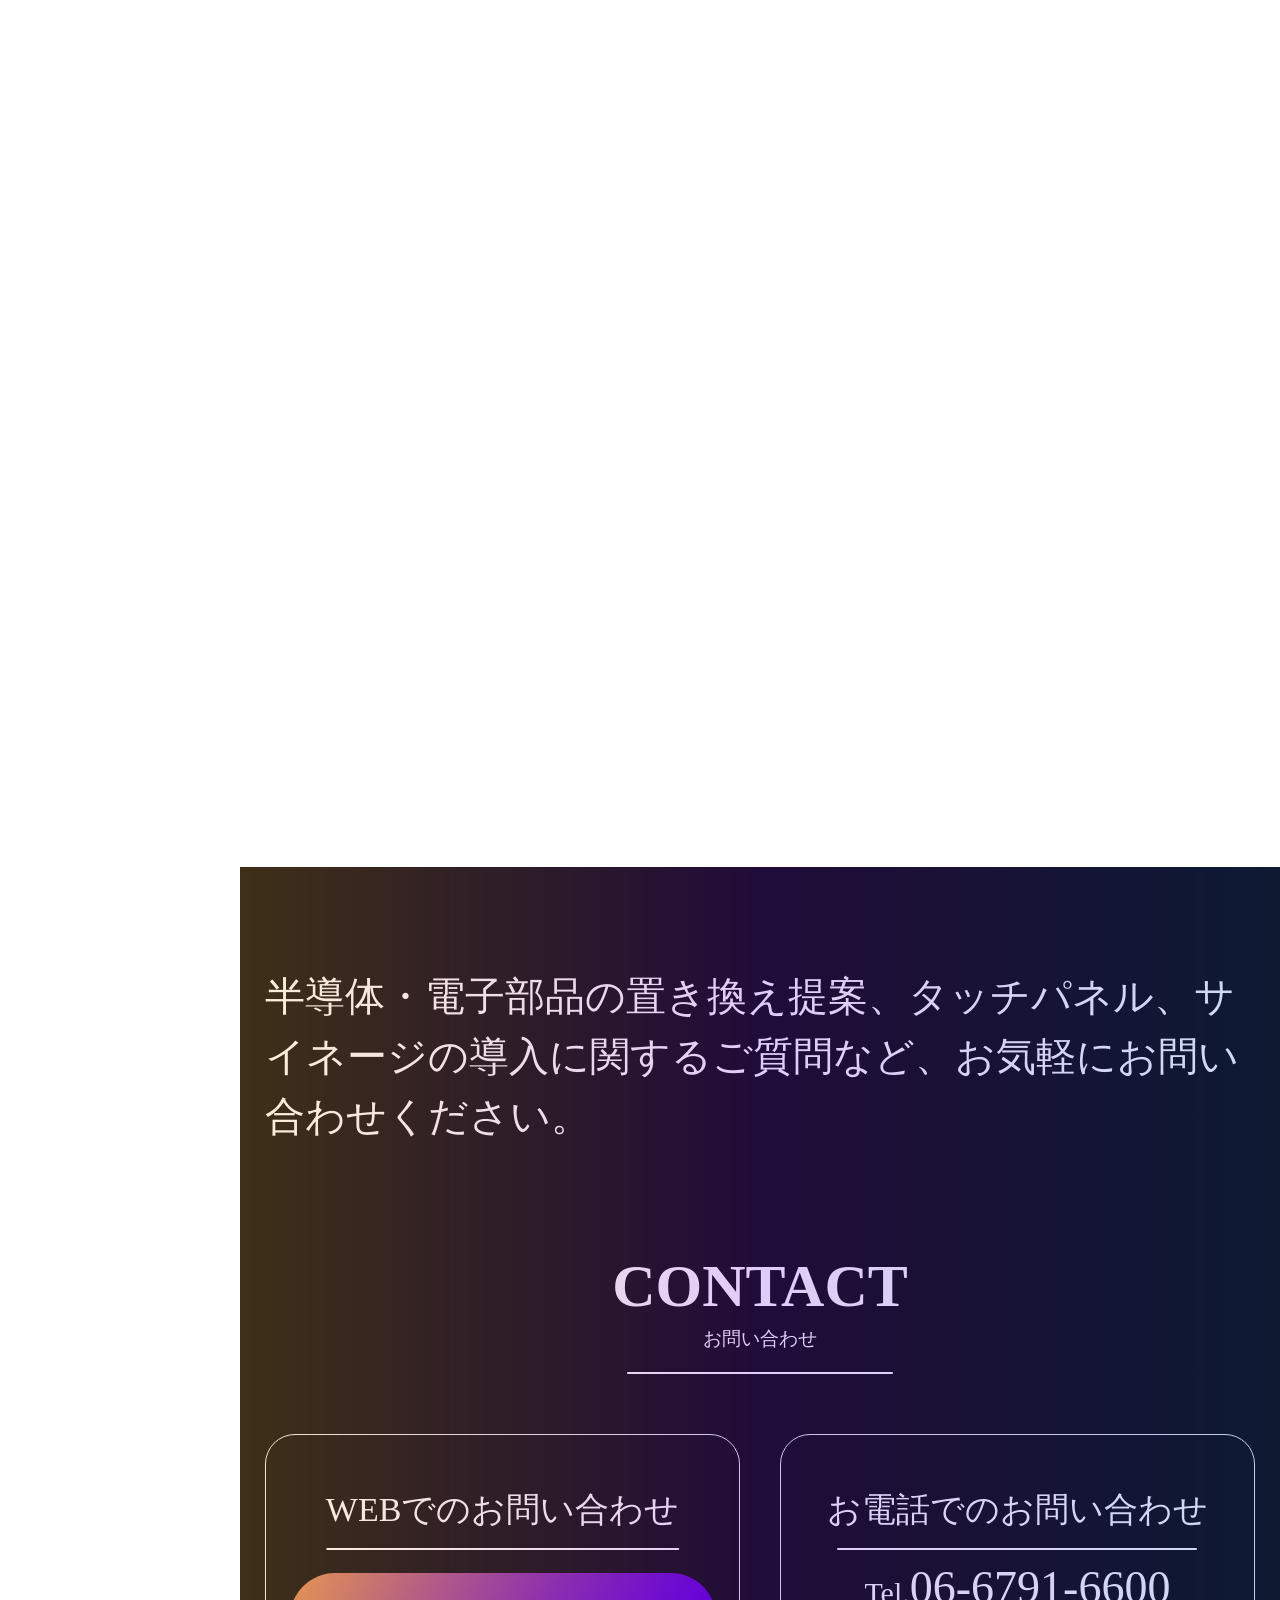
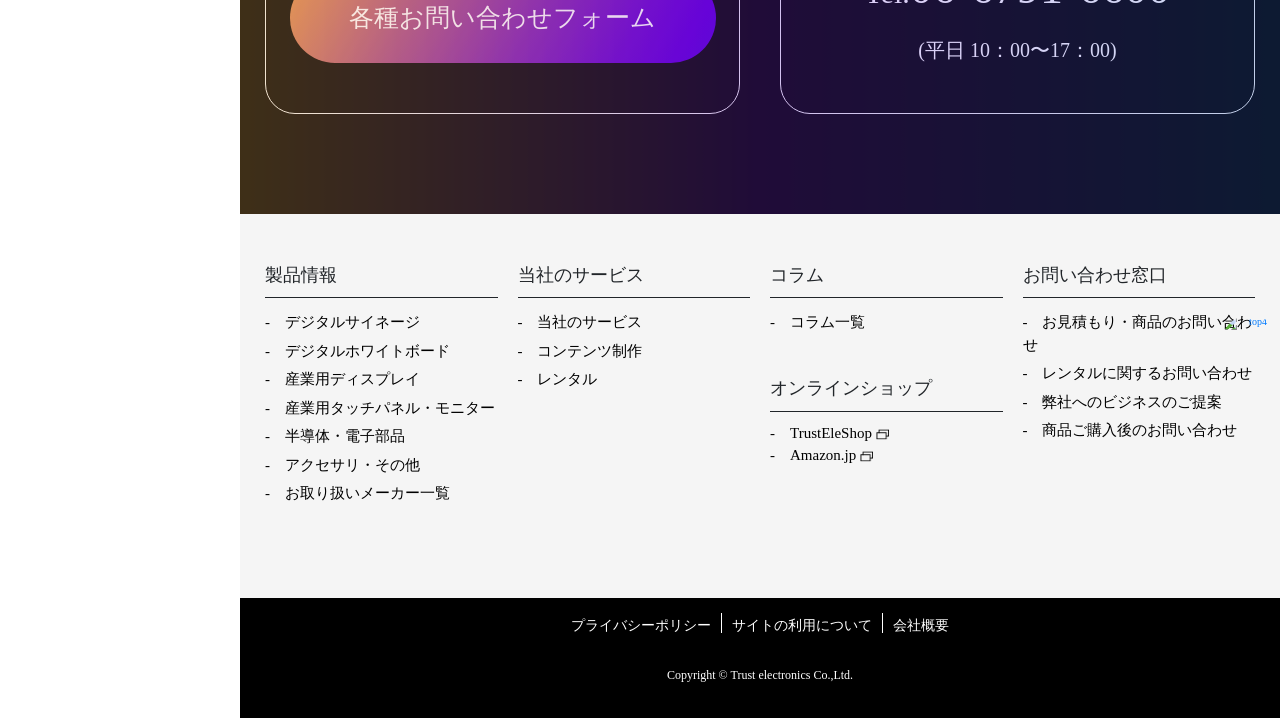
==== commit 2b863c9f: "Update index.html videoタグをyoutubeに変更" ====
--- a/index.html
+++ b/index.html
@@ -181,9 +181,7 @@
                         </a>
                     </div>
                     <div class="swiper-slide">
-                        <video autoplay loop muted playsinline>
-                            <source src="Links/ICON_VERSION7.mp4"><source>
-                        </video>
+                        <iframe src="https://www.youtube.com/embed/pksSfL6Tt3Y?si=WUeO3ElrfOLphVHh" title="YouTube video player" frameborder="0" allow="accelerometer; autoplay; clipboard-write; encrypted-media; gyroscope; picture-in-picture; web-share" allowfullscreen></iframe>
                     </div>
                     <div class="swiper-slide">
                         <img src="Links/pexels-imin-technology-12935074.jpg" alt="メイン画像">
@@ -193,6 +191,7 @@
         </section>
 
         <!-- Products 製品情報 -->
+  
         <section id="products">
             <div class="wrapper">
                 <div class="product-content">
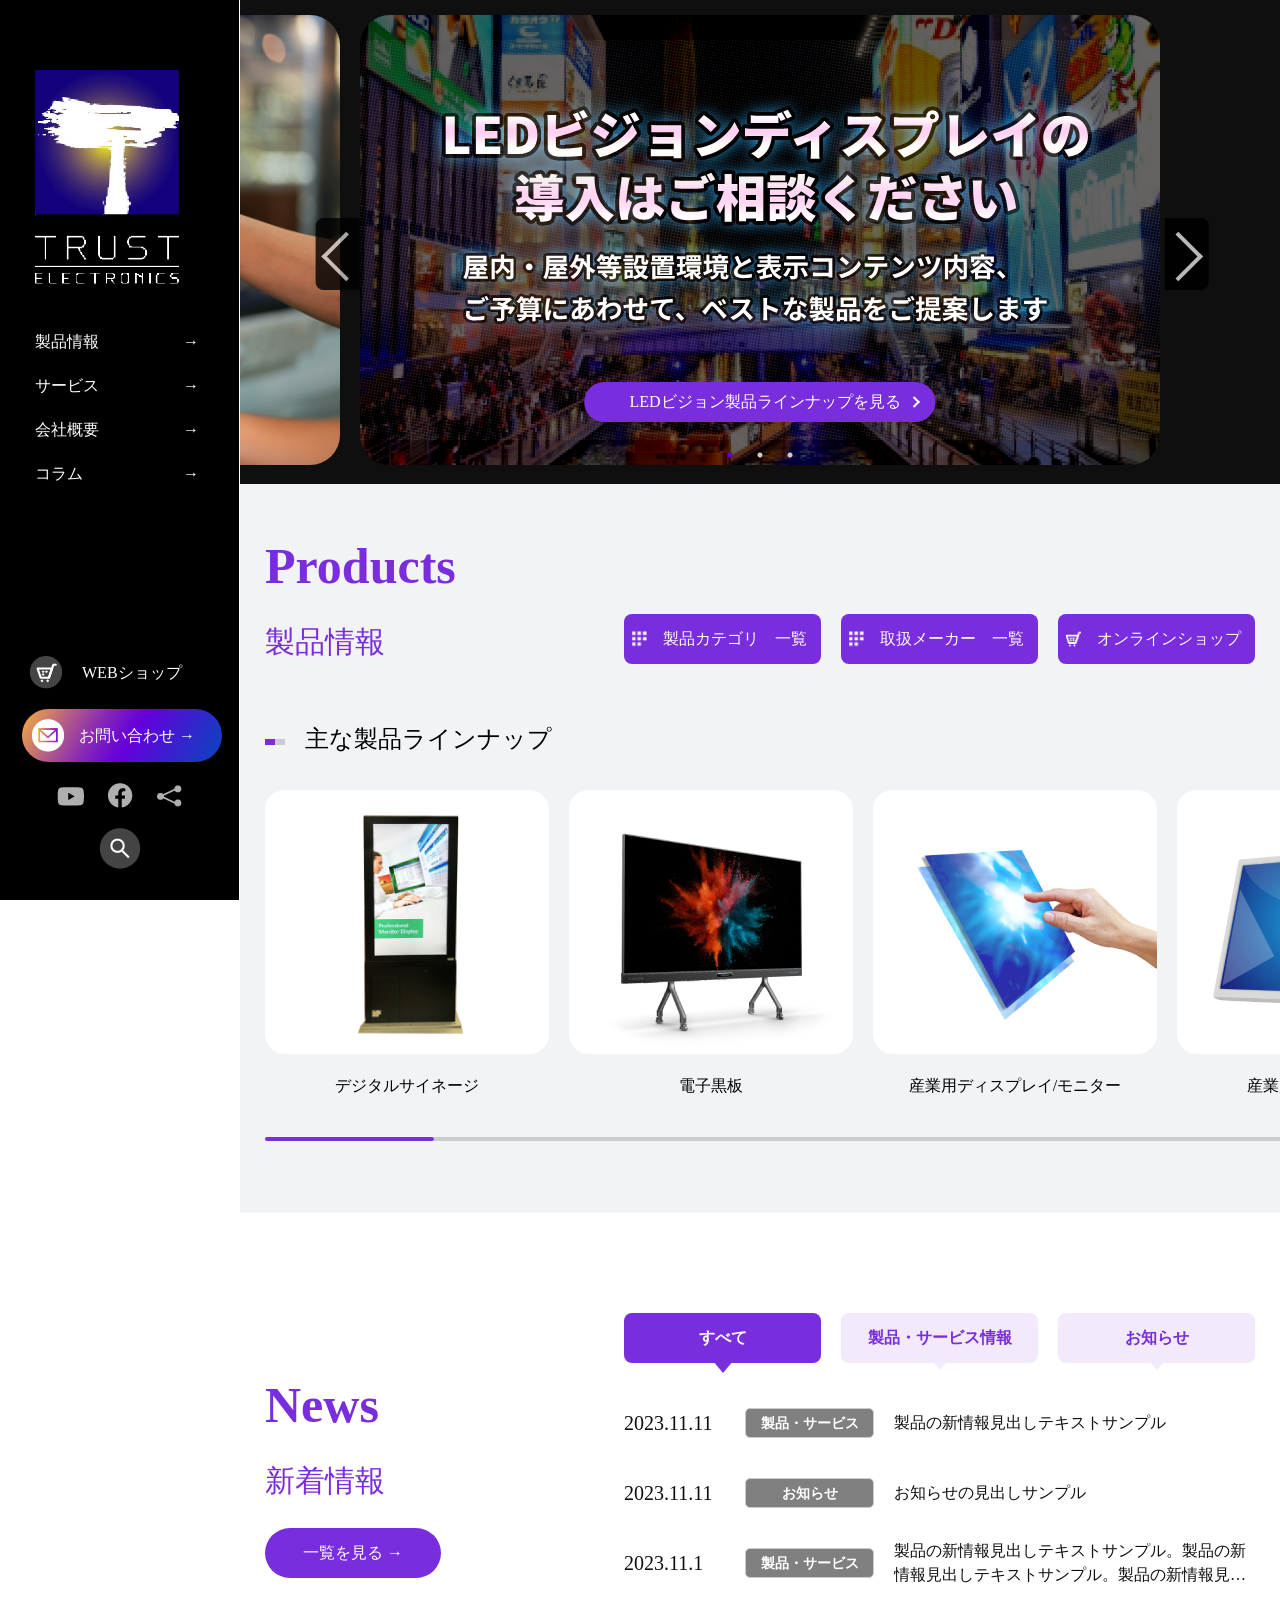
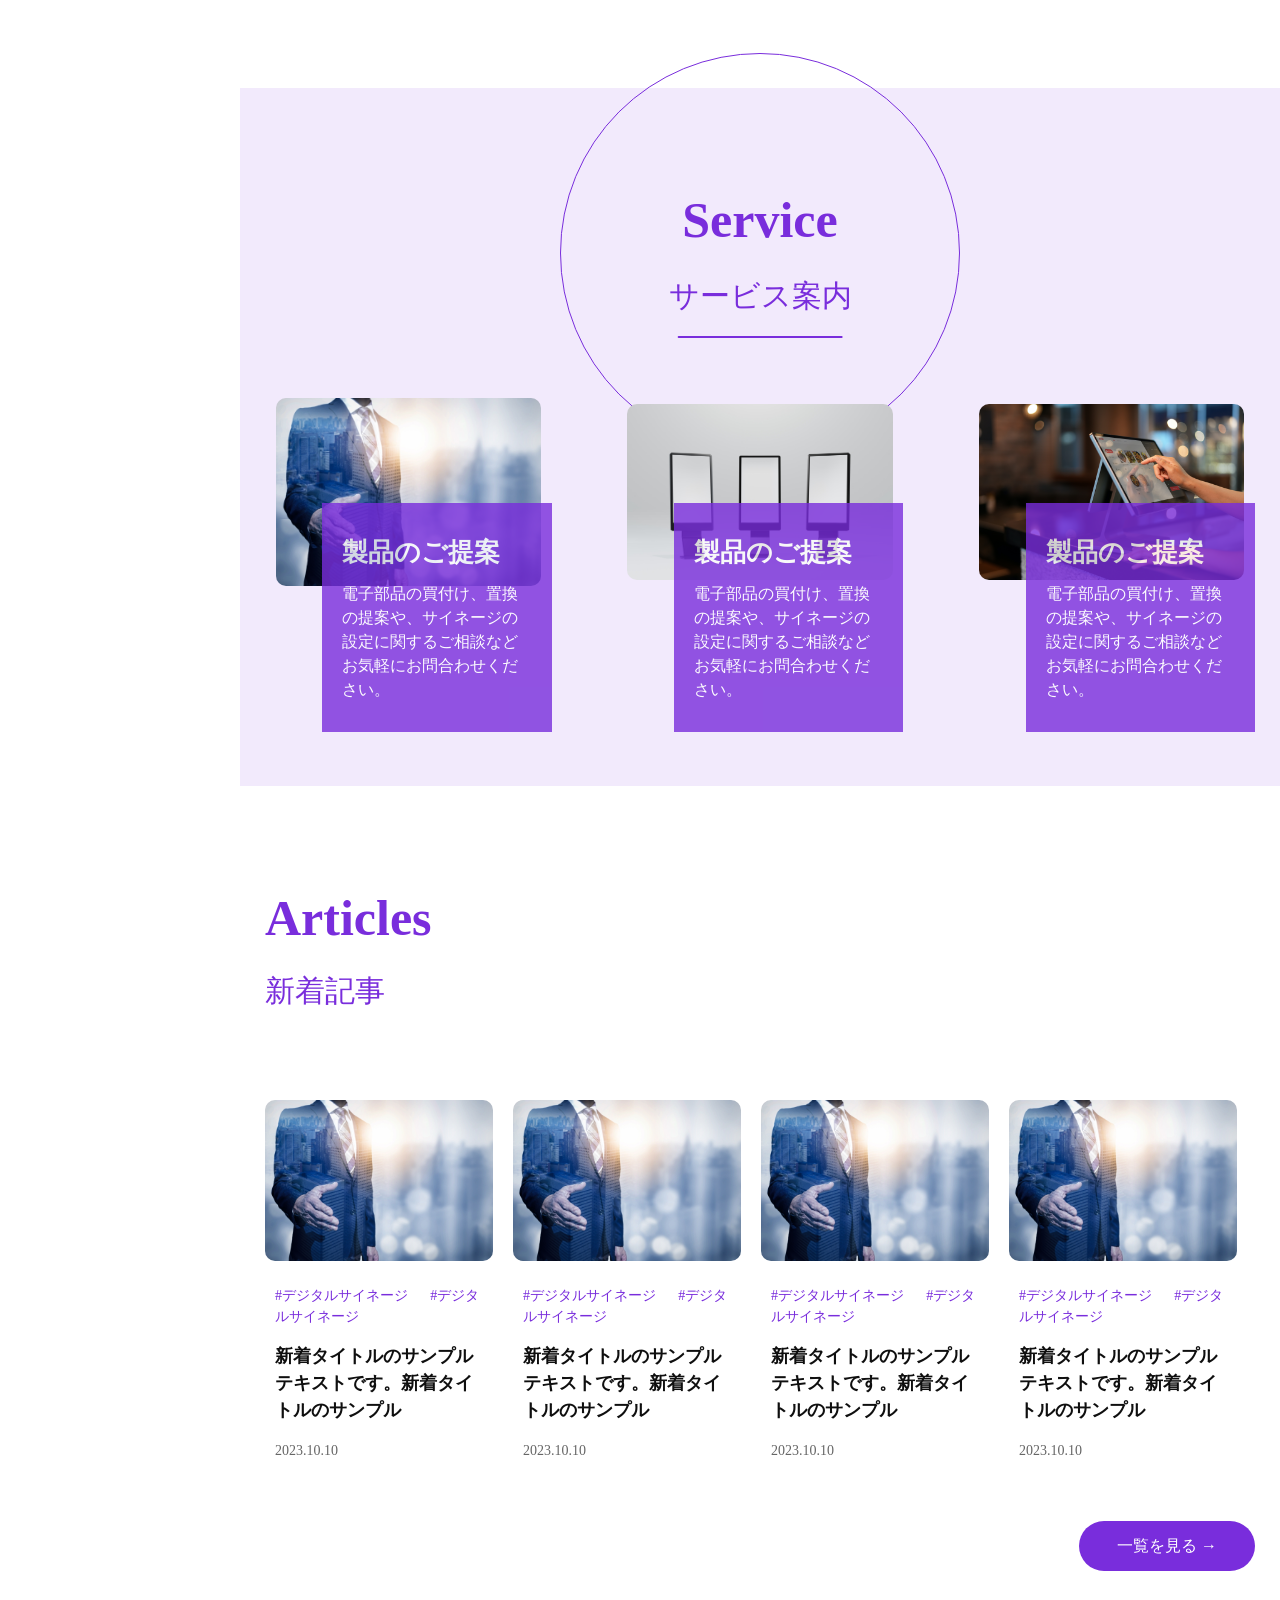
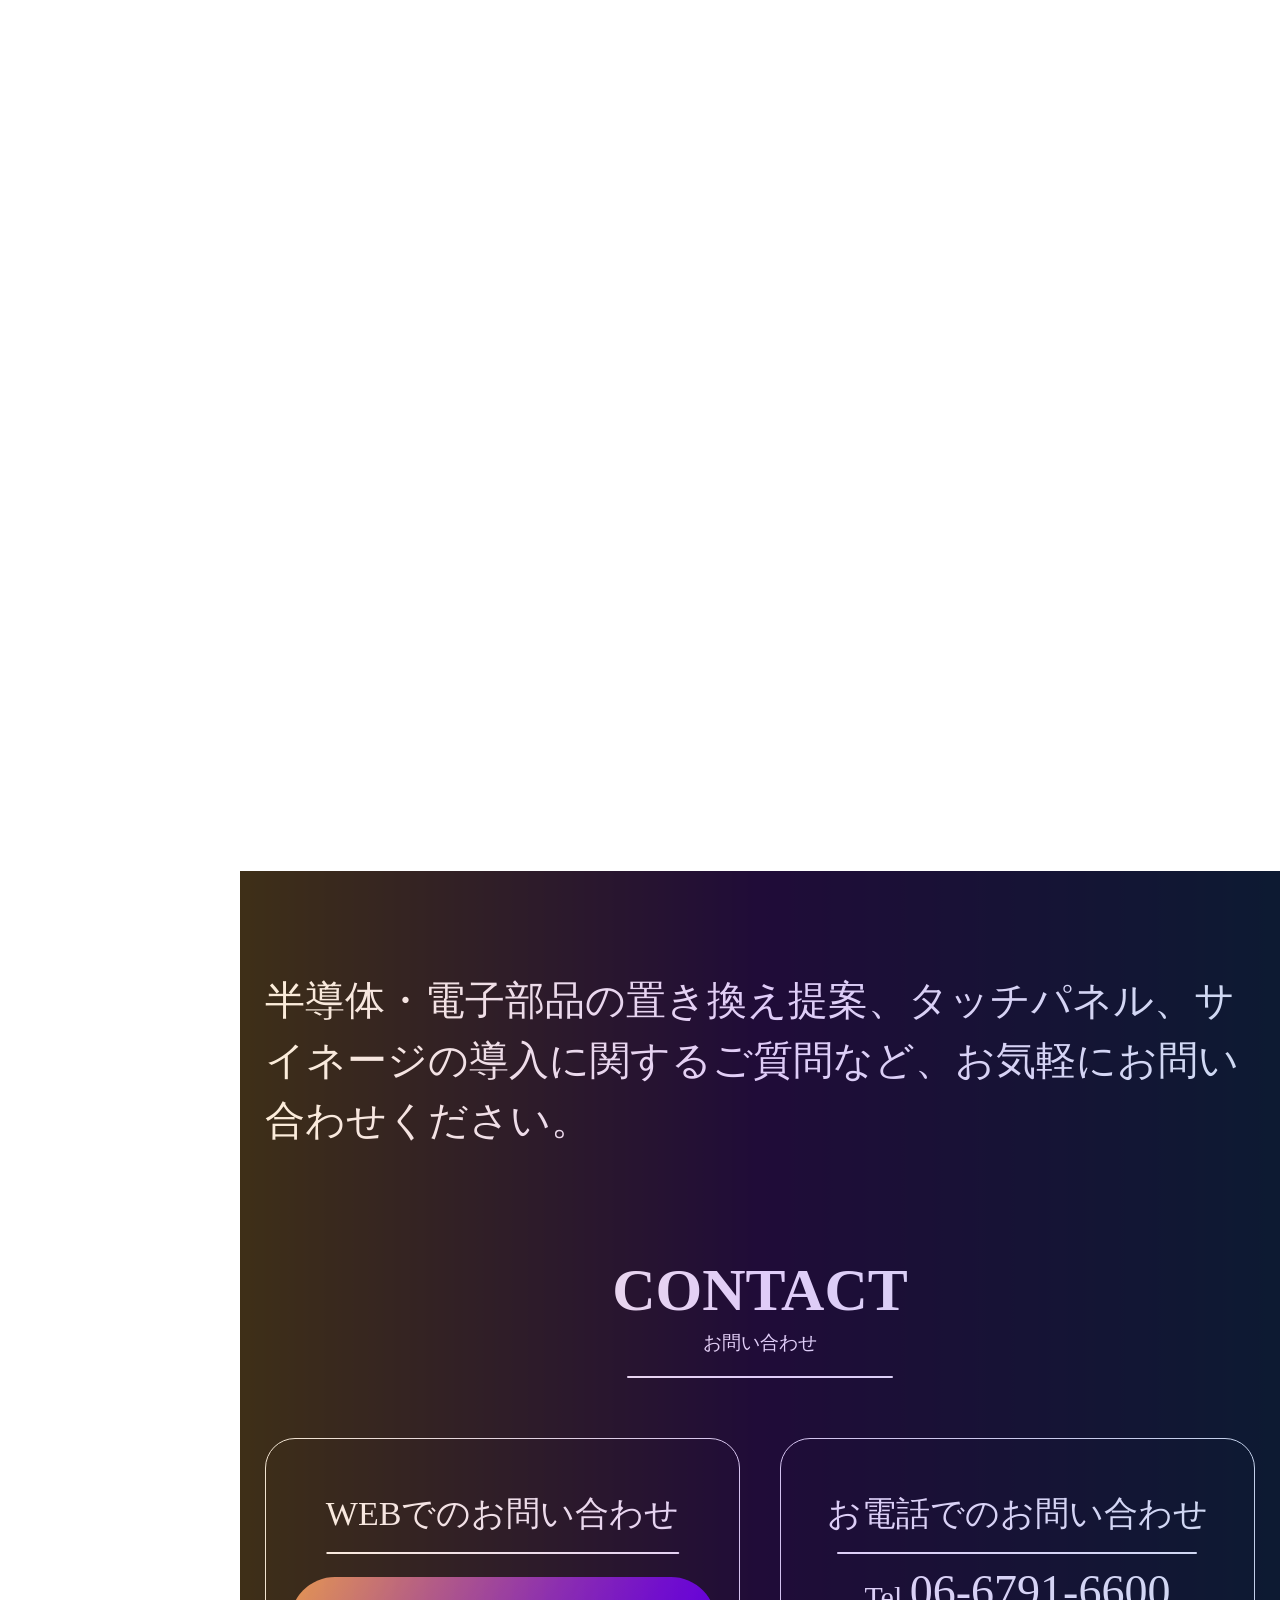
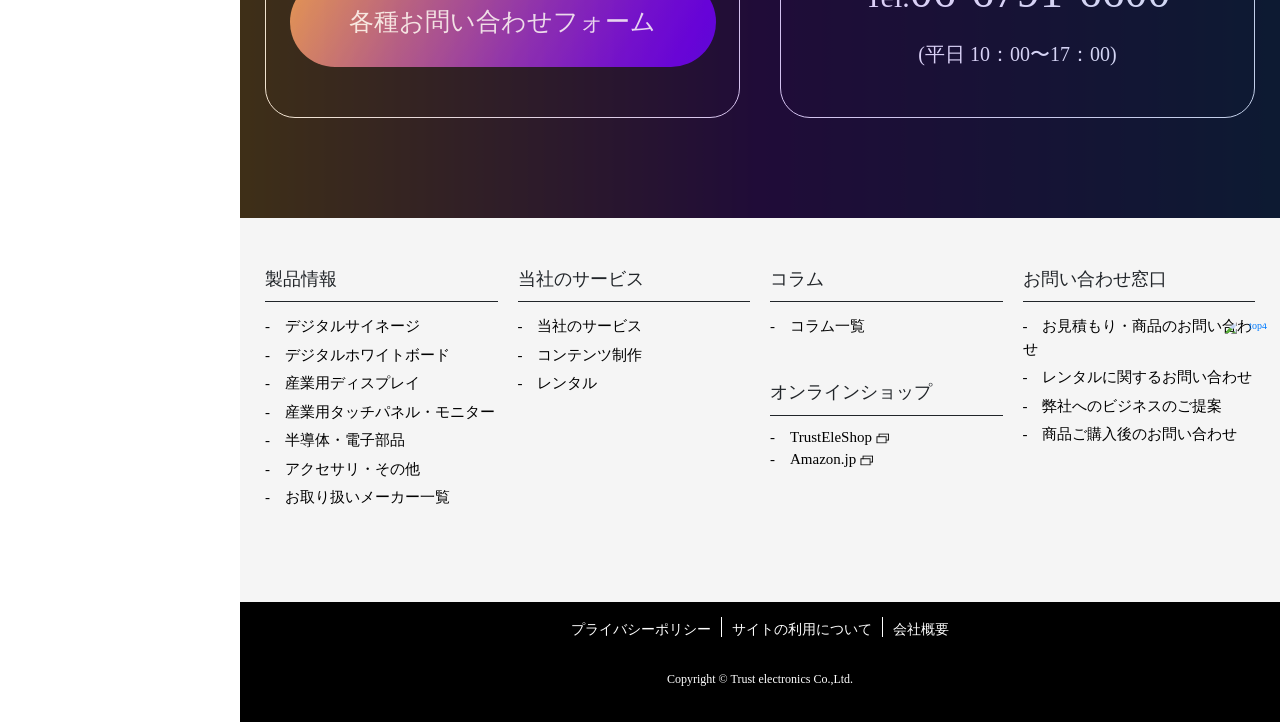
==== commit 3c78dad2: "Update index.html 画像修正" ====
--- a/index.html
+++ b/index.html
@@ -235,46 +235,40 @@
             <div class="products-class">
                 <div class="swiper-slide">
                     <a href="#" class="product">
-                        <img src="Links/284x264_top_product_category_signage.png" alt="製品画像1">
+                        <img src="Links/284x264_top_product_category_signage.png" alt="製品画像">
                         <p class="products-name">デジタルサイネージ</p>
                     </a>
                 </div>
                 <div class="swiper-slide">
                     <a href="#" class="product">
-                        <img src="Links/284x264_top_product_category_digitalboard.png" alt="製品画像2">
+                        <img src="Links/284x264_top_product_category_digitalboard.png" alt="製品画像">
                         <p class="products-name">電子黒板</p>
                     </a>
                 </div>
                 <div class="swiper-slide">
                     <a href="#" class="product">
-                        <img src="Links/284x264_top_product_category_monitor.png" alt="製品画像4">
-                        <p class="products-name">産業用ディスプレイ</p>
+                        <img src="Links/284x264_top_product_category_touchpanel.png" alt="製品画像">
+                        <p class="products-name">産業用ディスプレイ/モニター</p>
                     </a>
                 </div>
                 <div class="swiper-slide">
                     <a href="#" class="product">
-                        <img src="Links/284x264_top_product_category_signage.png" alt="製品画像1">
-                        <p class="products-name">デジタルサイネージ</p>
+                        <img src="Links/284x264_top_product_category_monitor.png" alt="製品画像">
+                        <p class="products-name">産業用ディスプレイ</p>
                     </a>
                 </div>   
                 <div class="swiper-slide">
                     <a href="#" class="product">
-                        <img src="Links/284x264_top_product_category_ic.png" alt="製品画像5">
+                        <img src="Links/284x264_top_product_category_ic.png" alt="製品画像">
                         <p class="products-name">半導体・電子部品</p>
                     </a>
                 </div> 
                 <div class="swiper-slide">
                     <a href="#" class="product">
-                        <img src="Links/284x264_top_product_category_ic.png" alt="製品画像5">
-                        <p class="products-name">半導体・電子部品</p>
-                    </a>
-                </div>    
-                <div class="swiper-slide">
-                    <a href="#" class="product">
-                        <img src="Links/284x264_top_product_category_ic.png" alt="製品画像5">
-                        <p class="products-name">半導体・電子部品</p>
-                    </a>
-                </div>         
+                        <img src="Links/284x264_top_product_category_led.png" alt="製品画像">
+                        <p class="products-name">LEDディスプレイ</p>
+                    </a>
+                </div>          
             </div>
         </section>
 
@@ -425,7 +419,7 @@
                     <li class="service-list">
                         <a href="#">
                             <div class="service-img">
-                                <img src="Links/25462425_s.jpg" alt="service案内画像1">
+                                <img src="Links/4684191_s (1).jpg" alt="service案内画像1">
                             </div>
                             <div class="content">
                                 <p class="content-title">製品のご提案</p>
@@ -438,7 +432,7 @@
                     <li class="service-list">
                         <a href="#">
                             <div class="service-img">
-                                <img src="Links/25462425_s.jpg" alt="service案内画像1">
+                                <img src="Links/pexels-imin-technology-12935074.jpg" alt="service案内画像1">
                             </div>
                             <div class="content">
                                 <p class="content-title">製品のご提案</p>
--- a/top-page.css
+++ b/top-page.css
@@ -113,7 +113,8 @@
   vertical-align: bottom;
 }
 #mainvisual .swiper-slide img,
-#mainvisual .swiper-slide video{
+#mainvisual .swiper-slide video,
+#mainvisual .swiper-slide iframe{
   border-radius: 30px;
   width: 800px;
   height: 450px; 
@@ -312,7 +313,8 @@
   
 
   #mainvisual .swiper-slide img,
-  #mainvisual .swiper-slide video{
+  #mainvisual .swiper-slide video,
+  #mainvisual .swiper-slide iframe{
     width: 100vw; 
     height: 60vw;
     border-radius: 10px;
@@ -345,7 +347,7 @@
   }
   #mainvisual .slick-dots {
     position: absolute;
-    bottom:1.1%;
+    bottom:0.8%;
     vertical-align: bottom;
     line-height: 15px;
     height: 15px;
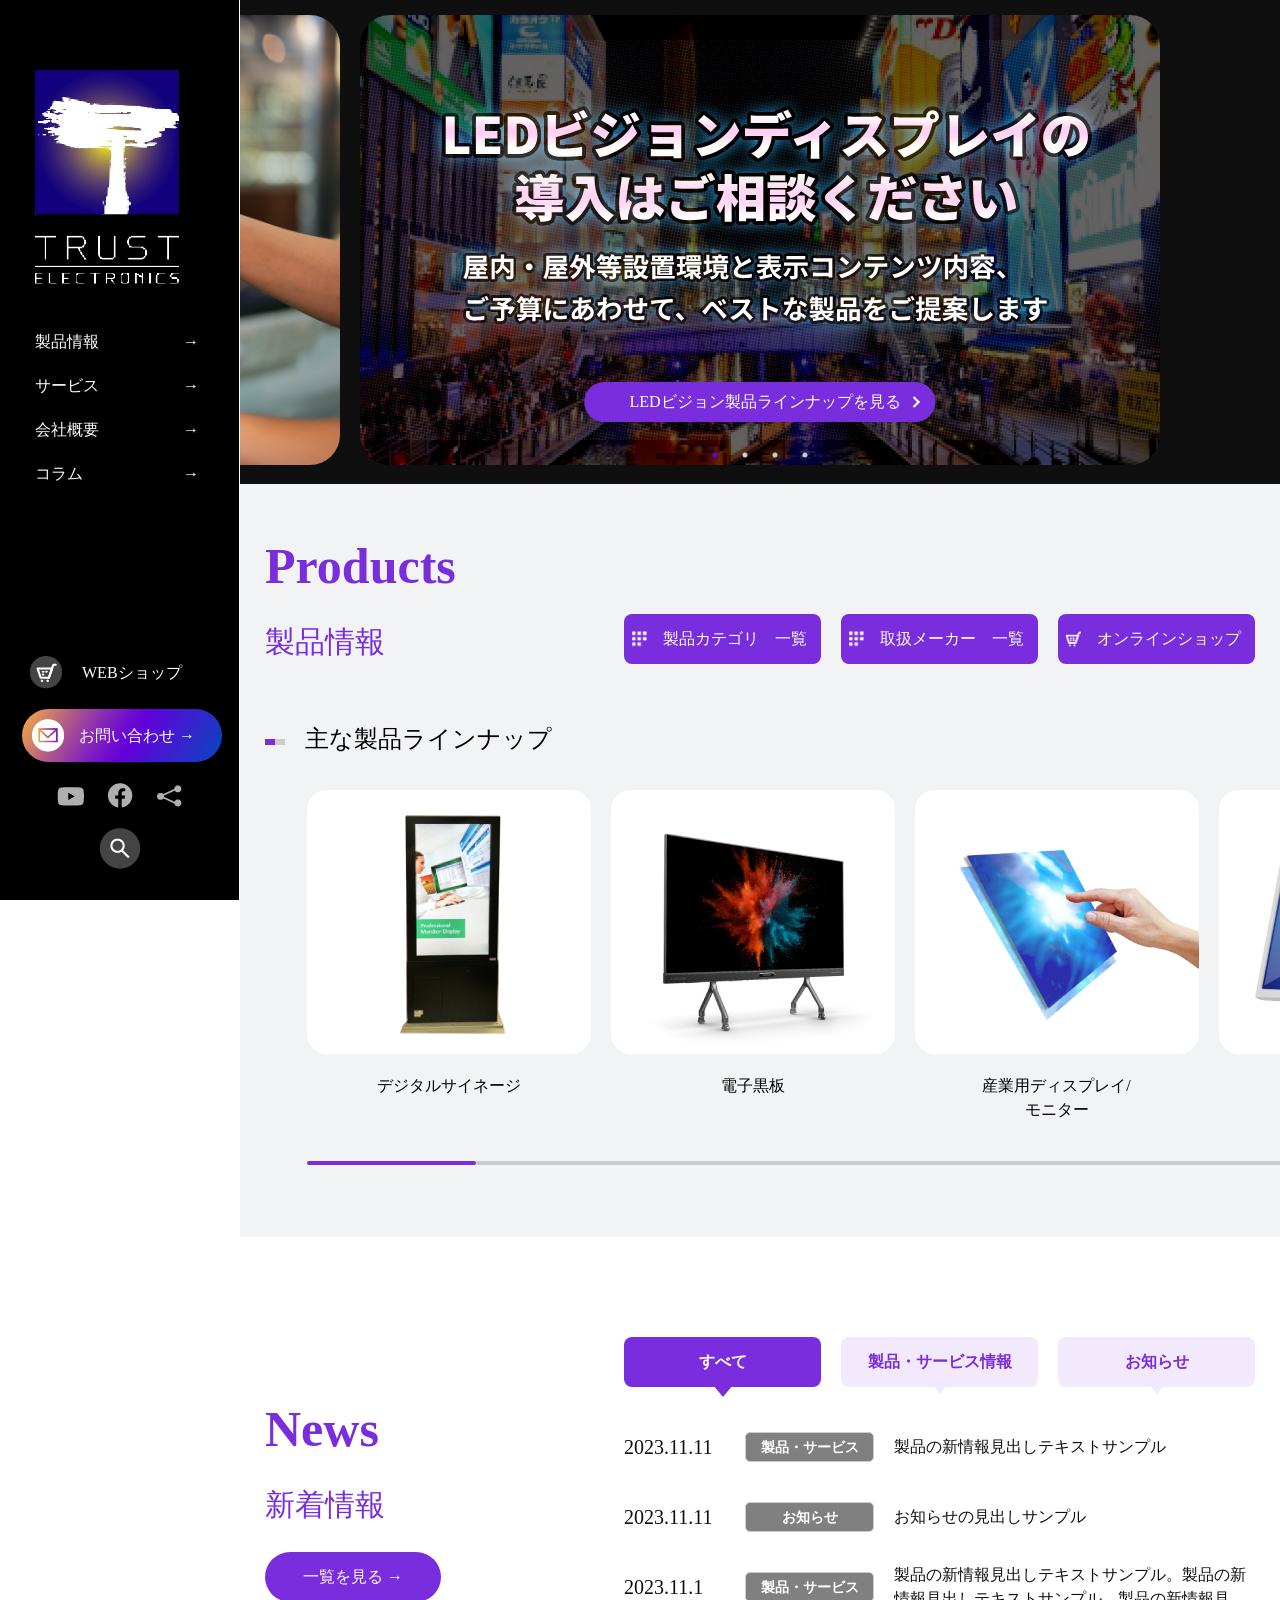
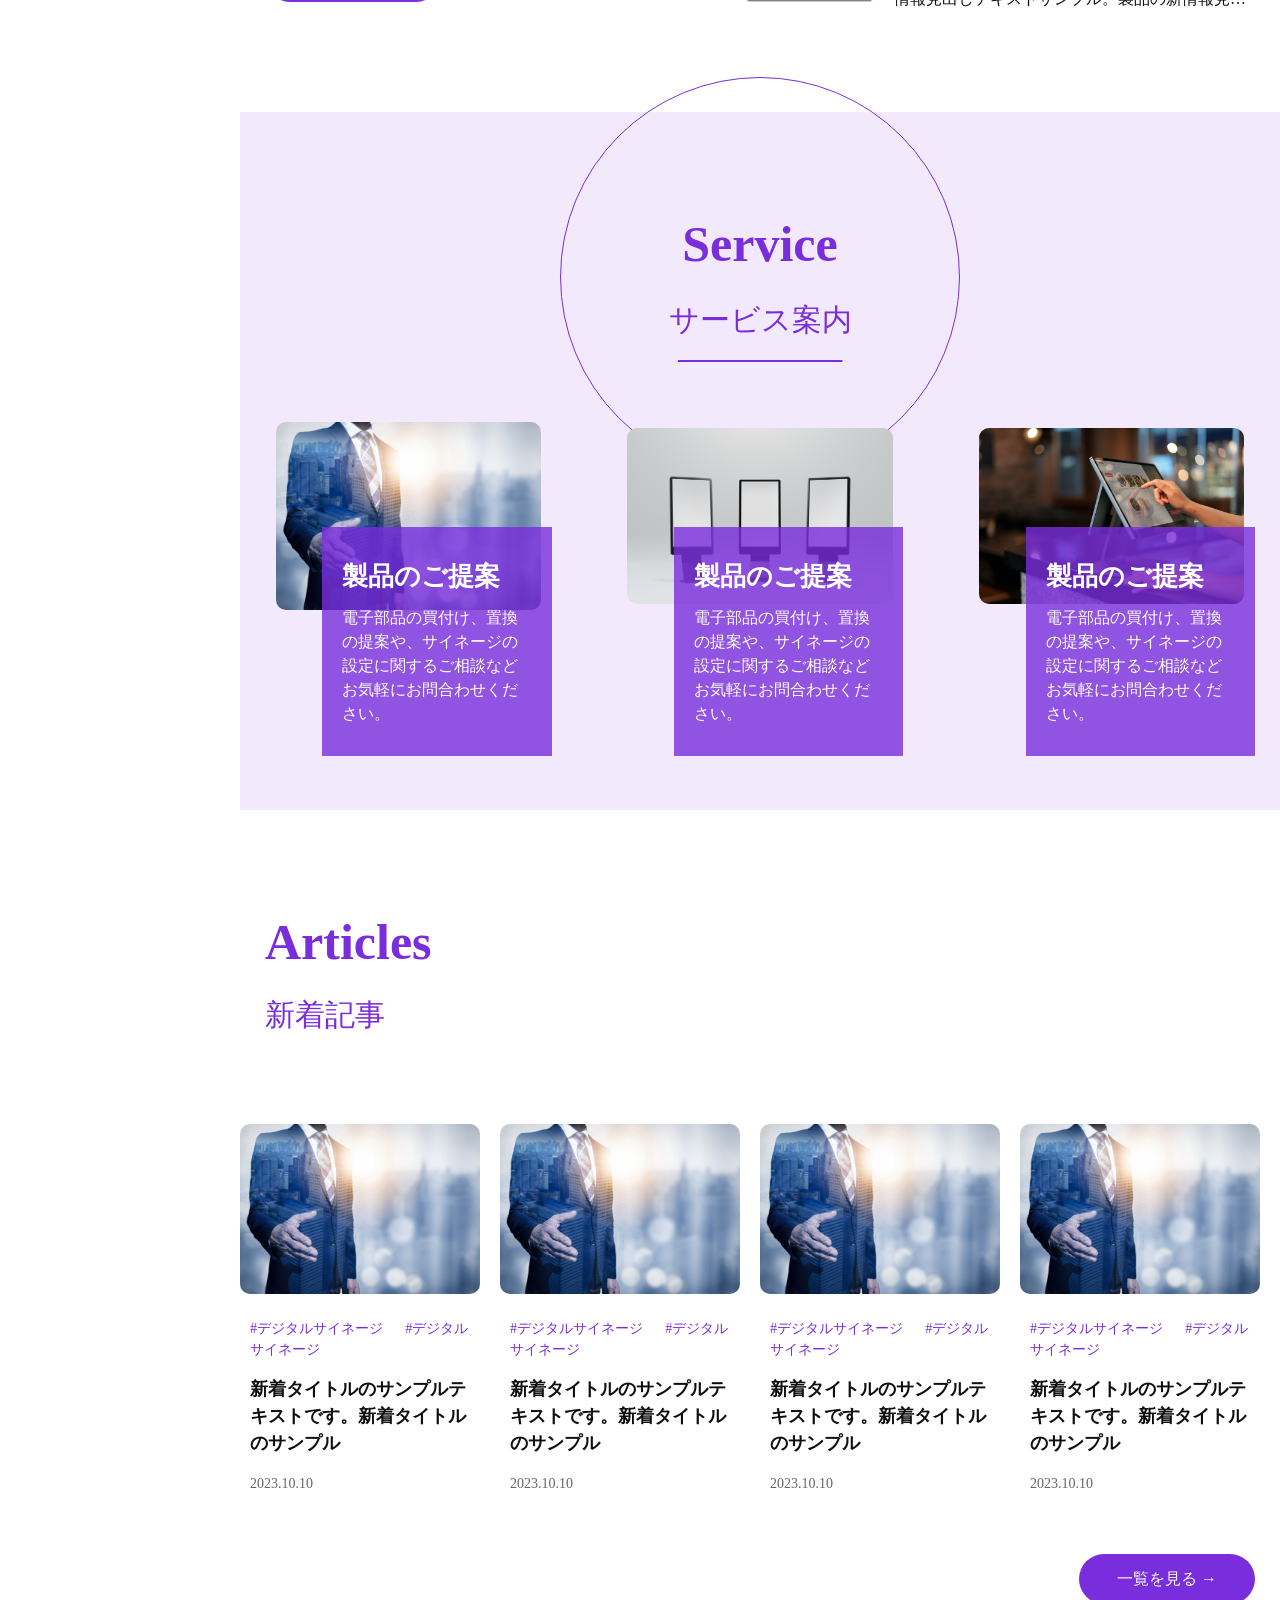
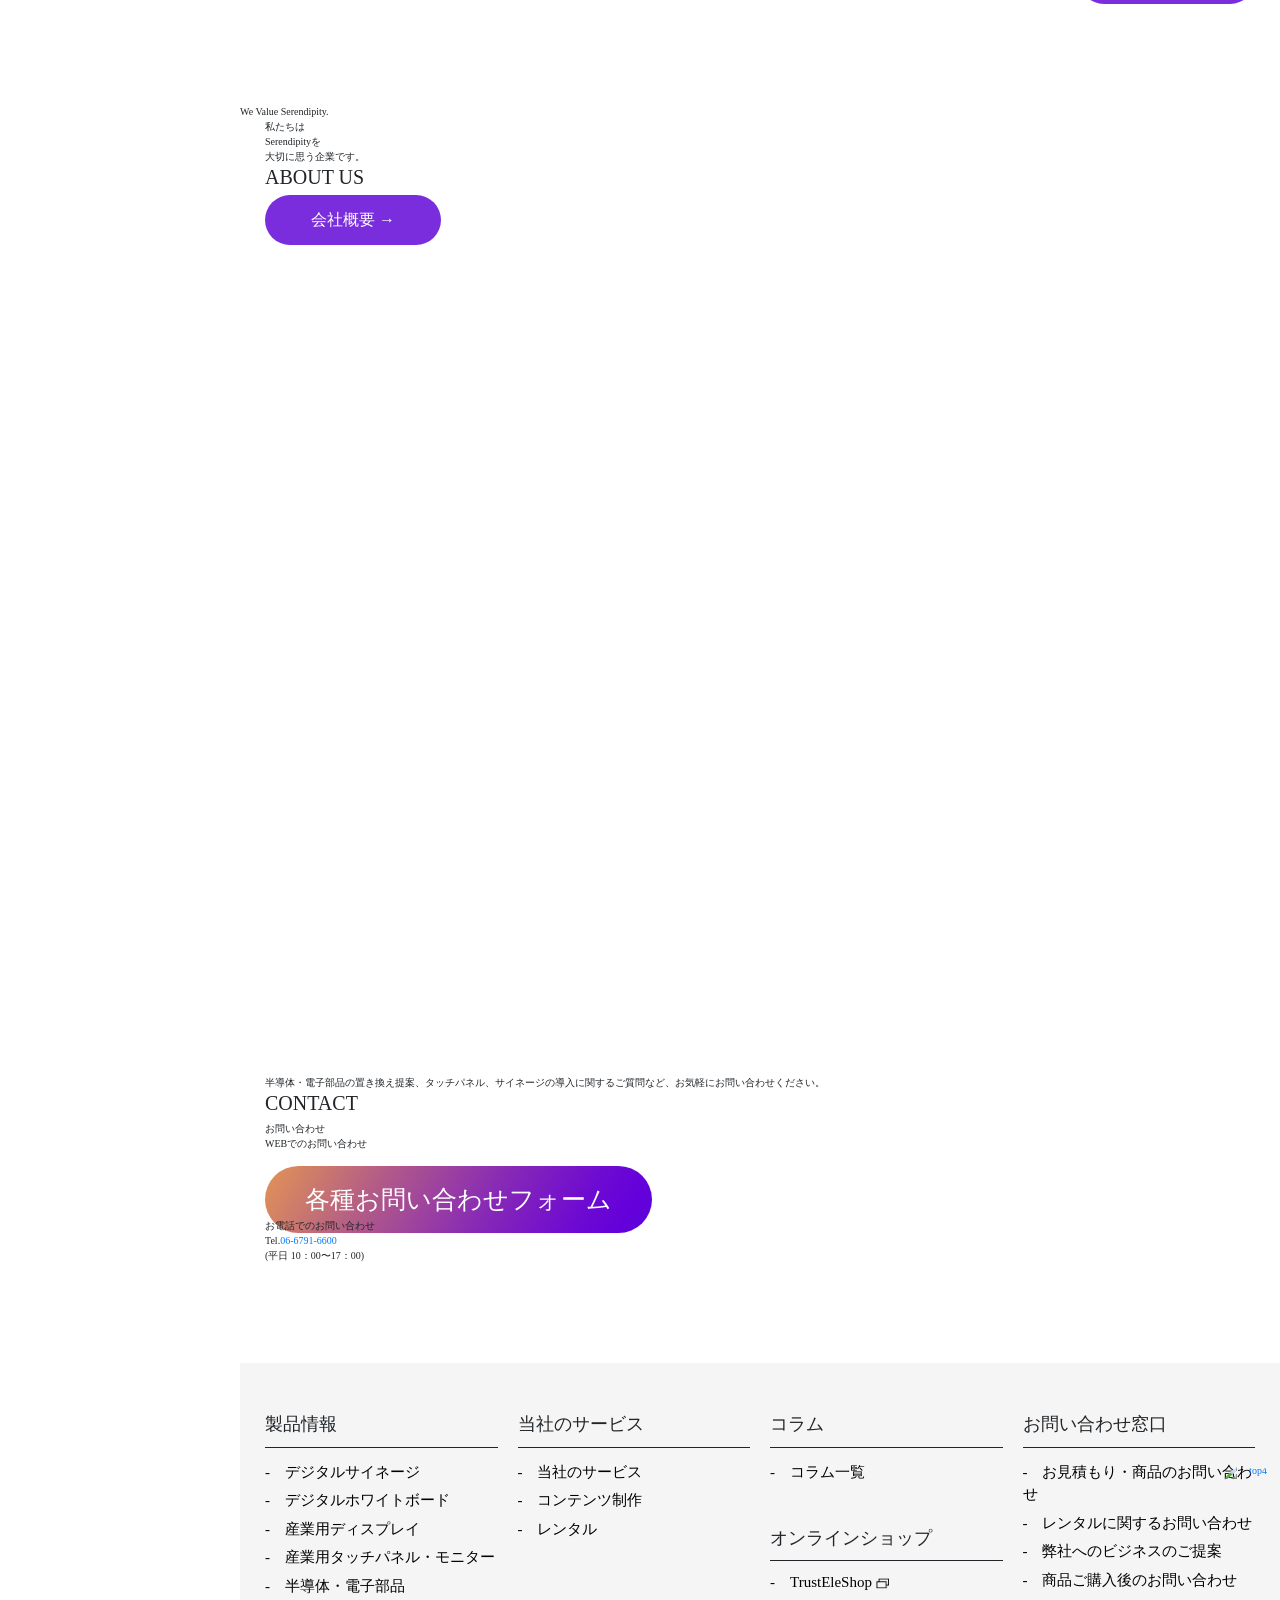
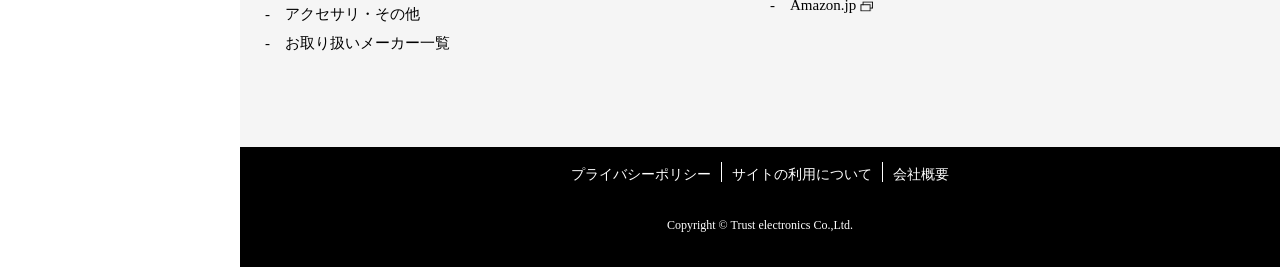
==== commit 4f65b8fc: "20231018" ====
--- a/index.html
+++ b/index.html
@@ -181,8 +181,12 @@
                         </a>
                     </div>
                     <div class="swiper-slide">
-                        <iframe src="https://www.youtube.com/embed/pksSfL6Tt3Y?si=WUeO3ElrfOLphVHh" title="YouTube video player" frameborder="0" allow="accelerometer; autoplay; clipboard-write; encrypted-media; gyroscope; picture-in-picture; web-share" allowfullscreen></iframe>
+                        <!-- <video src="../Trustweb_1_TOP/TOPスライダー用サンプル動画/ICON_VERSION7.mp4" loop autoplay muted></video> -->
+                        <video src="../Trustweb_1_TOP/TOPスライダー用サンプル動画/sample.mp4" autoplay loop muted></video>
                     </div>
+                    <div class="swiper-slide">
+                        <img src="Links/pexels-imin-technology-12935074.jpg" alt="メイン画像">
+                    </div>         
                     <div class="swiper-slide">
                         <img src="Links/pexels-imin-technology-12935074.jpg" alt="メイン画像">
                     </div>         
@@ -386,17 +390,7 @@
         <!-- Service サービス案内 -->
         <section id="service">
             <div class="wrapper">
-            
-                
-                <svg width="450" height="420" class="svg1">
-                    <circle cx="240" cy="210" r="200" class="circle1"/>
-                </svg>
-                <svg width="320" height="320" class="svg2">
-                    <circle cx="160" cy="160" r="160" class="circle2"/>
-                </svg>
-                <div class="shape">
-                    
-                </div>
+                <div class="shape">                </div>
                 
                 <div class="cmn-title"> 
                     <h2 class="main-title">Service</h2>
@@ -455,7 +449,7 @@
                     <h3 class="sub-title">新着記事</h3>
                 </div>
             </div>
-            <div class="wrapper">
+            <!-- <div class="wrapper"> -->
                 
             <div class="article-class">
                 <div class="swiper-slide articles-list">
@@ -510,7 +504,7 @@
                         </div>
                     </a>
                 </div>
-            </div>
+            <!-- </div> -->
 
         </div>
             <div class="wrapper">
@@ -693,4 +687,4 @@
     </body>
 
 
-</html>
+</html>
--- a/top-page.css
+++ b/top-page.css
@@ -413,6 +413,7 @@
   opacity: 0.7;
 }
 
+
 /* 製品カテゴリ・取扱メーカー 一覧ボタンのアイコン */
 #products .products-btn-list .btn3 a{
   position: relative;
@@ -463,8 +464,10 @@
   margin: 0 auto;
   padding-left: 25px;
   overflow: visible;
-  max-width: 1500px;
-  width: 100%;
+  /* max-width: 1500px; */
+  width: 100%;
+  position: relative;
+  left: 4%;
 }
 #products .swiper-slide{
   padding-right: 20px;
@@ -476,12 +479,15 @@
   object-fit: cover;
   border-radius: 20px;
 }
+
 #products .products-name{
   font-size: 16px;
   color: #000000;
   text-decoration: none;
   text-align: center;
   padding-top: 20px;
+  width: 55%;
+  margin: 0 auto;
 }
 
 /* ページネーション */
@@ -568,12 +574,15 @@
   #products .swiper-slide{
     max-width: 500px;
     width: 100%;
-
+  }
+  #products .slider-dots {
+    width: 95%;
   }
 
   #products .products-lineup h2{
   font-size: 18px;
 }
+
 }
 @media screen and (max-width: 1208px) {
   #products .products-class{
@@ -814,6 +823,7 @@
     white-space: nowrap;
     padding-left: 2.5px;
     padding-right: 2.5px;
+    margin-right: 10px;
   }
   #news .content a{
     flex-direction: column;
@@ -946,15 +956,13 @@
   object-fit: cover;
 }
 #service .content{
-  background-color: #792DDC;
-  opacity: 0.8;
+  background-color: rgba(121,45,220,0.8);
   color: #ffffff;
   width: 80%;
   padding: 30px 20px 30px 20px;
   position: absolute;
   top:45%;
   right: 0;
-  /* min-height:200px; */
   height: auto;
   text-align: left;
   margin:20px auto 0;
@@ -986,26 +994,27 @@
     top: -1%; 
   }
   #service .service-list{
-    margin-top: 10%;
+    margin-top: 30px;
   }
   #service .first{
     margin-top:0;
   }
-  #service .service-list{
-    padding-bottom: 10%;
-
-  }
+
   #service .service-img img {
     width: 100%;
+    height:40vw;
+    border-radius: 10px 10px 0 0;
   }
 
   #service .content{
-    min-height:180px;
+    min-height:150px;
     width: 100%;
     top:70%;
-    position:absolute;
+    position:static;
     margin-top: 0;
     opacity: 1;
+    border-radius: 0 0px 10px 10px;
+    background-color: rgba(121,45,220,1);
   }
   #service .content-title{
     font-size: 20px;
@@ -1033,7 +1042,13 @@
     display: block;
   }
   #service{
-  padding-bottom:40% ;
+  padding-bottom:100px ;
+}
+#service .service-list{
+
+}
+#service .first{
+  margin-top:0;
 }
   
   @keyframes circle2 {
@@ -1042,46 +1057,12 @@
     100% { stroke-dasharray: 1005 1005; 
     }
   }
-}  
-@media screen and (max-width: 510px){
-  #service .service-list{
-    margin-top: 20%;
-  }
-  #service .first{
-    margin-top:0;
-  }
-
-}
-@media screen and (max-width: 510px){
-  #service .service-list{
-    margin-top: 30%;
-  }
-  #service .first{
-    margin-top:0;
-  }
-  #service .content{
-    top:70%;
-  }  
-  #service{
-    padding-bottom:40% ;
-  }
-}
-
-
-
-
-@media screen and (max-width: 320px){
-  #service .service-list{
-    margin-top: 25%;
-  }
-  #service .service-content{
-    margin-bottom: 120px;
-  
-  }
-  #service{
-    padding-bottom:40% ;
-  }
-}
+}
+
+
+
+
+
 
 
 /*-------------------------------------------
@@ -1270,21 +1251,18 @@
   }
 
   #articles .slider-dots {
-    padding-left: 0px;
+      width: 95%;
   }
   body{
     overflow-x: hidden;
   }
-}
-/* @media screen and (max-width: 1208px) {
-  #articles .slider-dots {
-    padding-right: 50px;
-  }
-  #articles .article-class{
-    padding-left: 25px;
-  }
-
-} */
+  #articles .article-class {
+    padding-left: 20px;
+    overflow: visible;
+ 
+}
+
+
 /*-------------------------------------------
 ABOUT US
 -------------------------------------------*/
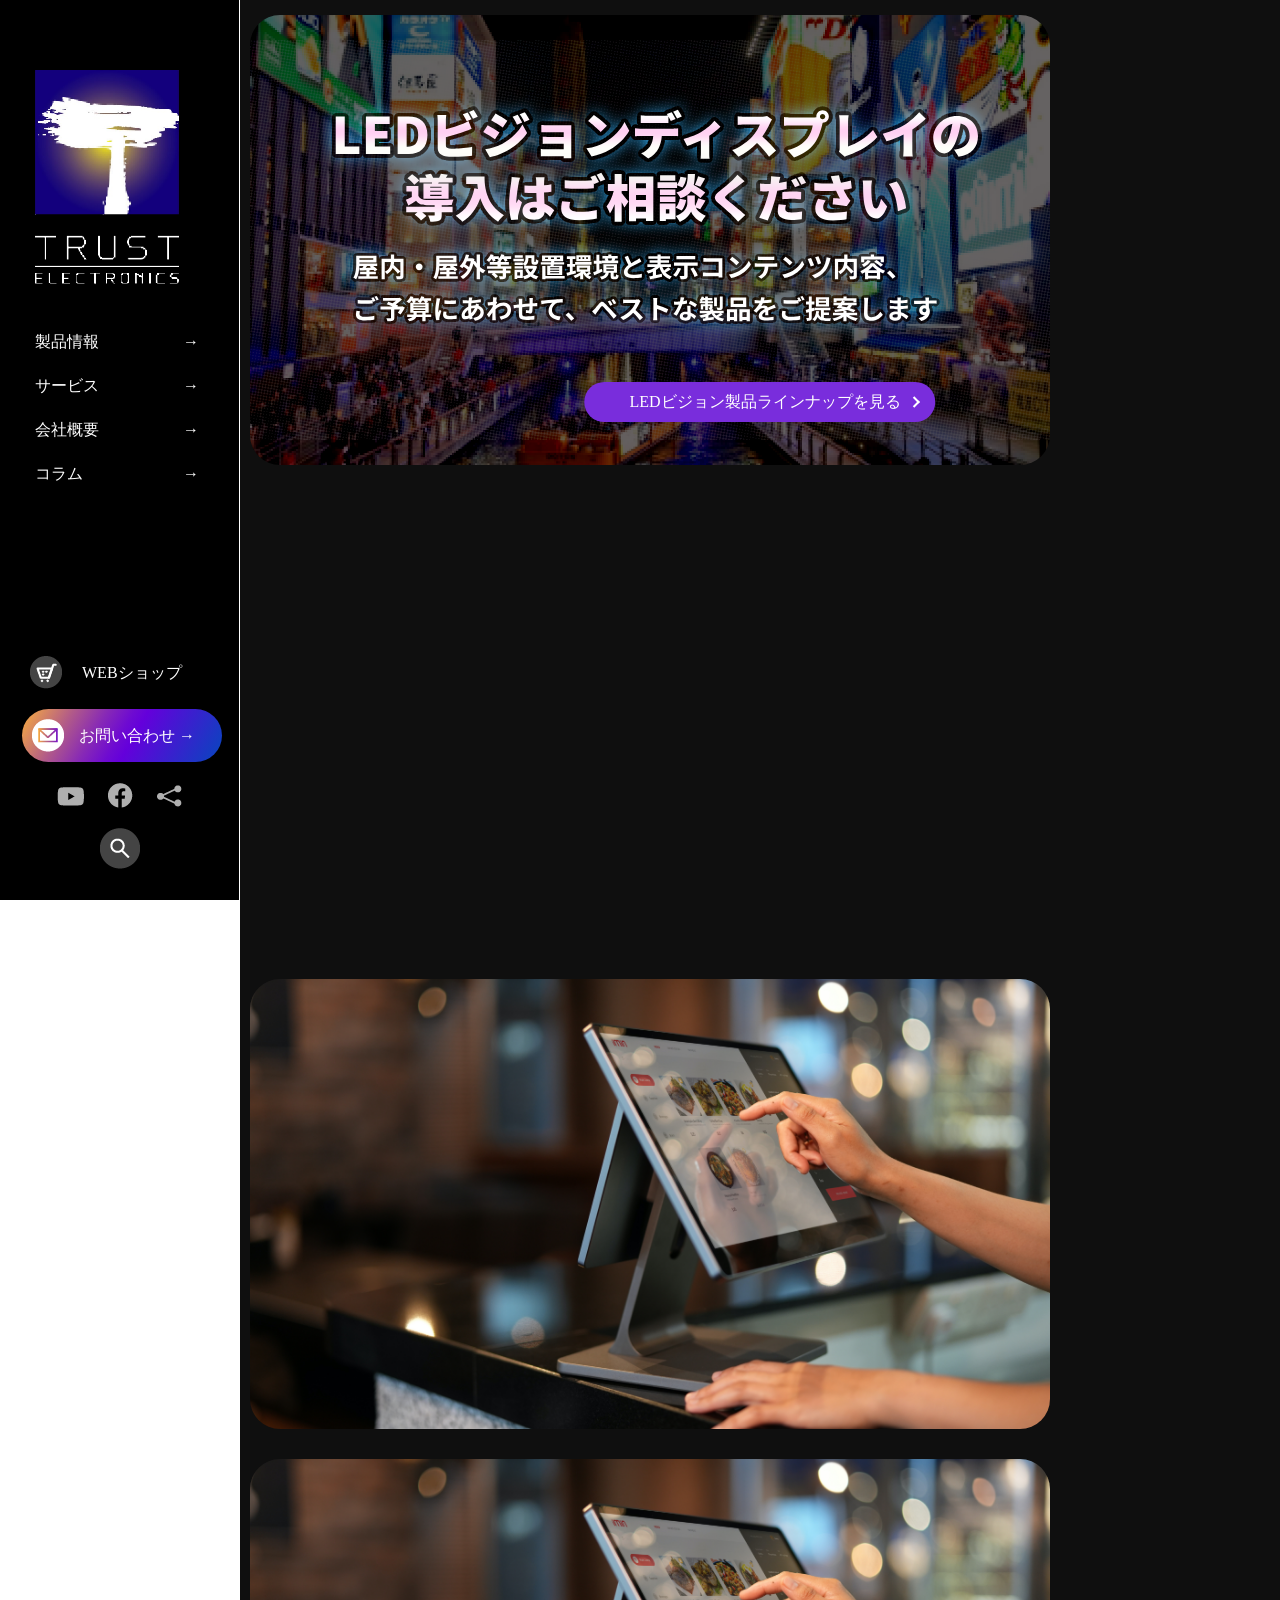
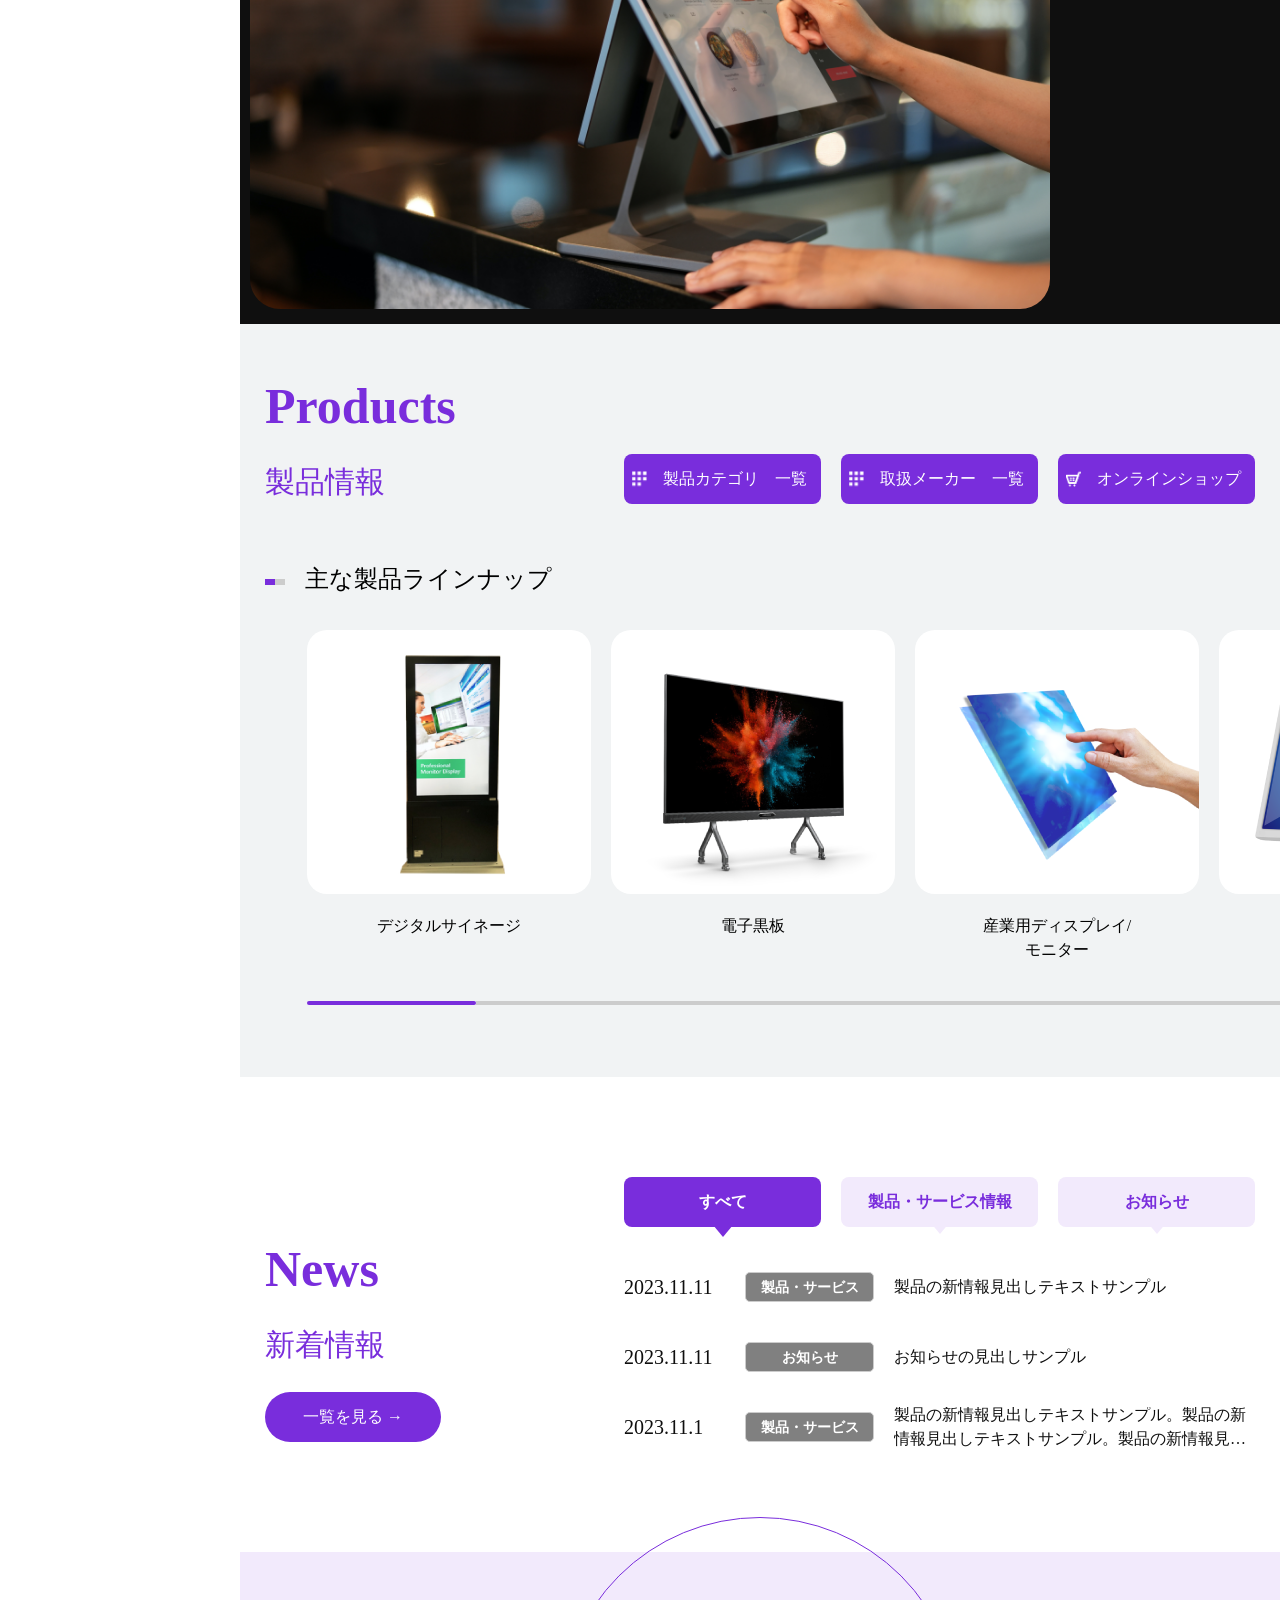
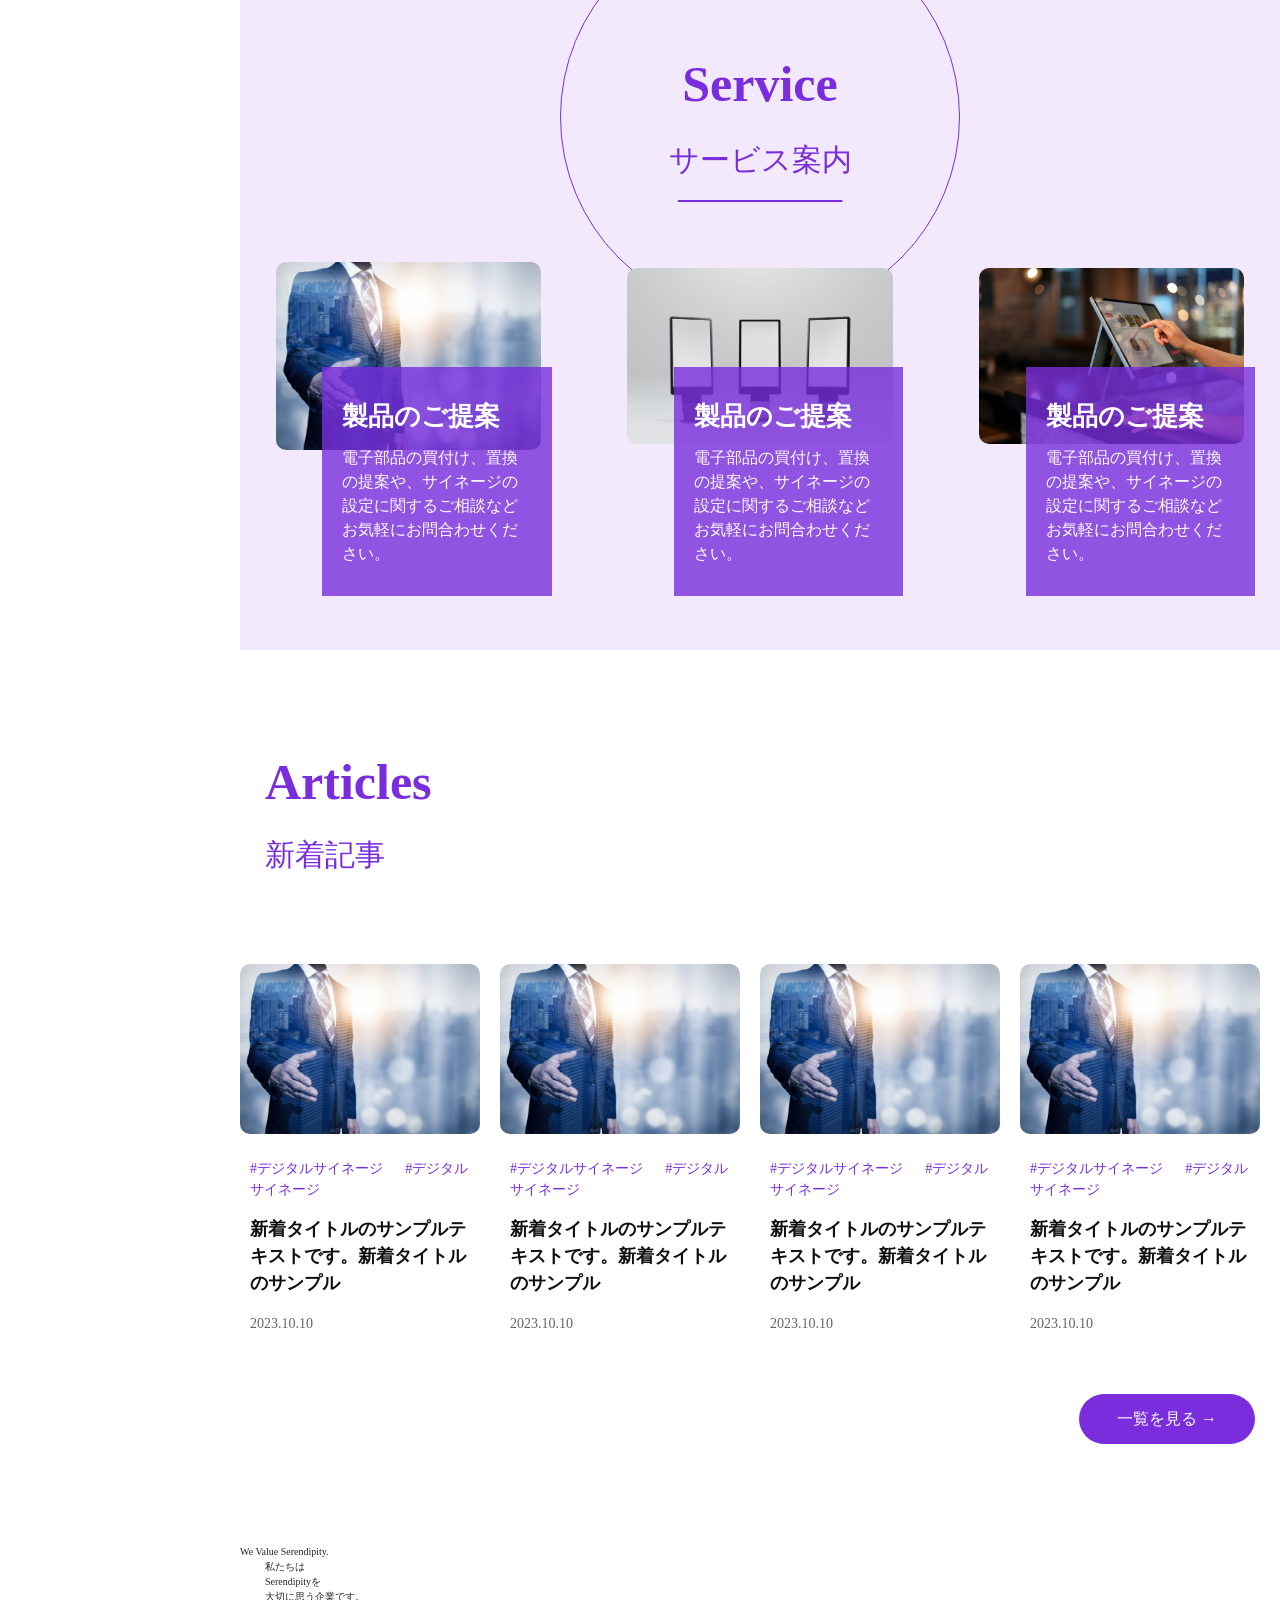
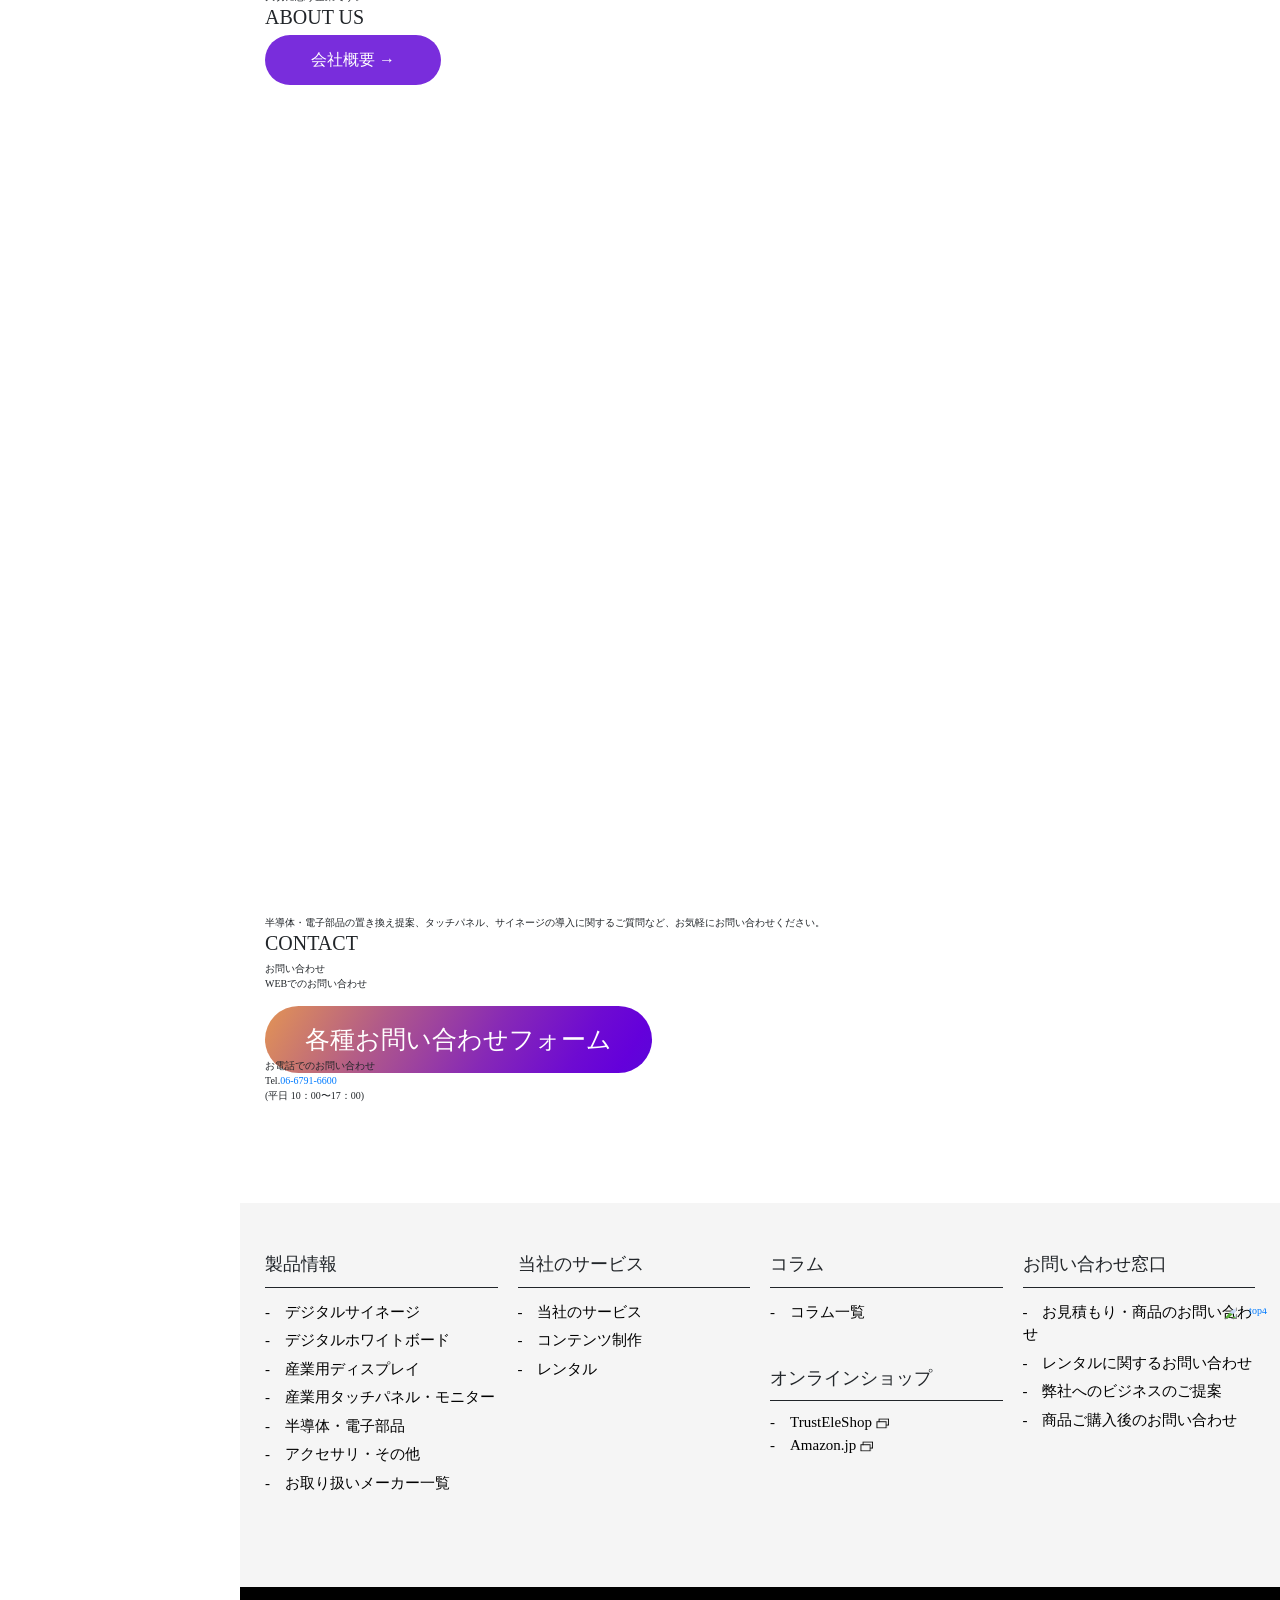
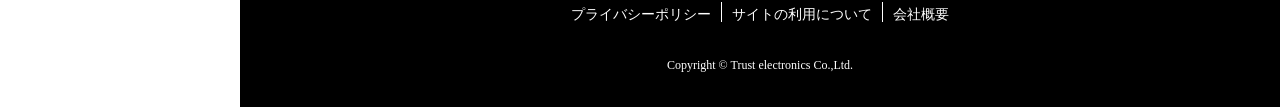
==== commit 6c76fc7c: "slide修正" ====
--- a/index.html
+++ b/index.html
@@ -182,12 +182,16 @@
                     </div>
                     <div class="swiper-slide">
                         <!-- <video src="../Trustweb_1_TOP/TOPスライダー用サンプル動画/ICON_VERSION7.mp4" loop autoplay muted></video> -->
-                        <video src="../Trustweb_1_TOP/TOPスライダー用サンプル動画/sample.mp4" autoplay loop muted></video>
+                        <video class="slide-video slide-media" muted preload="metadata">
+                            <source src="../Trustweb_1_TOP/TOPスライダー用サンプル動画/sample.mp4" type="video/mp4"/>
+                        </video>
+
+                        <!-- <video src="../Trustweb_1_TOP/TOPスライダー用サンプル動画/sample.mp4" autoplay loop muted></video> -->
                     </div>
-                    <div class="swiper-slide">
+                    <div class="swiper-slide slide-video">
                         <img src="Links/pexels-imin-technology-12935074.jpg" alt="メイン画像">
                     </div>         
-                    <div class="swiper-slide">
+                    <div class="swiper-slide slide-image">
                         <img src="Links/pexels-imin-technology-12935074.jpg" alt="メイン画像">
                     </div>         
                 </div>
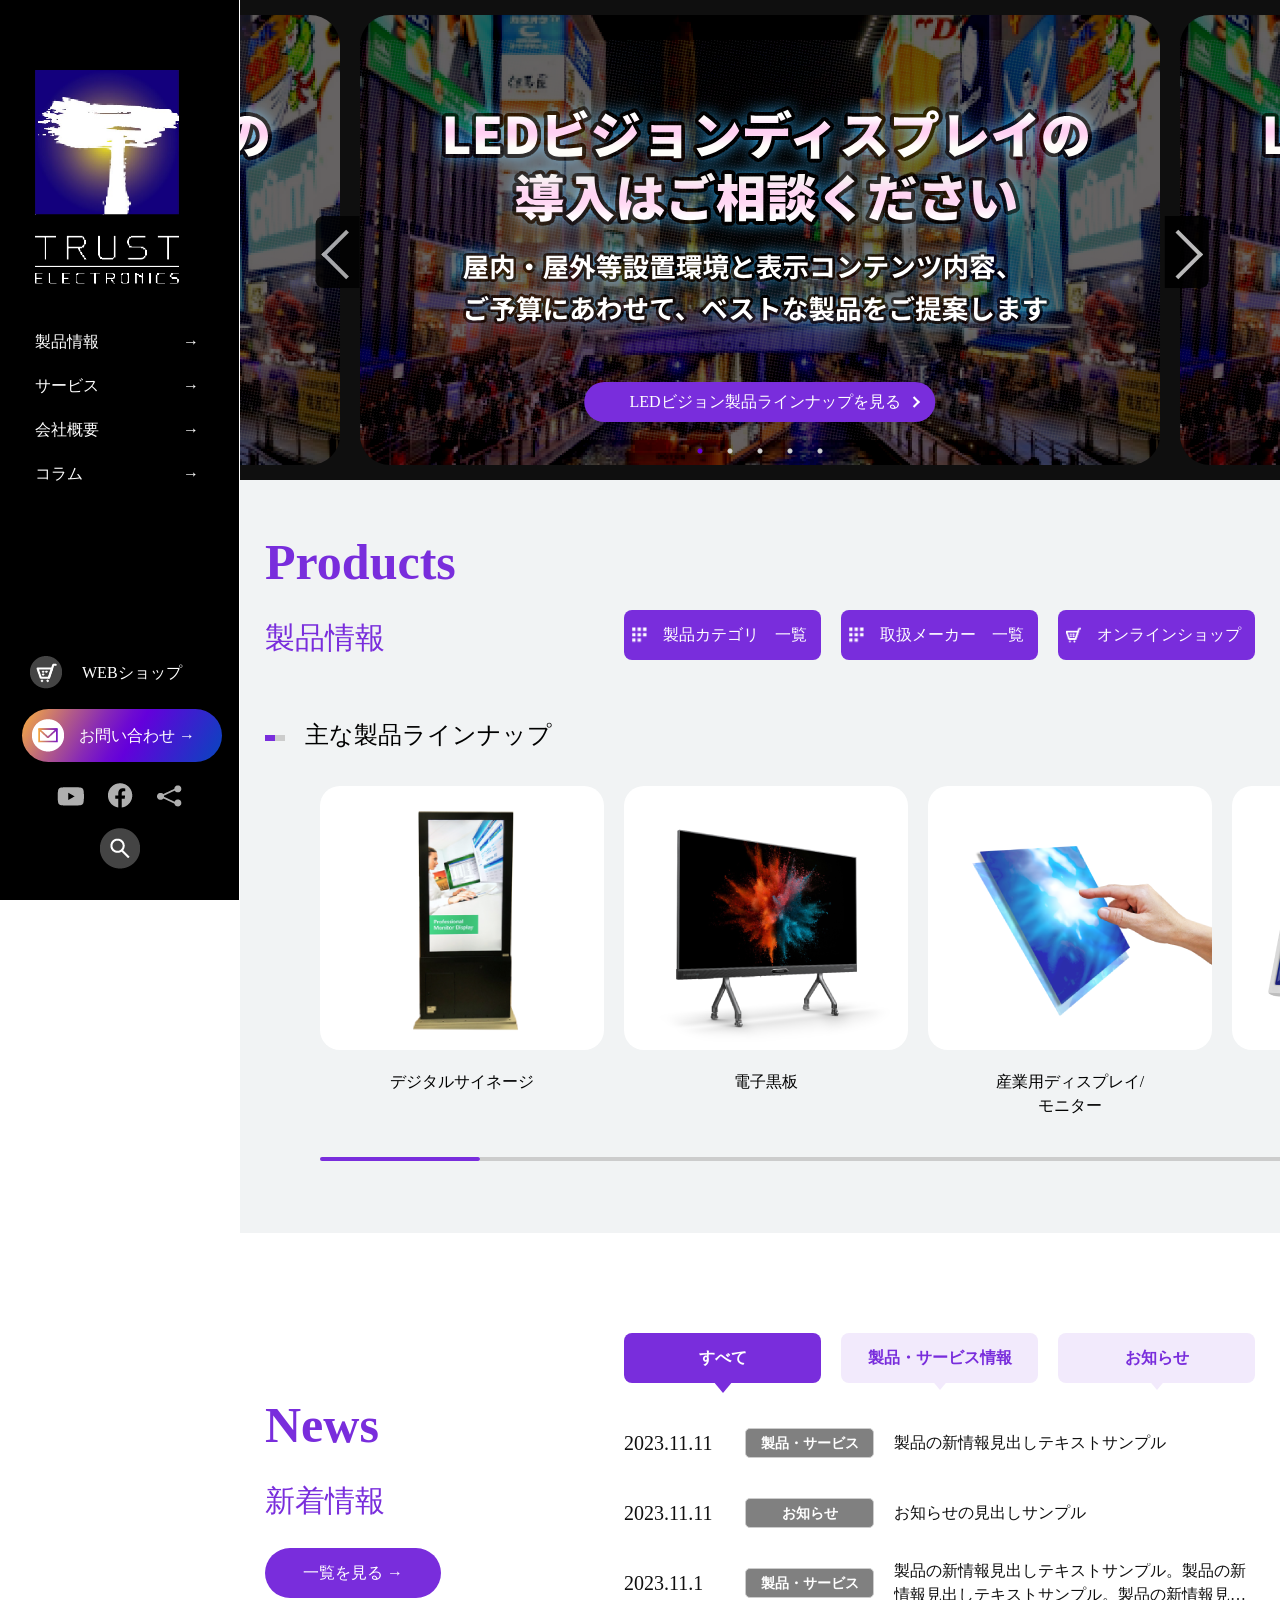
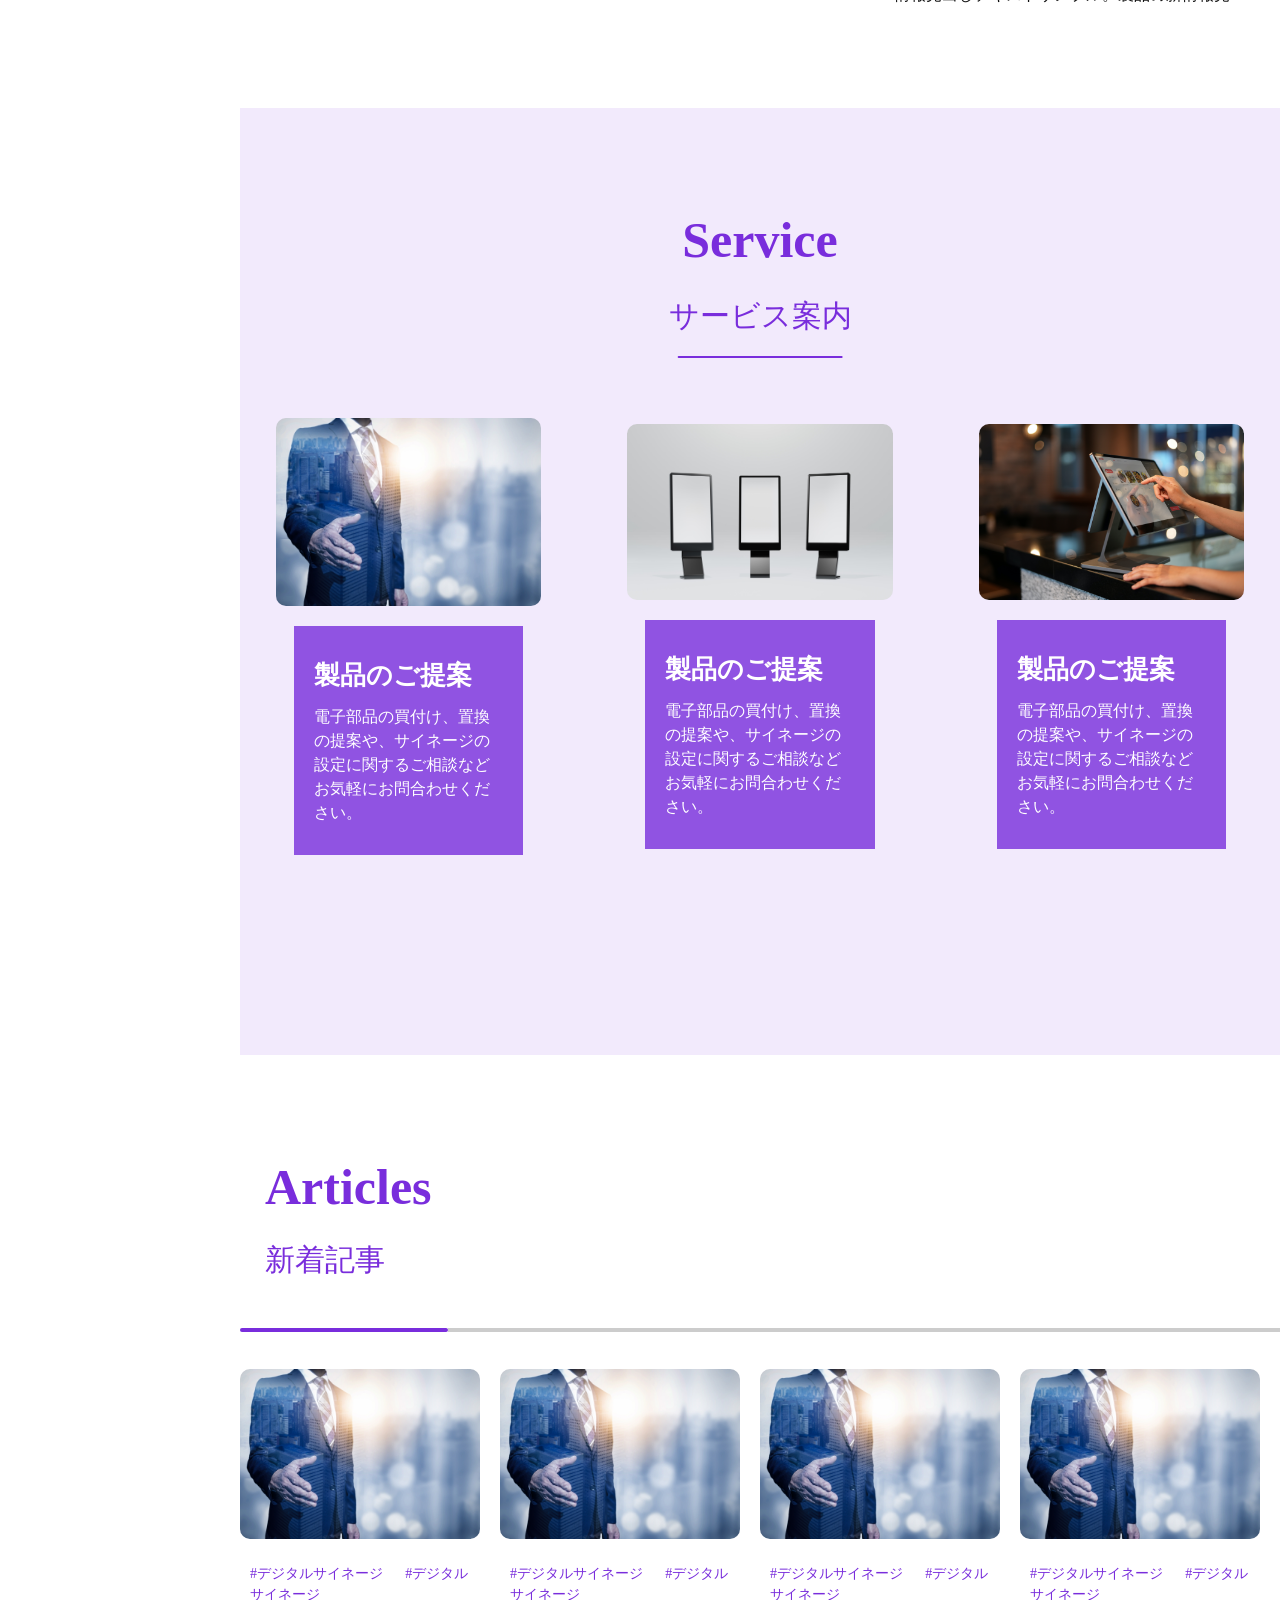
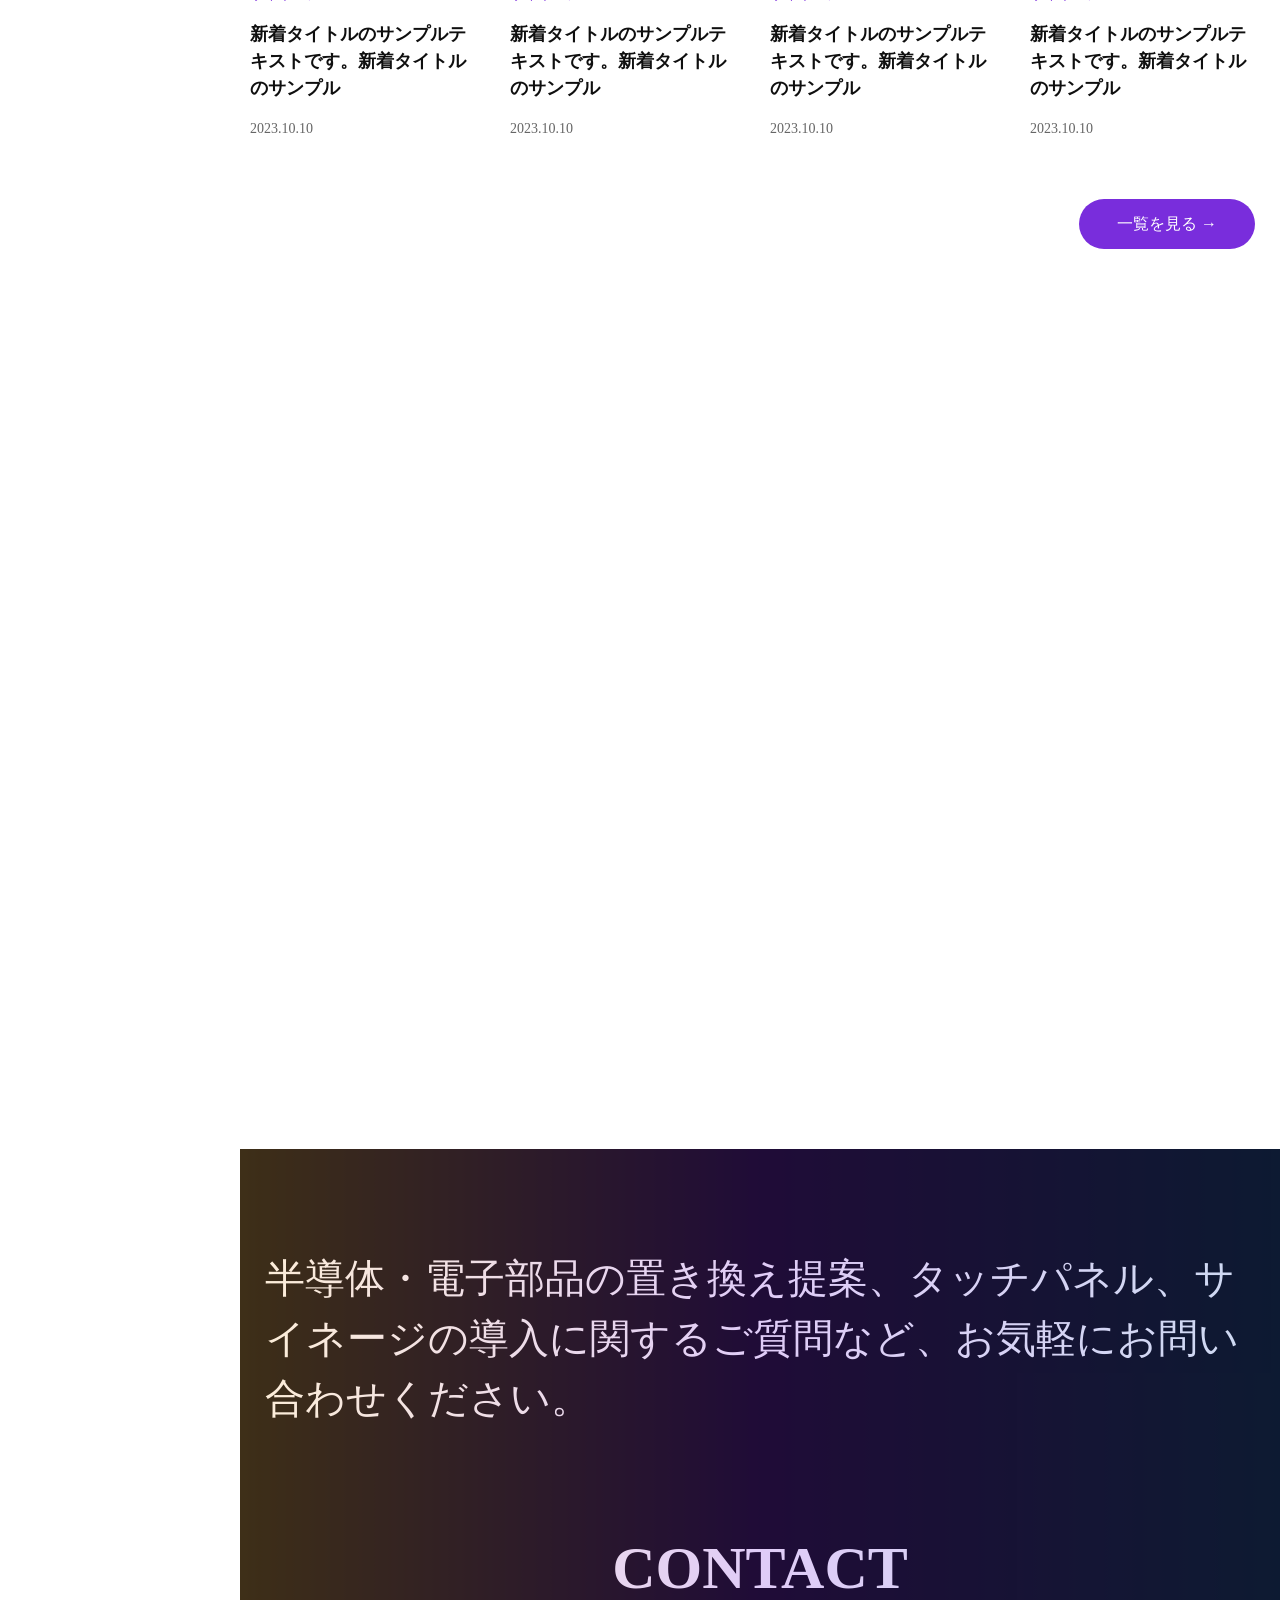
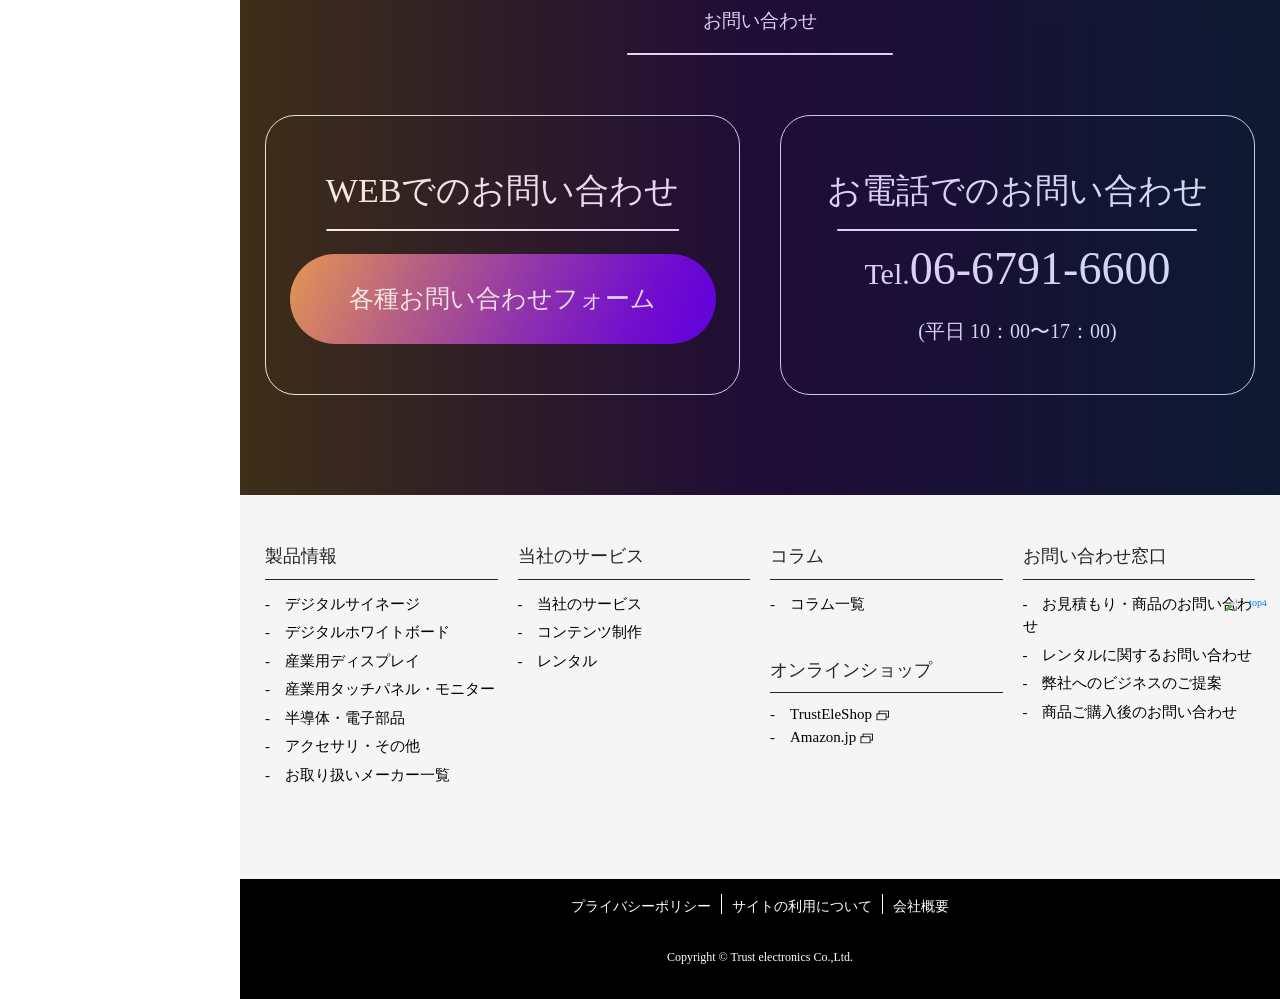
==== commit ad00c4b4: "Merge remote-tracking branch 'origin/main'" ====
--- a/index.html
+++ b/index.html
@@ -181,19 +181,33 @@
                         </a>
                     </div>
                     <div class="swiper-slide">
-                        <!-- <video src="../Trustweb_1_TOP/TOPスライダー用サンプル動画/ICON_VERSION7.mp4" loop autoplay muted></video> -->
-                        <video class="slide-video slide-media" muted preload="metadata">
-                            <source src="../Trustweb_1_TOP/TOPスライダー用サンプル動画/sample.mp4" type="video/mp4"/>
-                        </video>
-
-                        <!-- <video src="../Trustweb_1_TOP/TOPスライダー用サンプル動画/sample.mp4" autoplay loop muted></video> -->
+                        <img src="Links/top_slider_800x450_2023_ledvision (1).png" alt="製品画像1">
+                        <a href="#" class="link">
+                            <span>LEDビジョン製品ラインナップを見る</span>
+                            <div class="arrow-right"></div>
+                        </a>
                     </div>
-                    <div class="swiper-slide slide-video">
-                        <img src="Links/pexels-imin-technology-12935074.jpg" alt="メイン画像">
-                    </div>         
-                    <div class="swiper-slide slide-image">
-                        <img src="Links/pexels-imin-technology-12935074.jpg" alt="メイン画像">
-                    </div>         
+                    <div class="swiper-slide">
+                        <img src="Links/top_slider_800x450_2023_ledvision (1).png" alt="製品画像1">
+                        <a href="#" class="link">
+                            <span>LEDビジョン製品ラインナップを見る</span>
+                            <div class="arrow-right"></div>
+                        </a>
+                    </div>     
+                    <div class="swiper-slide">
+                        <img src="Links/top_slider_800x450_2023_ledvision (1).png" alt="製品画像1">
+                        <a href="#" class="link">
+                            <span>LEDビジョン製品ラインナップを見る</span>
+                            <div class="arrow-right"></div>
+                        </a>
+                    </div>     
+                    <div class="swiper-slide">
+                        <img src="Links/top_slider_800x450_2023_ledvision (1).png" alt="製品画像1">
+                        <a href="#" class="link">
+                            <span>LEDビジョン製品ラインナップを見る</span>
+                            <div class="arrow-right"></div>
+                        </a>
+                    </div>     
                 </div>
             </div>
         </section>
@@ -394,7 +408,14 @@
         <!-- Service サービス案内 -->
         <section id="service">
             <div class="wrapper">
-                <div class="shape">                </div>
+            
+                
+                <svg width="450" height="420" class="svg1">
+                    <circle cx="240" cy="210" r="200" class="circle1"/>
+                </svg>
+                <svg width="400" height="400" class="svg2">
+                    <circle cx="200" cy="200" r="160" class="circle2"/>
+                </svg>
                 
                 <div class="cmn-title"> 
                     <h2 class="main-title">Service</h2>
@@ -453,8 +474,6 @@
                     <h3 class="sub-title">新着記事</h3>
                 </div>
             </div>
-            <!-- <div class="wrapper"> -->
-                
             <div class="article-class">
                 <div class="swiper-slide articles-list">
                     <a href="#">
@@ -508,9 +527,20 @@
                         </div>
                     </a>
                 </div>
-            <!-- </div> -->
-
-        </div>
+                <div class="swiper-slide articles-list">
+                    <a href="">
+                        <img src="Links/25462425_s.jpg" alt="新着記事">
+                        <div class="detail">
+                            <div class="hashtag">
+                                <span>#デジタルサイネージ</span>
+                                <span>#デジタルサイネージ</span>
+                            </div>
+                            <p class="content">新着タイトルのサンプルテキストです。新着タイトルのサンプル</p>
+                            <p class="date">2023.10.10</p>
+                        </div>
+                    </a>
+                </div>
+            </div>
             <div class="wrapper">
                 <div class="list-btn">
                     <a href="#">一覧を見る →</a>
@@ -691,4 +721,4 @@
     </body>
 
 
-</html>+</html>
--- a/top-page.css
+++ b/top-page.css
@@ -461,13 +461,8 @@
 
 /* slick スライダー*/
 #products .products-class{
-  margin: 0 auto;
-  padding-left: 25px;
-  overflow: visible;
-  /* max-width: 1500px; */
-  width: 100%;
-  position: relative;
-  left: 4%;
+  padding-left: 80px;
+  overflow: hidden;
 }
 #products .swiper-slide{
   padding-right: 20px;
@@ -571,13 +566,7 @@
     width: 100%;
     max-height: 464.7887px;
   }
-  #products .swiper-slide{
-    max-width: 500px;
-    width: 100%;
-  }
-  #products .slider-dots {
-    width: 95%;
-  }
+  
 
   #products .products-lineup h2{
   font-size: 18px;
@@ -960,9 +949,10 @@
   color: #ffffff;
   width: 80%;
   padding: 30px 20px 30px 20px;
-  position: absolute;
-  top:45%;
-  right: 0;
+  /* position: absolute;
+  top:180px;
+  right: 0; */
+  /* min-height:200px; */
   height: auto;
   text-align: left;
   margin:20px auto 0;
@@ -982,39 +972,24 @@
   #service .service-content{
     flex-direction: column;
     gap: 0px;
-    align-items: flex-start;
-    max-width: 968px;
-    width: 100%;
-    margin: initial;
-    margin-top: 60px;
-  }
-  #service .shape{
-    width: 320px;
-    height: 320px;
-    top: -1%; 
+    
   }
   #service .service-list{
-    margin-top: 30px;
-  }
-  #service .first{
-    margin-top:0;
-  }
-
-  #service .service-img img {
-    width: 100%;
-    height:40vw;
-    border-radius: 10px 10px 0 0;
+    margin-bottom: 30px;
+    left:0;
+    text-align: left;
+  }
+  #service .service-list{
+    padding-bottom: auto;
+  }
+  #service .service-img img{
+    max-width: 500px;
   }
 
   #service .content{
-    min-height:150px;
-    width: 100%;
-    top:70%;
-    position:static;
-    margin-top: 0;
-    opacity: 1;
-    border-radius: 0 0px 10px 10px;
-    background-color: rgba(121,45,220,1);
+    min-height:180px;
+    width: 90%;
+    top:40%;
   }
   #service .content-title{
     font-size: 20px;
@@ -1038,31 +1013,34 @@
     fill: transparent;
     stroke: #792DDC;
     stroke-width: 2;
-    stroke-dasharray: 0  1005;
-    display: block;
-  }
-  #service{
-  padding-bottom:100px ;
-}
-#service .service-list{
-
-}
-#service .first{
-  margin-top:0;
-}
+    animation: circle2 2s forwards;
+    display:initial;
+
+  }
   
   @keyframes circle2 {
     0% { stroke-dasharray: 0  1005;
-    }
-    100% { stroke-dasharray: 1005 1005; 
-    }
-  }
-}
-
-
-
-
-
+    opacity: 1; }
+  
+    99.9%,to { stroke-dasharray: 1005 1005; 
+    opacity: 1;}
+  }
+}
+
+@media screen and (min-width: 442px){
+  #service .service-list{
+    padding-bottom: calc(30px +0rem );
+  }
+}
+
+@media screen and (max-width: 510px){
+  #service .service-list{
+    padding-bottom: calc(30px );
+  }
+  #service .content{
+    top:70%;
+  }
+}
 
 
 /*-------------------------------------------
@@ -1249,20 +1227,23 @@
   #articles .list-btn{
     text-align: center;
   }
-
+  #articles .article-class{
+    padding-left: 25px;
+  }
   #articles .slider-dots {
-      width: 95%;
+    padding-left: 0px;
+  }
+
+}
+@media screen and (max-width: 1208px) {
+  #articles .slider-dots {
+  
   }
   body{
     overflow-x: hidden;
   }
-  #articles .article-class {
-    padding-left: 20px;
-    overflow: visible;
- 
-}
-
-
+
+}
 /*-------------------------------------------
 ABOUT US
 -------------------------------------------*/
